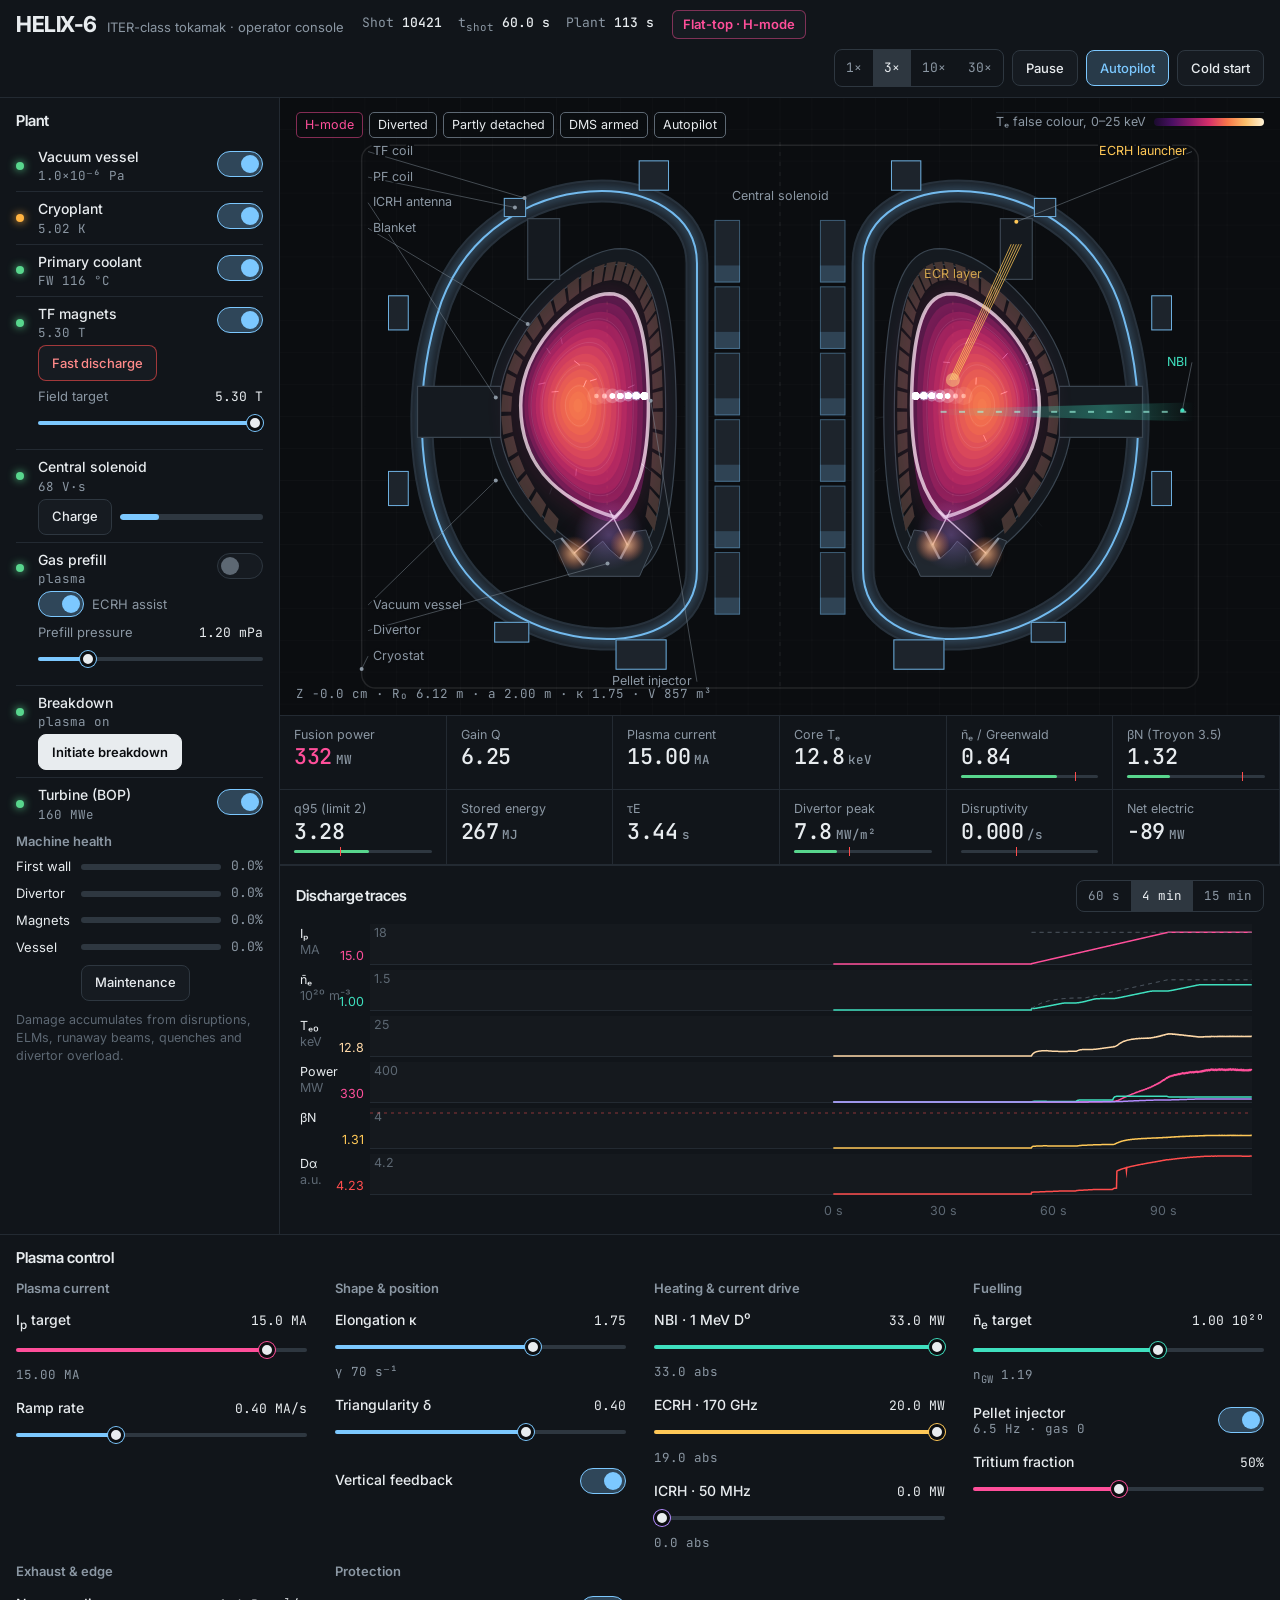
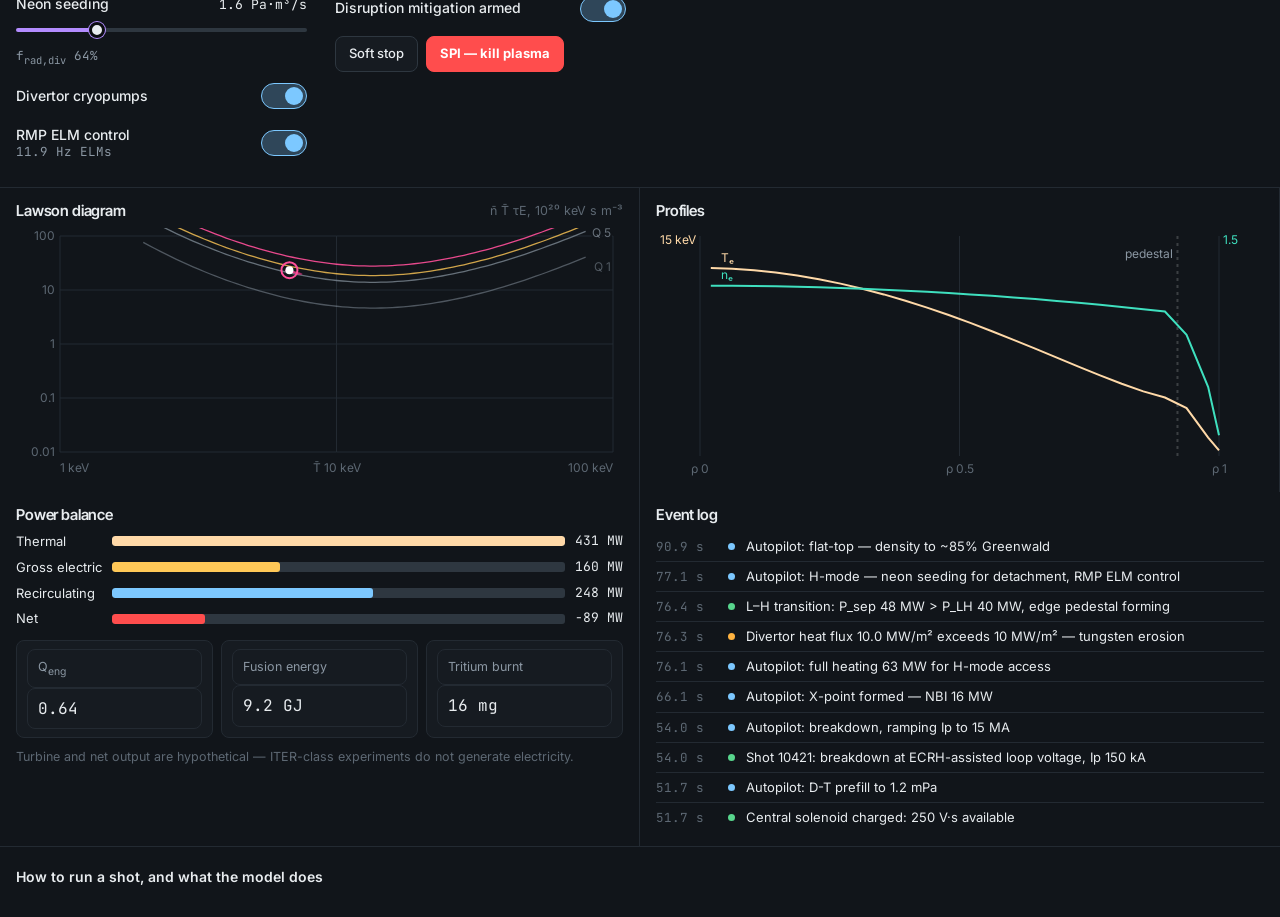
==== index.html @ b763d9fe "Rename entry page to index.html so GitHub Pages serves it Co-Authored-By: Claude Sonnet 5.5 <noreply" ====
<!DOCTYPE html>
<html lang="en">
<head>
<meta charset="utf-8">
<meta name="viewport" content="width=device-width, initial-scale=1">
<title>HELIX-6 Fusion Control</title>
<link rel="preconnect" href="https://fonts.googleapis.com">
<link rel="preconnect" href="https://fonts.gstatic.com" crossorigin>
<link href="https://fonts.googleapis.com/css2?family=Inter+Tight:wght@500;600;700&family=Inter:wght@400;500;600&family=JetBrains+Mono:wght@400;500&display=swap" rel="stylesheet">
<style>
/* VOICE  work — an operator console, calm and exact, alarms are the only loud thing
   IDEA   the control room of a superconducting tokamak: plant on the left, plasma control on the right
   PICTURE a live poloidal cross-section of the machine — coils, vessel, divertor, burning D-T plasma
   COLOUR graphite ground; plasma magenta→white-hot false colour; ice blue = superconducting magnets; teal/gold/violet = heating systems
   TYPE   Inter Tight for headings, Inter for text, JetBrains Mono for every live number
   LAYOUT laptop: plant | cross-section + key figures | plasma control, then traces/operating space/log; phone: stacked, picture first */
:root{color-scheme:dark;--bg:#0b0d10;--p1:#11151a;--p2:#161b21;--line:#232a32;--line2:#2e3740;--ink:#e8ecef;--mute:#8b97a3;--dim:#5d6873;--pink:#ff4f9a;--hot:#ffd9a8;--ice:#7cc8ff;--teal:#3fe0bf;--gold:#ffc857;--vio:#b38cff;--good:#58d68d;--warn:#ffb340;--crit:#ff4d4d;--mono:"JetBrains Mono",ui-monospace,SFMono-Regular,Menlo,monospace}
:root[data-theme=light],:root[data-theme=dark]{color-scheme:dark}
*{box-sizing:border-box;min-width:0}
html,body{height:100%}
body{margin:0;background:var(--bg);color:var(--ink);font:14px/1.45 Inter,system-ui,-apple-system,"Segoe UI",sans-serif;overflow-x:clip;-webkit-font-smoothing:antialiased}
button,input{font:inherit;color:inherit}
.app{display:grid;grid-template-rows:auto auto auto;min-height:100%}
header{display:flex;flex-wrap:wrap;align-items:center;gap:10px 18px;padding:10px max(16px,1.2vw);border-bottom:1px solid var(--line);background:var(--p1);position:sticky;top:0;z-index:20}
.brand{display:flex;align-items:baseline;gap:10px}
.brand h1{font:700 22px/1 "Inter Tight",Inter,sans-serif;letter-spacing:-.02em;margin:0}
.brand span{color:var(--mute);font-size:13px}
.shot{display:flex;gap:16px;font-family:var(--mono);font-size:13px;color:var(--mute);white-space:nowrap}
.shot b{color:var(--ink);font-weight:500}
.phase{font:600 13px/1 Inter;padding:7px 10px;border-radius:6px;background:var(--p2);border:1px solid var(--line2);white-space:nowrap}
.phase.burn{color:var(--pink);border-color:color-mix(in srgb,var(--pink) 45%,transparent)}
.phase.bad{color:var(--crit);border-color:var(--crit)}
.alarm{flex:1 1 0;color:var(--warn);font-size:13px;white-space:nowrap;overflow:hidden;text-overflow:ellipsis}
.alarm.crit{color:var(--crit)}
.simctl{display:flex;gap:8px;align-items:center;flex-wrap:wrap;margin-left:auto}
.seg{display:flex;border:1px solid var(--line2);border-radius:8px;overflow:hidden}
.seg button{background:transparent;border:0;padding:0 11px;height:36px;cursor:pointer;color:var(--mute);font-family:var(--mono);font-size:13px}
.seg button[aria-pressed=true]{background:var(--line2);color:var(--ink)}
.btn{height:36px;padding:0 13px;border-radius:8px;border:1px solid var(--line2);background:var(--p2);cursor:pointer;font-weight:500;font-size:13px;white-space:nowrap}
.btn:hover{border-color:var(--dim)}
.btn:focus-visible,.seg button:focus-visible,.tg:focus-visible,input[type=range]:focus-visible{outline:2px solid var(--ice);outline-offset:2px}
.btn.on{background:color-mix(in srgb,var(--ice) 18%,var(--p2));border-color:var(--ice);color:var(--ice)}
.btn.primary{background:var(--ink);color:#0b0d10;border-color:var(--ink);font-weight:600}
.btn.primary:hover{background:#fff}
.btn.danger{border-color:color-mix(in srgb,var(--crit) 60%,transparent);color:#ff8a8a}
.btn.danger:hover{background:color-mix(in srgb,var(--crit) 16%,var(--p2))}
.btn.spi{background:var(--crit);border-color:var(--crit);color:#fff;font-weight:700}
.main{display:grid;grid-template-columns:300px minmax(0,1fr) 312px;border-bottom:1px solid var(--line)}
.col{background:var(--p1);padding:14px 16px 18px}
.col.l{border-right:1px solid var(--line)}
.col.r{border-left:1px solid var(--line)}
.center{display:flex;flex-direction:column;background:var(--bg)}
#xsFig{aspect-ratio:1.62;min-height:0;max-height:78vh}
.center .tr{flex:1 1 auto;display:flex;flex-direction:column;border-top:1px solid var(--line);border-right:0}
.center .tr .fig{flex:1 1 auto;min-height:300px}
h2{font:600 15px/1.2 "Inter Tight",Inter,sans-serif;margin:0 0 10px;letter-spacing:-.01em}
h3{font:600 13px/1.2 Inter;color:var(--mute);margin:16px 0 8px}
h3:first-of-type{margin-top:4px}
.row{display:grid;grid-template-columns:14px minmax(0,1fr) auto;gap:4px 8px;align-items:center;padding:7px 0;border-top:1px solid var(--line)}
.row:first-of-type{border-top:0}
.dot{width:8px;height:8px;border-radius:50%;background:var(--dim)}
.dot.ok{background:var(--good);box-shadow:0 0 8px var(--good)}
.dot.busy{background:var(--warn);box-shadow:0 0 8px var(--warn)}
.dot.bad{background:var(--crit);box-shadow:0 0 8px var(--crit)}
.row .nm{font-weight:500}
.row .rd{font-family:var(--mono);font-size:13px;color:var(--mute);white-space:nowrap;text-align:right}
.row .sub{grid-column:2/4;display:flex;gap:8px;align-items:center;flex-wrap:wrap}
.row .nm small{display:block;font:400 12.5px var(--mono);color:var(--mute);white-space:nowrap}
.tg{position:relative;width:46px;height:26px;border-radius:13px;border:1px solid var(--line2);background:var(--p2);cursor:pointer;flex:none;padding:0}
.tg::after{content:"";position:absolute;top:3px;left:3px;width:18px;height:18px;border-radius:50%;background:var(--dim);transition:transform .15s,background .15s}
.tg[aria-pressed=true]{background:color-mix(in srgb,var(--ice) 25%,var(--p2));border-color:var(--ice)}
.tg[aria-pressed=true]::after{transform:translateX(20px);background:var(--ice)}
.ctl{padding:6px 0 8px}
.ctl .top{display:flex;justify-content:space-between;gap:8px;align-items:baseline}
.ctl label{font-weight:500}
.ctl .val{font-family:var(--mono);font-size:13px;white-space:nowrap}
.ctl .act{font-family:var(--mono);font-size:12.5px;color:var(--mute);white-space:nowrap;margin-top:-3px}
.ctl.inline{display:flex;justify-content:space-between;align-items:center;gap:10px;padding:8px 0}
input[type=range]{-webkit-appearance:none;appearance:none;width:100%;height:28px;background:transparent;cursor:pointer;margin:2px 0 0;--p:50%;--c:var(--ice)}
input[type=range]::-webkit-slider-runnable-track{height:4px;border-radius:2px;background:linear-gradient(90deg,var(--c) var(--p),var(--line2) var(--p))}
input[type=range]::-moz-range-track{height:4px;border-radius:2px;background:linear-gradient(90deg,var(--c) var(--p),var(--line2) var(--p))}
input[type=range]::-webkit-slider-thumb{-webkit-appearance:none;width:16px;height:16px;border-radius:50%;background:var(--ink);margin-top:-6px;border:3px solid var(--bg);box-shadow:0 0 0 1px var(--c)}
input[type=range]::-moz-range-thumb{width:12px;height:12px;border-radius:50%;background:var(--ink);border:3px solid var(--bg);box-shadow:0 0 0 1px var(--c)}
.bar{height:6px;border-radius:3px;background:var(--line2);overflow:hidden;flex:1 1 80px}
.bar i{display:block;height:100%;background:var(--ice);border-radius:3px}
.health{display:grid;grid-template-columns:auto minmax(0,1fr) auto;gap:8px 10px;align-items:center;font-size:13px}
.health .rd{font-family:var(--mono);color:var(--mute);text-align:right;white-space:nowrap}
.fig{position:relative;min-height:420px}
.fig>canvas{position:absolute;inset:0;width:100%;height:100%;display:block}
.ov{position:absolute;pointer-events:none;font-size:13px}
.ov.tl{left:16px;top:14px}
.ov.tr{right:16px;top:14px;text-align:right}
.ov.bl{left:16px;bottom:12px;color:var(--mute);font-family:var(--mono);font-size:12.5px}
.legend{display:flex;align-items:center;gap:8px;color:var(--mute);font-size:12.5px;justify-content:flex-end}
.legend i{display:block;width:110px;height:8px;border-radius:4px;background:linear-gradient(90deg,#1a0b2e,#4a1063,#8e1a6b,#d6306a,#f8774a,#fdc06b,#fff3d6)}
.ov .mode{display:flex;gap:6px;flex-wrap:wrap}
.chip{font-size:12.5px;padding:3px 8px;border-radius:5px;border:1px solid var(--line2);color:var(--mute);background:rgba(11,13,16,.7)}
.chip.on{color:var(--ink);border-color:var(--dim)}
.chip.pink{color:var(--pink);border-color:color-mix(in srgb,var(--pink) 50%,transparent)}
.toast{position:absolute;left:50%;top:50px;transform:translateX(-50%);max-width:min(92%,640px);padding:9px 14px;border-radius:8px;background:rgba(17,21,26,.94);border:1px solid var(--line2);font-size:13px;opacity:0;transition:opacity .3s;pointer-events:none;text-align:center}
.toast.show{opacity:1}
.toast.warn{border-color:var(--warn);color:#ffd08a}
.toast.crit{border-color:var(--crit);color:#ffb0b0}
.toast.good{border-color:var(--good)}
.summary{position:absolute;right:16px;bottom:14px;width:min(300px,calc(100% - 32px));background:rgba(17,21,26,.95);border:1px solid var(--line2);border-radius:10px;padding:12px 14px;display:none;font-size:13px}
.summary.show{display:block}
.summary h4{margin:0 0 6px;font:600 14px Inter}
.summary dl{display:grid;grid-template-columns:auto auto;gap:3px 12px;margin:0}
.summary dd{margin:0;text-align:right;font-family:var(--mono)}
.summary dt{color:var(--mute)}
.summary button{position:absolute;right:6px;top:4px;background:none;border:0;color:var(--mute);cursor:pointer;font-size:18px;width:32px;height:32px}
.kpis{display:grid;grid-template-columns:repeat(6,minmax(0,1fr));border-top:1px solid var(--line);background:var(--p1)}
.kpi{padding:10px 14px 11px;border-right:1px solid var(--line);border-bottom:1px solid var(--line)}
.kpi .k{font-size:12.5px;color:var(--mute);white-space:nowrap}
.kpi .v{font:500 clamp(20px,1.7vw,26px)/1.15 var(--mono);white-space:nowrap;letter-spacing:-.02em}
.kpi .v small{font-size:12.5px;color:var(--mute);margin-left:4px;letter-spacing:0}
.kpi .lim{height:3px;background:var(--line2);border-radius:2px;margin-top:6px;position:relative}
.kpi .lim i{position:absolute;left:0;top:0;bottom:0;border-radius:2px;background:var(--good)}
.kpi .lim b{position:absolute;top:-3px;width:1px;height:9px;background:var(--crit)}
.kpi.hero .v{color:var(--pink)}
.bottom{display:grid;grid-template-columns:repeat(4,minmax(0,1fr));border-bottom:1px solid var(--line)}
.panel{background:var(--p1);padding:14px 16px;border-right:1px solid var(--line)}
.panel:last-child{border-right:0}
.phead{display:flex;justify-content:space-between;align-items:center;gap:8px;margin-bottom:8px;flex-wrap:wrap}
.phead h2{margin:0}
.phead .seg button{height:30px;font-size:12.5px}
.tr .fig{min-height:330px}
.sq .fig{min-height:250px}
.sq2 .fig{min-height:190px}
.log{list-style:none;margin:0;padding:0;max-height:300px;overflow:auto;font-size:13px}
.log li{display:grid;grid-template-columns:64px 10px minmax(0,1fr);gap:8px;padding:5px 0;border-top:1px solid var(--line);align-items:baseline}
.log li:first-child{border-top:0}
.log time{font-family:var(--mono);color:var(--dim);font-size:12.5px;white-space:nowrap}
.log .d{width:7px;height:7px;border-radius:50%;background:var(--dim);transform:translateY(-1px)}
.log .warn .d{background:var(--warn)}
.log .crit .d{background:var(--crit)}
.log .good .d{background:var(--good)}
.log .auto .d{background:var(--ice)}
.log .crit span{color:#ffb0b0}
.flow{display:grid;grid-template-columns:auto minmax(0,1fr) auto;gap:7px 10px;align-items:center;font-size:13px}
.flow .bar{height:10px}
.flow .rd{font-family:var(--mono);text-align:right;white-space:nowrap}
.tot{display:grid;grid-template-columns:repeat(3,minmax(0,1fr));gap:8px;margin-top:12px}
.tot div{background:var(--p2);border:1px solid var(--line);border-radius:8px;padding:8px 10px}
.tot .k{font-size:12.5px;color:var(--mute)}
.tot .v{font-family:var(--mono);font-size:16px;white-space:nowrap}
.note{color:var(--dim);font-size:12.5px;margin:10px 0 0}
details.help{background:var(--p1);padding:14px max(16px,1.2vw) 24px;color:var(--mute);font-size:14px}
details.help summary{cursor:pointer;color:var(--ink);font-weight:600;min-height:32px;display:flex;align-items:center}
details.help .cols{display:grid;grid-template-columns:repeat(auto-fit,minmax(260px,1fr));gap:12px 28px;max-width:1240px}
details.help p{margin:6px 0;max-width:66ch}
details.help b{color:var(--ink);font-weight:600}
@media(max-width:1280px){.main{grid-template-columns:280px minmax(0,1fr)}.col.r{grid-column:1/3;border-left:0;border-top:1px solid var(--line);display:grid;grid-template-columns:repeat(auto-fit,minmax(250px,1fr));gap:0 28px}.col.r>h2{grid-column:1/-1}.bottom{grid-template-columns:minmax(0,1fr) minmax(0,1fr)}}
.x{}@media(max-width:1100px){.kpis{grid-template-columns:repeat(4,minmax(0,1fr))}}
@media(max-width:860px){.main{grid-template-columns:minmax(0,1fr)}.center{order:-1}.col.l{border-right:0;border-top:1px solid var(--line)}.col.r{grid-column:auto}.bottom{grid-template-columns:minmax(0,1fr)}#xsFig{aspect-ratio:1.3}.panel{border-right:0;border-top:1px solid var(--line)}.fig{min-height:300px}.simctl{margin-left:0}header{position:static}.alarm{flex-basis:100%;order:9}}
@media(max-width:520px){.kpis{grid-template-columns:repeat(2,minmax(0,1fr))}#xsFig{aspect-ratio:1.05}}
@media(prefers-reduced-motion:reduce){.tg::after{transition:none}}
</style>
</head>
<body>
<div class="app">
<header>
  <div class="brand"><h1>HELIX-6</h1><span>ITER-class tokamak · operator console</span></div>
  <div class="shot"><span>Shot <b id="shotNo">—</b></span><span>t<sub>shot</sub> <b id="shotT">—</b></span><span>Plant <b id="clock">0 s</b></span></div>
  <div class="phase" id="phase">—</div>
  <div class="alarm" id="alarm"></div>
  <div class="simctl">
    <div class="seg" id="speed" role="group" aria-label="Simulation speed"><button data-s="1">1×</button><button data-s="3">3×</button><button data-s="10">10×</button><button data-s="30">30×</button></div>
    <button class="btn" id="pause" aria-pressed="false">Pause</button>
    <button class="btn" id="auto">Autopilot</button>
    <button class="btn" id="cold">Cold start</button>
  </div>
</header>

<div class="main">
  <aside class="col l">
    <h2>Plant</h2>
    <div id="plant"></div>
    <h3>Machine health</h3>
    <div class="health" id="health"></div>
    <p class="note" id="healthNote">Damage accumulates from disruptions, ELMs, runaway beams, quenches and divertor overload.</p>
  </aside>

  <section class="center">
    <div class="fig" id="xsFig">
      <canvas id="xs" aria-label="Poloidal cross-section of the tokamak with live plasma"></canvas>
      <div class="ov tl"><div class="mode" id="modeChips"></div></div>
      <div class="ov tr"><div class="legend">Tₑ false colour, 0–25 keV <i></i></div></div>
      <div class="ov bl" id="xsRead"></div>
      <div class="toast" id="toast"></div>
      <div class="summary" id="summary"></div>
    </div>
    <div class="kpis" id="kpis"></div>
  <section class="panel tr">
    <div class="phead"><h2>Discharge traces</h2><div class="seg" id="win"><button data-w="60">60 s</button><button data-w="240">4 min</button><button data-w="900">15 min</button></div></div>
    <div class="fig"><canvas id="tr"></canvas></div>
  </section>
  </section>

  <aside class="col r" id="ctl"><h2>Plasma control</h2></aside>
</div>

<div class="bottom">

  <section class="panel sq">
    <div class="phead"><h2>Lawson diagram</h2><span class="note" style="margin:0">n̄ T̄ τE, 10²⁰ keV s m⁻³</span></div>
    <div class="fig"><canvas id="law"></canvas></div>
  </section>
  <section class="panel sq">
    <div class="phead"><h2>Profiles</h2></div>
    <div class="fig"><canvas id="prof"></canvas></div>
  </section>
  <section class="panel">
    <div class="phead"><h2>Power balance</h2></div>
    <div class="flow" id="flow"></div>
    <div class="tot" id="tot"></div>
    <p class="note">Turbine and net output are hypothetical — ITER-class experiments do not generate electricity.</p>
  </section>
  <section class="panel">
    <div class="phead"><h2>Event log</h2></div>
    <ul class="log" id="log"></ul>
  </section>
</div>

<details class="help">
  <summary>How to run a shot, and what the model does</summary>
  <div class="cols">
    <div>
      <p><b>Start-up.</b> Start the vacuum pumps, cryoplant and primary coolant. When the coils are below 5 K, energise the TF magnets and charge the central solenoid. Prefill D-T gas (≈0.5–3 mPa; wider with ECRH assist) and initiate breakdown.</p>
      <p><b>Ramp-up.</b> Raise I<sub>p</sub>. Above ~4 MA the plasma forms an X-point and becomes diverted. Add heating until P<sub>sep</sub> beats the L–H threshold, then raise density with pellets and seed neon to keep divertor heat flux under 10 MW/m².</p>
      <p><b>Ending.</b> Use Soft stop before the solenoid flux runs out. SPI (shattered-pellet injection) is the emergency button.</p>
    </div>
    <div>
      <p><b>Physics.</b> A 0D power balance with 1D profiles: Bosch–Hale D-T reactivity, IPB98(y,2) confinement, Martin L–H threshold, Spitzer resistivity, bootstrap and driven current, bremsstrahlung and impurity line radiation, helium ash, Greenwald, Troyon and q<sub>95</sub> limits.</p>
      <p><b>Events.</b> ELMs (smaller and faster with RMP coils or pellet pacing), vertical instability with a saturating feedback loop, stochastic disruptions with thermal and current quench, runaway-electron beams, magnet quench and first-wall overheating.</p>
      <p><b>Time.</b> Plant start-up (normally weeks) is compressed to about a minute; plasma physics runs in real seconds scaled by the speed buttons.</p>
    </div>
    <div>
      <p><b>Things to try.</b> Push n̄e past Greenwald with mitigation off. Drop B<sub>T</sub> to 3.6 T at 15 MA and watch q<sub>95</sub>. Raise κ to 1.95 with RMP off and see ELM kicks overwhelm vertical control. Turn the neon off and watch the divertor. Beat the autopilot's Q.</p>
      <p><b>Keys.</b> Space pause · A autopilot · S soft stop.</p>
    </div>
  </div>
</details>
</div>

<script>
/* HELIX-6 tokamak — 0D/1.5D plasma + plant model.
   Units: Ip MA, B T, ne 1e20 m^-3, T keV, W MJ, P MW, flux V·s, Z cm. */
(function (G) {
  const MU0 = 4e-7 * Math.PI;
  const M = { R0: 6.2, a: 2.0, Swall: 680, Mi: 2.5, flux: 250, IpMax: 17, Bmax: 5.3 };
  const NR = 24, RHO = [], WT = [];
  for (let i = 0; i < NR; i++) { const r = (i + 0.5) / NR; RHO.push(r); WT.push(2 * r / NR); }
  const norm = f => { const a = RHO.map(f); let s = 0; for (let i = 0; i < NR; i++) s += a[i] * WT[i]; return a.map(v => v / s); };
  const TL = norm(r => Math.pow(1 - r * r, 1.5) + 0.02);
  const NL = norm(r => Math.pow(1 - r * r, 0.35) + 0.05);
  const TH = norm(r => r < 0.92 ? 0.3 + 0.7 * Math.pow(1 - (r / 0.92) ** 2, 1.4) : 0.3 * (1 - r) / 0.08 + 0.02);
  const NH = norm(r => r < 0.92 ? 0.84 + 0.16 * (1 - (r / 0.92) ** 2) : 0.84 * (0.3 + 0.7 * (1 - r) / 0.08));
  const clamp = (x, a, b) => x < a ? a : x > b ? b : x;

  // Bosch–Hale D-T reactivity, m^3/s
  function sigv(T) {
    if (T < 0.25) return T < 0.05 ? 0 : 1.2e-28 * Math.exp(-19.94 / Math.cbrt(T)) / (T ** (2 / 3)) * 0; // negligible
    T = Math.min(T, 100);
    const BG = 34.3827, mrc2 = 1124656, C1 = 1.17302e-9, C2 = 1.51361e-2, C3 = 7.51886e-2, C4 = 4.60643e-3, C5 = 1.35e-2, C6 = -1.0675e-4, C7 = 1.366e-5;
    const th = T / (1 - T * (C2 + T * (C4 + T * C6)) / (1 + T * (C3 + T * (C5 + T * C7))));
    const xi = Math.cbrt(BG * BG / (4 * th));
    return C1 * th * Math.sqrt(xi / (mrc2 * T * T * T)) * Math.exp(-3 * xi) * 1e-6;
  }
  const LW = T => 1e-31 * (1 + 3 * Math.exp(-(Math.log(Math.max(T, 0.01) / 1.5) ** 2)));
  const LNe = T => 4e-34 + 6e-33 * Math.exp(-T / 0.3);
  const LlowZ = T => 6e-35 * Math.exp(-T / 0.04) * (1 - Math.exp(-T / 0.004));

  function create() {
    return {
      clock: 0, shot: 10420, speed: 3, paused: false, auto: false, autoStep: 0,
      plant: { pumps: false, cryo: false, coolant: false, turbine: true, logp: 5, Tmag: 293, tfOn: false, tfTarget: 5.3, B: 0, tfDump: false, cs: 0, csCharge: false, prefill: false, p0: 0, Tfw: 25 },
      ctl: { IpTarget: 15, ramp: 0.4, kappa: 1.75, delta: 0.4, vs: true, nbi: 0, ecrh: 0, icrh: 0, nTarget: 0.9, pellets: true, fT: 0.5, neon: 0, divPump: true, rmp: false, dms: true, prefillSet: 1.2, ecAssist: true },
      pl: null, dmg: { wall: 0, div: 0, mag: 0, vessel: 0 }, ev: [], evKeys: {}, last: null, energy: { fus: 0, elec: 0, Tburn: 0 },
      bop: { Pth: 0, gross: 0, recirc: 0, net: 0 }, trace: []
    };
  }

  function ev(S, msg, lvl = 'info', key = null, every = 3) {
    if (key) { const k = S.evKeys[key]; if (k != null && S.clock - k < every) return; S.evKeys[key] = S.clock; }
    S.ev.push({ t: S.clock, shotT: S.pl ? S.pl.age : null, msg, lvl });
    if (S.ev.length > 200) S.ev.shift();
  }

  function geom(S, Ip) {
    const C = S.ctl;
    const ipf = clamp(Ip / 6, 0, 1);
    const a = M.a * (0.5 + 0.5 * ipf);
    const k = 1 + (C.kappa - 1) * clamp((Ip - 1.5) / 5, 0, 1);
    const d = C.delta * clamp((Ip - 3) / 5, 0, 1);
    const V = 2 * Math.PI * Math.PI * M.R0 * a * a * k;
    const eps = a / M.R0;
    const S_ = 4 * Math.PI * Math.PI * M.R0 * a * Math.sqrt((1 + k * k) / 2);
    const diverted = Ip > 4 && k > 1.35;
    return { a, k, d, V, eps, S: S_, diverted };
  }

  function qOf(g, B, Ip) {
    if (Ip < 0.01) return 99;
    const { a, k, d, eps } = g;
    return 5 * a * a * B / (M.R0 * Ip) * (1 + k * k * (1 + 2 * d * d - 1.2 * d * d * d)) / 2 * (1.17 - 0.65 * eps) / ((1 - eps * eps) ** 2);
  }

  // ---------- operator actions ----------
  const A = {};
  A.breakdown = S => {
    const P = S.plant, C = S.ctl;
    if (S.pl) return ev(S, 'Breakdown refused: plasma already present', 'warn');
    const why = [];
    if (P.logp > -4 && !P.prefill) why.push('vacuum not below 1e-4 Pa');
    if (P.B < 2.5 || P.tfDump) why.push('toroidal field below 2.5 T');
    if (P.cs < 200) why.push('CS not charged (≥200 V·s)');
    if (!P.coolant) why.push('primary coolant off');
    if (!P.prefill) why.push('no gas prefill');
    if (why.length) return ev(S, 'Breakdown interlock: ' + why.join(', '), 'warn');
    const assist = C.ecAssist && P.B > 4.1;
    const lo = assist ? 0.25 : 0.45, hi = assist ? 5 : 3;
    S.shot++;
    if (P.p0 < lo) { P.cs -= 8; S.dmg.wall += 0.4; ev(S, `Shot ${S.shot}: breakdown failed — prefill ${P.p0.toFixed(2)} mPa too low, runaway electron seed struck wall`, 'warn'); return; }
    if (P.p0 > hi) { P.cs -= 8; ev(S, `Shot ${S.shot}: breakdown failed — prefill ${P.p0.toFixed(2)} mPa too high, Townsend avalanche stalled`, 'warn'); return; }
    const Ip = 0.15, g = geom(S, Ip), ne = 0.012 + 0.04 * P.p0;
    const T = 0.008;
    S.pl = {
      age: 0, Ip, N: ne * g.V, NHe: 0, NNe: 0, cW: 3e-7, W: 1.5 * 2 * ne * T * g.V * 0.01602, Z: (Math.random() - 0.5) * 0.4, H: false, h: 0, lhT: 0,
      elmT: 0, elmFrac: 0, elmSpike: 0, elmFlash: 0, lastElm: 0, elmF: 0, nbi: 0, ec: 0, ic: 0, LI: 0, soft: false, softIp0: 0, dis: null,
      pk: { Pfus: 0, Q: 0, T0: 0, Ip: 0, W: 0 }, Efus: 0, d: {}, assist, bt: 0, pelletAcc: 0, pellets: [], nRef: ne
    };
    S.pl.LI = Lp(g) * Ip * 1e6;
    P.cs -= 12 + S.pl.LI; P.prefill = false; P.p0 = 0;
    ev(S, `Shot ${S.shot}: breakdown at ${(lo < 0.4 ? 'ECRH-assisted ' : '')}loop voltage, Ip 150 kA`, 'good');
  };
  A.softStop = (S, why) => {
    const pl = S.pl; if (!pl || pl.dis || pl.soft) return;
    pl.soft = true; pl.softIp0 = Math.max(pl.Ip, 2.5);
    ev(S, 'Controlled ramp-down started' + (why ? ' — ' + why : ''), why ? 'warn' : 'info');
  };
  A.spi = S => { if (S.pl && !S.pl.dis) disrupt(S, 'manual shattered-pellet injection', true, false, true); };
  A.tfDump = S => { const P = S.plant; if (P.B > 0.05) { P.tfDump = true; P.tfOn = false; ev(S, 'TF fast discharge — energy dumped to resistors', 'warn'); if (S.pl && !S.pl.dis) disrupt(S, 'loss of toroidal field', S.ctl.dms, false); } };

  function Lp(g) { return MU0 * M.R0 * (Math.log(8 * M.R0 / (g.a * Math.sqrt(g.k))) + 0.425 - 2); }

  function disrupt(S, cause, mit, vde, manual) {
    const pl = S.pl; if (!pl || pl.dis) return;
    const ok = mit && (manual || Math.random() < 0.92);
    pl.dis = { phase: 'TQ', t: 0, mit: ok, cause, Ip0: pl.Ip, W0: pl.W, vde: !!vde, re: false, reT: 0 };
    if (ok) ev(S, `Disruption mitigated by SPI — cause: ${cause}`, 'warn');
    else ev(S, `UNMITIGATED DISRUPTION — ${cause}${mit && !manual ? ' (SPI fired too late)' : ''}`, 'crit');
  }

  function endShot(S, kind, lvl) {
    const pl = S.pl;
    S.last = { shot: S.shot, kind, dur: pl.age, pkPfus: pl.pk.Pfus, pkQ: pl.pk.Q, pkT0: pl.pk.T0, pkIp: pl.pk.Ip, pkW: pl.pk.W, Efus: pl.Efus, lvl };
    ev(S, `Shot ${S.shot} ended (${kind}) after ${pl.age.toFixed(1)} s · peak ${pl.pk.Pfus.toFixed(0)} MW, Q ${pl.pk.Q.toFixed(1)}`, lvl);
    S.pl = null;
  }

  // ---------- main integrator ----------
  function step(S, dt) {
    const P = S.plant, C = S.ctl, D = S.dmg;
    S.clock += dt;
    const pl = S.pl;
    const Pfus = pl && pl.d.Pfus ? pl.d.Pfus : 0;

    // vacuum
    const logBase = P.Tmag < 20 ? -6 : -4.6;
    if (P.pumps) P.logp = Math.max(logBase, P.logp - dt * 0.55 * Math.min(1, (P.logp - logBase) / 0.8 + 0.06));
    else P.logp = Math.min(5, P.logp + dt * 0.05);
    // cryo
    const nucl = 0.0011 * Pfus;
    if (P.cryo) P.Tmag += (4.5 + nucl + (P.B > 0.1 ? 0.15 : 0) - P.Tmag) * Math.min(1, dt * 0.2);
    else P.Tmag = Math.min(293, P.Tmag + dt * (0.3 + nucl * 0.6));
    // TF
    if (P.tfDump) { P.B *= Math.exp(-dt / 2.5); if (P.B < 0.02) { P.B = 0; P.tfDump = false; } }
    else if (P.tfOn) {
      if (P.Tmag > 5.2 && P.B < 0.05) { P.tfOn = false; ev(S, 'TF ramp refused: coils not superconducting (T > 5.2 K)', 'warn'); }
      else P.B += clamp(P.tfTarget - P.B, -0.35 * dt, 0.35 * dt);
    } else P.B = Math.max(0, P.B - 0.35 * dt);
    if (P.B > 0.3 && P.Tmag > 6.5 && !P.tfDump) {
      P.tfDump = true; P.tfOn = false; D.mag += 3 + 1.5 * P.B; P.Tmag = 45; P.cs = 0; P.csCharge = false;
      ev(S, `MAGNET QUENCH at ${P.B.toFixed(2)} T — fast discharge, coils warmed to 45 K`, 'crit');
      if (S.pl && !S.pl.dis) disrupt(S, 'TF quench', C.dms, false);
    }
    // CS
    if (P.csCharge) {
      if (P.Tmag > 5.2) { P.csCharge = false; ev(S, 'CS charge refused: coils not superconducting', 'warn'); }
      else if (S.pl) { P.csCharge = false; }
      else { P.cs = Math.min(M.flux, P.cs + 22 * dt); if (P.cs >= M.flux) { P.csCharge = false; ev(S, 'Central solenoid charged: 250 V·s available', 'good'); } }
    }
    // prefill
    if (!S.pl) {
      if (P.prefill) P.p0 += (C.prefillSet - P.p0) * Math.min(1, dt * 1.2);
      else P.p0 *= Math.exp(-dt * (P.pumps ? 0.8 : 0.05));
    }
    // first wall / coolant
    const Pth = S.bop.Pth;
    if (P.coolant) P.Tfw += (60 + 0.13 * Pth - P.Tfw) * Math.min(1, dt / 6);
    else P.Tfw += dt * (Pth * 0.025 - (P.Tfw - 25) * 0.003);
    if (P.Tfw > 420 && S.pl && !S.pl.soft && !S.pl.dis) A.softStop(S, 'first-wall over-temperature interlock');
    if (P.Tfw > 520) D.wall += dt * 0.6;

    if (S.pl) plasma(S, dt);

    // balance of plant
    const p = S.pl, pf = p && p.d.Pfus ? p.d.Pfus : 0, pa = p ? (p.d.Paux || 0) : 0;
    const B = S.bop;
    B.Pth = 0.8 * pf * 1.18 + 0.2 * pf + pa;
    B.gross = P.turbine && P.coolant ? 0.37 * B.Pth : 0;
    B.heat = p ? p.nbi / 0.33 + p.ec / 0.45 + p.ic / 0.55 : 0;
    B.recirc = 22 + (P.cryo ? (P.Tmag < 20 ? 38 : 55) : 0) + (P.coolant ? 28 : 0) + (P.pumps ? 4 : 0) + (P.B > 0.05 || P.tfOn ? 12 : 0) + (P.csCharge ? 30 : 0) + B.heat + (p ? Math.abs(p.d.dIp || 0) * 40 : 0);
    B.net = B.gross - B.recirc;
    S.energy.fus += pf * dt / 1000; // GJ
    S.energy.elec += B.net * dt / 3600; // MWh
    S.energy.Tburn += pf * 1.78e-3 * dt; // mg
    if (S.auto) autopilot(S);
  }

  function plasma(S, dt) {
    const P = S.plant, C = S.ctl, D = S.dmg, pl = S.pl;
    pl.age += dt;
    pl.elmFlash *= Math.exp(-dt / 0.06);
    pl.elmSpike *= Math.exp(-dt / 0.01);
    if (pl.dis) return disStep(S, dt);
    const B = Math.max(P.B, 0.01);
    const dd = pl.d;

    // --- current ramp (PCS) ---
    if (P.cs <= 0 && !pl.soft) A.softStop(S, 'CS flux exhausted');
    let IpT = pl.soft ? 0 : Math.min(C.IpTarget, M.IpMax);
    const rate = pl.soft ? Math.max(C.ramp, 0.35) : C.ramp;
    const Ip0 = pl.Ip;
    pl.Ip += clamp(IpT - pl.Ip, -rate * dt, rate * dt);
    const Ip = Math.max(pl.Ip, 0.02);
    const g = geom(S, Ip);
    const V = g.V;
    const ne = pl.N / V;
    const nG = Ip / (Math.PI * g.a * g.a);
    const fGW = ne / nG;
    const fHe = pl.NHe / pl.N, cNe = pl.NNe / pl.N, cW = pl.cW;
    const dil = Math.max(0.3, 1 - 2 * fHe - 10 * cNe - 30 * cW - 0.04);
    const Zeff = 1.12 + 2 * fHe + 90 * cNe + 870 * cW;
    const ions = dil + fHe + cNe + cW + 0.01;
    const T = Math.max(pl.W / (1.5 * (1 + ions) * ne * V * 0.01602), 0.001);
    const h = pl.h;
    const sT = [], sN = [];
    let Sfus = 0, Sbr = 0, Sline = 0;
    const fD = 1 - C.fT, fT = C.fT;
    for (let i = 0; i < NR; i++) {
      const tt = T * ((1 - h) * TL[i] + h * TH[i]);
      const nn = ne * ((1 - h) * NL[i] + h * NH[i]);
      sT.push(tt); sN.push(nn);
      const nf = nn * 1e20 * dil;
      Sfus += WT[i] * nf * nf * fD * fT * sigv(tt);
      const n2 = nn * nn * 1e40;
      Sbr += WT[i] * 5.35e-37 * Zeff * n2 * Math.sqrt(tt);
      Sline += WT[i] * n2 * (cNe * LNe(tt) + cW * LW(tt) + LlowZ(tt) * (pl.age < 3 ? 2 : 1));
    }
    const Pfus = Sfus * V * 2.818e-12 / 1e6;
    const Pbr = Sbr * V / 1e6, Pline = Sline * V / 1e6;
    const Prad = Pbr + Pline;
    const Palpha = 0.2 * Pfus;

    // --- heating ---
    const sc = pl.soft ? clamp((pl.Ip - 2) / (pl.softIp0 - 2), 0, 1) : 1;
    const nbiInhibit = C.nbi > 0 && ne < 0.28;
    const tN = nbiInhibit ? 0 : C.nbi * sc, tE = C.ecrh * sc + (pl.assist && pl.age < 4 ? 2 : 0), tI = C.icrh * sc;
    const k = Math.min(1, dt / 0.3);
    pl.nbi += (tN - pl.nbi) * k; pl.ec += (tE - pl.ec) * k; pl.ic += (tI - pl.ic) * k;
    const fn = 1 - Math.exp(-ne / 0.1), fe = clamp((B - 3.7) / 0.4, 0.05, 1) * 0.95, fi = clamp(ne / 0.45, 0.15, 1) * 0.9;
    const Paux = pl.nbi * fn + pl.ec * fe + pl.ic * fi;
    if (nbiInhibit && !pl.soft) ev(S, 'NBI inhibited: shine-through risk at n̄e < 0.28', 'warn', 'nbi', 8);
    if (C.ecrh > 0 && B < 4.1) ev(S, 'ECRH resonance outside plasma (B < 4.1 T): poor absorption', 'warn', 'ec', 10);

    // --- current drive / ohmic ---
    const pAvg = pl.W * 1e6 / (1.5 * V);
    const Lpol = 2 * Math.PI * g.a * Math.sqrt((1 + g.k * g.k) / 2);
    const Bp = MU0 * Ip * 1e6 / Lpol;
    const betaP = 2 * MU0 * pAvg / (Bp * Bp);
    const Ibs = Ip * Math.min(0.6, 0.55 * Math.sqrt(g.eps) * betaP);
    const gcd = Math.min(0.4, 0.035 * T);
    const Icd = gcd * (pl.nbi * fn + 0.6 * pl.ec * fe + 0.3 * pl.ic * fi) / (Math.max(ne, 0.05) * M.R0);
    const fNI = Math.min(0.98, (Ibs + Icd) / Ip);
    const Rp = 1.65e-9 * 17 * 2 * Zeff / Math.pow(Math.max(T, 0.004), 1.5) * (2 * Math.PI * M.R0) / (Math.PI * g.a * g.a * g.k);
    const Iind = Ip * (1 - fNI);
    const Vloop = Math.min(15, Rp * Iind * 1e6);
    const Pohm = Vloop * Iind;
    const Pheat = Paux + Palpha + Pohm;
    const Psep = Pheat - Prad;

    // --- confinement ---
    const betaT = 2 * MU0 * pAvg / (B * B) * 100;
    const betaN = betaT * g.a * B / Ip;
    let H = (0.5 + 0.5 * h) * (C.rmp && h > 0.5 ? 0.94 : 1) * (0.95 + 0.3 * g.d) * (betaN > 2.8 ? 0.85 : 1);
    const Pl = Math.max(Pheat - 0.7 * Prad, 0.35 * Pheat, 0.3);
    const tau = H * 0.0562 * Math.pow(Ip, 0.93) * Math.pow(B, 0.15) * Math.pow(Pl, -0.69) * Math.pow(Math.max(ne * 10, 0.1), 0.41) * Math.pow(M.Mi, 0.19) * Math.pow(M.R0, 1.97) * Math.pow(g.eps, 0.58) * Math.pow(g.k, 0.78);
    // ELM losses are part of the scaling: inter-ELM confinement is better by the ELM loss rate
    const elmLoss = pl.h > 0.85 ? pl.elmF * pl.elmFrac : 0;
    const tauIn = 1 / Math.max(1 / tau - 0.9 * elmLoss, 0.25 / tau);
    pl.W = Math.max(1e-5, (pl.W + dt * (Pheat - Prad)) / (1 + dt / tauIn));

    // --- L-H ---
    let PLH = 0.0488 * Math.pow(Math.max(ne, 0.05), 0.717) * Math.pow(B, 0.803) * Math.pow(g.S, 0.941) * (2 / M.Mi) * (C.rmp ? 1.1 : 1) * Math.max(1, (0.32 / Math.max(ne, 0.05)) ** 2);
    if (!pl.H) {
      if (g.diverted && Psep > PLH) { pl.lhT += dt; if (pl.lhT > 0.15) { pl.H = true; pl.Z += (Math.random() - 0.5) * 0.8; ev(S, `L–H transition: P_sep ${Psep.toFixed(0)} MW > P_LH ${PLH.toFixed(0)} MW, edge pedestal forming`, 'good'); } }
      else pl.lhT = 0;
    } else if (Psep < 0.65 * PLH || !g.diverted) { pl.H = false; pl.lhT = 0; ev(S, 'H–L back-transition: pedestal lost', pl.soft ? 'info' : 'warn'); }
    pl.h += ((pl.H ? 1 : 0) - pl.h) * Math.min(1, dt / 0.4);

    // --- fueling (feedback) ---
    let nT = pl.soft ? Math.min(C.nTarget, 0.4 * nG) : C.nTarget;
    if (pl.age < 8) nT = Math.min(nT, 0.05 + 0.04 * pl.age);
    pl.nRef += Math.max(-0.08 * dt, Math.min(0.03 * dt, nT - pl.nRef)); nT = Math.min(nT, pl.nRef);
    const tauP = 1.6 + 1.6 * pl.h;
    const loss = pl.N / tauP;
    let need = Math.max(0, (nT * V - pl.N) / 0.6 + loss);
    const etaG = 0.25 - 0.07 * pl.h;
    let pHz = 0;
    if (C.pellets && pl.Ip > 2) { pHz = clamp(need / (48 * 0.85), 0, 16); need -= pHz * 48 * 0.85; }
    const puff = clamp(need / (4.8 * etaG), 0, 200);
    const src = pHz * 48 * 0.85 + puff * 4.8 * etaG + 0.06 * pl.nbi;
    pl.N = Math.max(0.5, pl.N + (src - loss) * dt);
    if (puff > 199 && ne < nT * 0.9) ev(S, 'Gas fueling saturated: enable pellets or lower density target', 'warn', 'fuel', 15);
    pl.pelletAcc += pHz * dt;
    if (pl.pelletAcc >= 1) { pl.pelletAcc -= 1; pl.pellets.push(0); }

    // --- impurities / ash ---
    const tauHe = 5 * tau * (C.divPump ? 1 : 3.5) + 0.5;
    pl.NHe = Math.max(0, pl.NHe + (Pfus * 3.55e-3 - pl.NHe / tauHe) * dt);
    pl.NNe = Math.max(0, pl.NNe + (C.neon * sc * 4.8 * 0.1 * (g.diverted ? 1 : 0.4) - pl.NNe / 4) * dt);
    const fradDiv = 1 - Math.exp(-(0.45 * ne * ne + 1.6 * cNe * 100));
    const Adiv = g.diverted ? 4 : 7;
    const qDiv = Math.max(0, Psep) * (1 - fradDiv) / Adiv;
    const tauW = pl.h > 0.5 ? 1 / (0.25 + 0.35 * Math.min(pl.elmF, 20)) : 1.2;
    pl.cW = Math.max(1e-8, pl.cW + (3e-7 + (qDiv > 10 ? 5e-6 * (qDiv - 10) : 0) - pl.cW / tauW) * dt);
    if (qDiv > 10) { D.div += (qDiv - 10) * 0.012 * dt; ev(S, `Divertor heat flux ${qDiv.toFixed(1)} MW/m² exceeds 10 MW/m² — tungsten erosion`, 'warn', 'qdiv', 25); }

    // --- ELMs ---
    pl.elmT += dt;
    if (pl.h > 0.85) {
      let f = (0.5 + Math.max(Psep, 0) / 35) * (C.rmp ? 4 : 1);
      let frac = C.rmp ? 0.012 : 0.05;
      if (pHz > f) { frac *= f / pHz; f = pHz; }
      pl.elmF = f; pl.elmFrac = frac;
      if (pl.elmT > (0.8 + 0.4 * Math.random()) / f) {
        pl.elmT = 0;
        const dW = pl.W * frac;
        pl.W -= dW; pl.elmSpike = 1 + dW / 3; pl.elmFlash = Math.min(1, 0.3 + dW / 15); pl.lastElm = dW;
        pl.Z += (Math.random() < 0.5 ? -1 : 1) * 0.28 * Math.sqrt(dW);
        const eDiv = 0.6 * dW;
        pl.cW += 1e-7 * eDiv;
        if (eDiv > 8) { D.div += (eDiv - 8) * 0.15; ev(S, `Large type-I ELM: ${dW.toFixed(1)} MJ to divertor — target melting risk`, 'warn', 'elm', 6); }
      }
    } else { pl.elmF = 0; pl.elmFrac = 0; }

    // --- vertical stability ---
    const gam = Math.max(0, 70 * (g.k - 1.25) / 0.5);
    const Kc = C.vs ? 3 * gam + 20 : 0;
    const u = clamp(-Kc * pl.Z, -180, 180);
    pl.Z += (gam * pl.Z + u) * dt + (Math.random() - 0.5) * 0.3 * Math.sqrt(dt);
    if (!C.vs && Math.abs(pl.Z) > 1) ev(S, 'Vertical position control OFF — plasma drifting', 'warn', 'vs', 5);

    // --- flux ---
    const LI = Lp(g) * Ip * 1e6;
    P.cs = Math.min(M.flux, P.cs - Vloop * dt - (LI - pl.LI));
    pl.LI = LI;

    // --- diagnostics ---
    const Q = Pfus / Math.max(Paux + Pohm, 0.5);
    const T0 = sT[0];
    Object.assign(dd, { Ip, V, ne, nG, fGW, T, T0, Te0: T0, Pfus, Palpha, Paux, Pohm, Prad, Pbr, Pline, Pheat, Psep, PLH, tau, H, betaN, betaT, betaP, q95: qOf(g, B, Ip), Zeff, fHe, cNe, cW, dil, Vloop, fNI, Ibs, Icd, qDiv, fradDiv, Q, g, sT, sN, puff, pHz, fn, fe, fi, nbiInhibit, gam, dIp: (pl.Ip - Ip0) / dt, triple: ne * T * tau, Wth: pl.W, nWall: 0.8 * Pfus / M.Swall });
    pl.Efus += Pfus * dt / 1000;
    const pk = pl.pk; pk.Pfus = Math.max(pk.Pfus, Pfus); pk.Q = Math.max(pk.Q, Q); pk.T0 = Math.max(pk.T0, T0); pk.Ip = Math.max(pk.Ip, Ip); pk.W = Math.max(pk.W, pl.W);
    const fr = Prad / Math.max(Pheat, 0.1);
    dd.dalpha = 0.15 + ne * 0.6 + Math.max(Psep, 0) / 250 + pl.elmSpike * 1.5;

    // --- disruption hazard ---
    let lam = 0, why = '';
    const add = (l, w) => { if (l > lam) why = w; lam += l; };
    if (Ip > 1.5) {
      add(0.5 * Math.exp((fGW - 1.0) / 0.015), 'density limit (Greenwald)');
      add(0.5 * Math.exp((2.15 - dd.q95) / 0.05), 'low q95 — external kink');
      add(0.5 * Math.exp((betaN - 3.5) / 0.1), 'β limit — ideal MHD');
      if (pl.age > 4) add(0.5 * Math.exp((fr - 1.0) / 0.05), 'radiative collapse');
      if (Ip > 4 && fGW < 0.1) add(0.25, 'locked mode at low density');
    }
    dd.lam = lam; dd.lamWhy = why;
    if (Math.abs(pl.Z) > 25) return disrupt(S, 'vertical displacement event', C.dms, true);
    if (C.dms && (lam > 0.4 || (Math.abs(pl.Z) > 10 && Math.abs(gam * pl.Z) > 180))) return disrupt(S, Math.abs(pl.Z) > 10 ? 'loss of vertical control' : why, true);
    if (Math.random() < lam * dt) return disrupt(S, why, false);

    // --- terminations ---
    if (pl.age > 0.8 && T < 0.006) return endShot(S, 'burn-through failed', 'warn');
    if (pl.Ip < 0.8 && (pl.soft || IpT < 0.8) && pl.age > 2) return endShot(S, 'controlled termination', 'good');
    if (pl.soft && pl.Ip < 3 && pl.H) { /* let it back-transition */ }
  }

  function disStep(S, dt) {
    const pl = S.pl, d = pl.dis, D = S.dmg;
    d.t += dt;
    pl.d.Pfus = 0; pl.d.Paux = 0; pl.d.Palpha = 0; pl.nbi = pl.ec = pl.ic = 0;
    pl.d.dalpha = 3 * Math.exp(-d.t / 0.05) + 0.2;
    if (d.phase === 'TQ') {
      pl.W *= Math.exp(-dt / 0.0015); pl.elmFlash = 1;
      if (d.t > 0.004) {
        d.phase = 'CQ'; d.t = 0;
        if (d.mit) D.wall += d.W0 * 0.002;
        else { D.wall += d.W0 * 0.02 * (d.vde ? 1.5 : 1); D.div += d.W0 * 0.01; }
        const pRE = d.mit ? 0.04 : clamp(0.55 * (d.Ip0 - 6) / 9, 0, 0.6);
        d.re = Math.random() < pRE;
      }
    } else if (d.phase === 'CQ') {
      pl.W = 0;
      const tq = d.mit ? 0.07 : 0.035;
      pl.Ip *= Math.exp(-dt / tq);
      pl.Z += (pl.Z >= 0 ? 1 : -1) * (d.vde ? 400 : 60) * dt;
      if (d.re && pl.Ip < 0.6 * d.Ip0) { d.phase = 'RE'; d.t = 0; pl.Ip = 0.6 * d.Ip0; ev(S, `Runaway-electron beam formed: ${pl.Ip.toFixed(1)} MA of relativistic electrons`, 'crit'); }
      if (pl.Ip < 0.05) {
        D.vessel += d.Ip0 * (d.mit ? 0.02 : 0.15) * (d.vde ? 3 : 1);
        return endShot(S, d.mit ? 'mitigated disruption' : (d.vde ? 'VDE disruption' : 'unmitigated disruption'), d.mit ? 'warn' : 'crit');
      }
    } else if (d.phase === 'RE') {
      pl.Z += 15 * dt;
      if (d.t > 0.6) {
        D.wall += 9 * d.Ip0 / 15; D.vessel += d.Ip0 * 0.15;
        ev(S, 'Runaway beam terminated on upper first wall — localised melting', 'crit');
        return endShot(S, 'runaway-electron impact', 'crit');
      }
    }
  }

  // ---------- autopilot (reference Q≈10 scenario) ----------
  function autopilot(S) {
    const P = S.plant, C = S.ctl, pl = S.pl;
    const st = S.autoStep;
    const go = (n, msg) => { S.autoStep = n; if (msg) ev(S, 'Autopilot: ' + msg, 'auto'); };
    switch (st) {
      case 0: P.pumps = P.cryo = P.coolant = true; go(1, 'pump-down and cryogenic cool-down'); break;
      case 1: if (P.Tmag < 5) { P.tfTarget = 5.3; P.tfOn = true; go(2, 'energising TF coils to 5.3 T'); } break;
      case 2: if (P.B > 3 && P.cs < M.flux && !P.csCharge) P.csCharge = true;
        if (P.B > 5.29 && P.cs >= M.flux && P.logp < -5) { C.prefillSet = 1.2; P.prefill = true; C.ecAssist = true; go(3, 'D-T prefill to 1.2 mPa'); } break;
      case 3: if (P.p0 > 1.12) {
        Object.assign(C, { IpTarget: 15, ramp: 0.4, nTarget: 0.3, ecrh: 6, nbi: 0, icrh: 0, neon: 0, rmp: false, pellets: true, kappa: 1.75, delta: 0.4, vs: true, fT: 0.5, divPump: true, dms: true });
        A.breakdown(S); if (S.pl) go(4, 'breakdown, ramping Ip to 15 MA'); else go(99);
      } break;
      case 4: if (!pl) return go(99); if (pl.Ip > 5) { C.nTarget = 0.45; C.nbi = 16; go(5, 'X-point formed — NBI 16 MW'); } break;
      case 5: if (!pl) return go(99); if (pl.Ip > 9) { C.nbi = 33; C.ecrh = 20; C.icrh = 10; C.nTarget = 0.5; go(6, 'full heating 63 MW for H-mode access'); } break;
      case 6: if (!pl) return go(99); if (pl.H && pl.h > 0.8) { C.neon = 1.6; C.rmp = true; C.nTarget = 0.75; go(61, 'H-mode — neon seeding for detachment, RMP ELM control'); } break;
      case 61: if (!pl) return go(99); if (pl.Ip > 14.9) { C.nTarget = 1.0; C.icrh = 0; go(7, 'flat-top — density to ~85% Greenwald'); } break;
      case 7: if (!pl) return go(99); if (P.cs < 0.12 * M.flux) { A.softStop(S, null); go(8, 'flux reserve reached — ramp-down'); } break;
      case 8: if (!pl) go(99, 'shot complete'); break;
      case 99: S.auto = false; S.autoStep = 0; break;
    }
  }

  G.Tok = { M, create, step, A, geom, qOf, sigv, ev, NR, RHO, clamp };
})(typeof window !== 'undefined' ? window : globalThis);

</script>
<script>
{
const T = window.Tok, M = T.M, clamp = T.clamp;
let S = T.create();
let trace = [], lastSample = 0, lawTrail = [], evSeen = 0, winSec = 240, toastT = 0, flash = 0, sumShown = null;
const $ = id => document.getElementById(id);
const fx = (v, d = 1) => (v == null || !isFinite(v)) ? '—' : v.toFixed(d);
const css = getComputedStyle(document.documentElement);
const C = n => css.getPropertyValue(n).trim();
const col = { pink: C('--pink'), ice: C('--ice'), teal: C('--teal'), gold: C('--gold'), vio: C('--vio'), mute: C('--mute'), dim: C('--dim'), line: C('--line'), line2: C('--line2'), ink: C('--ink'), warn: C('--warn'), crit: C('--crit'), good: C('--good'), hot: C('--hot') };

// ---------- control definitions ----------
const PLANT = [
  { id: 'vac', nm: 'Vacuum vessel', tg: 'pumps', tgl: 'Pumps' },
  { id: 'cryo', nm: 'Cryoplant', tg: 'cryo', tgl: 'Cryo' },
  { id: 'cool', nm: 'Primary coolant', tg: 'coolant', tgl: 'Pumps' },
  { id: 'tf', nm: 'TF magnets', tg: 'tfOn', tgl: 'Energise', slider: { k: 'tfTarget', min: 2.5, max: 5.3, step: 0.05, unit: 'T', d: 2 }, extra: '<button class="btn danger" id="b-dump">Fast discharge</button>' },
  { id: 'cs', nm: 'Central solenoid', extra: '<button class="btn" id="b-cs">Charge</button><div class="bar"><i id="csBar"></i></div>' },
  { id: 'gas', nm: 'Gas prefill', tg: 'prefill', tgl: 'Valve', slider: { k: 'prefillSet', min: 0, max: 6, step: 0.05, unit: 'mPa', d: 2, ctl: true }, extra: '<label style="display:flex;gap:8px;align-items:center;font-size:13px;color:var(--mute)"><button class="tg" id="t-ecAssist" aria-pressed="true" aria-label="ECRH assist"></button>ECRH assist</label>' },
  { id: 'bd', nm: 'Breakdown', extra: '<button class="btn primary" id="b-bd">Initiate breakdown</button>' },
  { id: 'turb', nm: 'Turbine (BOP)', tg: 'turbine', tgl: 'Turbine' }
];
const CTL = [
  ['Plasma current', [
    { k: 'IpTarget', l: 'I<sub>p</sub> target', min: 0, max: 17, step: 0.1, u: 'MA', d: 1, c: '--pink', act: s => s.pl ? fx(s.pl.Ip, 2) + ' MA' : '' },
    { k: 'ramp', l: 'Ramp rate', min: 0.1, max: 1, step: 0.05, u: 'MA/s', d: 2 }]],
  ['Shape & position', [
    { k: 'kappa', l: 'Elongation κ', min: 1.3, max: 1.95, step: 0.01, d: 2, act: s => s.pl && s.pl.d.gam != null ? 'γ ' + fx(s.pl.d.gam, 0) + ' s⁻¹' : '' },
    { k: 'delta', l: 'Triangularity δ', min: 0.1, max: 0.55, step: 0.01, d: 2 },
    { k: 'vs', l: 'Vertical feedback', tg: 1 }]],
  ['Heating & current drive', [
    { k: 'nbi', l: 'NBI · 1 MeV D⁰', min: 0, max: 33, step: 0.5, u: 'MW', d: 1, c: '--teal', act: s => s.pl ? (s.pl.d.nbiInhibit ? 'inhibit' : fx(s.pl.nbi * (s.pl.d.fn || 0), 1) + ' abs') : '' },
    { k: 'ecrh', l: 'ECRH · 170 GHz', min: 0, max: 20, step: 0.5, u: 'MW', d: 1, c: '--gold', act: s => s.pl ? fx(s.pl.ec * (s.pl.d.fe || 0), 1) + ' abs' : '' },
    { k: 'icrh', l: 'ICRH · 50 MHz', min: 0, max: 20, step: 0.5, u: 'MW', d: 1, c: '--vio', act: s => s.pl ? fx(s.pl.ic * (s.pl.d.fi || 0), 1) + ' abs' : '' }]],
  ['Fuelling', [
    { k: 'nTarget', l: 'n̄<sub>e</sub> target', min: 0.1, max: 1.5, step: 0.01, u: '10²⁰', d: 2, c: '--teal', act: s => s.pl && s.pl.d.nG ? 'n<sub>GW</sub> ' + fx(s.pl.d.nG, 2) : '' },
    { k: 'pellets', l: 'Pellet injector', tg: 1, act: s => s.pl && s.pl.d.pHz != null ? fx(s.pl.d.pHz, 1) + ' Hz · gas ' + fx(s.pl.d.puff, 0) : '' },
    { k: 'fT', l: 'Tritium fraction', min: 0, max: 1, step: 0.01, pct: 1, c: '--pink' }]],
  ['Exhaust & edge', [
    { k: 'neon', l: 'Neon seeding', min: 0, max: 6, step: 0.1, u: 'Pa·m³/s', d: 1, c: '--vio', act: s => s.pl && s.pl.d.fradDiv != null ? 'f<sub>rad,div</sub> ' + fx(s.pl.d.fradDiv * 100, 0) + '%' : '' },
    { k: 'divPump', l: 'Divertor cryopumps', tg: 1 },
    { k: 'rmp', l: 'RMP ELM control', tg: 1, act: s => s.pl && s.pl.elmF ? fx(s.pl.elmF, 1) + ' Hz ELMs' : '' }]],
  ['Protection', [
    { k: 'dms', l: 'Disruption mitigation armed', tg: 1 }]]
];

// ---------- build plant panel ----------
$('plant').innerHTML = PLANT.map(p => {
  const sl = p.slider ? `<div class="ctl" style="grid-column:2/4;padding:2px 0 0"><div class="top"><label for="s-${p.slider.k}" style="font-size:13px;color:var(--mute);font-weight:400">${p.id === 'tf' ? 'Field target' : 'Prefill pressure'}</label><span class="val" id="v-${p.slider.k}"></span></div><input type="range" id="s-${p.slider.k}" min="${p.slider.min}" max="${p.slider.max}" step="${p.slider.step}"></div>` : '';
  const tg = p.tg ? `<button class="tg" id="t-${p.tg}" aria-pressed="false" aria-label="${p.nm} ${p.tgl}"></button>` : '';
  return `<div class="row"><span class="dot" id="d-${p.id}"></span><span class="nm">${p.nm}<small id="r-${p.id}"></small></span><span>${tg}</span>${p.extra ? `<div class="sub">${p.extra}</div>` : ''}${sl}</div>`;
}).join('');
$('health').innerHTML = [['wall', 'First wall'], ['div', 'Divertor'], ['mag', 'Magnets'], ['vessel', 'Vessel']].map(([k, n]) => `<span>${n}</span><div class="bar"><i id="h-${k}" style="width:0"></i></div><span class="rd" id="hv-${k}">0%</span>`).join('') + `<span></span><button class="btn" id="b-maint" style="justify-self:start">Maintenance</button><span></span>`;

// ---------- build control panel ----------
$('ctl').insertAdjacentHTML('beforeend', CTL.map(([sec, items]) => `<div><h3>${sec}</h3>${items.map(it => it.tg
  ? `<div class="ctl inline"><div><label for="t-${it.k}">${it.l}</label>${it.act ? `<div class="act" id="a-${it.k}"></div>` : ''}</div><button class="tg" id="t-${it.k}" aria-pressed="false" aria-label="${it.l.replace(/<[^>]+>/g, '')}"></button></div>`
  : `<div class="ctl"><div class="top"><label for="s-${it.k}">${it.l}</label><span class="val" id="v-${it.k}"></span></div><input type="range" id="s-${it.k}" min="${it.min}" max="${it.max}" step="${it.step}" style="--c:var(${it.c || '--ice'})">${it.act ? `<div class="act" id="a-${it.k}"></div>` : ''}</div>`).join('')}${sec === 'Protection' ? '<div style="display:flex;gap:8px;margin-top:6px;flex-wrap:wrap"><button class="btn" id="b-soft">Soft stop</button><button class="btn spi" id="b-spi">SPI — kill plasma</button></div>' : ''}</div>`).join(''));

// ---------- KPI tiles ----------
const KPI = [
  { k: 'Fusion power', id: 'Pfus', u: 'MW', hero: 1 },
  { k: 'Gain Q', id: 'Q' },
  { k: 'Plasma current', id: 'Ip', u: 'MA' },
  { k: 'Core Tₑ', id: 'T0', u: 'keV' },
  { k: 'n̄ₑ / Greenwald', id: 'fGW', lim: [1.0, 1.2] },
  { k: 'βN (Troyon 3.5)', id: 'bN', lim: [3.5, 4.2] },
  { k: 'q95 (limit 2)', id: 'q95', lim: [2, 6], inv: 1 },
  { k: 'Stored energy', id: 'W', u: 'MJ' },
  { k: 'τE', id: 'tau', u: 's' },
  { k: 'Divertor peak', id: 'qd', u: 'MW/m²', lim: [10, 25] },
  { k: 'Disruptivity', id: 'lam', u: '/s', lim: [0.4, 1] },
  { k: 'Net electric', id: 'net', u: 'MW' }
];
$('kpis').innerHTML = KPI.map(q => `<div class="kpi${q.hero ? ' hero' : ''}"><div class="k">${q.k}</div><div class="v" id="k-${q.id}">—</div>${q.lim ? `<div class="lim"><i id="kl-${q.id}"></i><b style="left:${q.inv ? (q.lim[0] / q.lim[1] * 100) : (q.lim[0] / q.lim[1] * 100)}%"></b></div>` : ''}</div>`).join('');

// ---------- bind inputs ----------
function manual() { if (S.auto) { S.auto = false; S.autoStep = 0; T.ev(S, 'Manual control — autopilot disengaged', 'auto'); } }
const sliderKeys = [];
function bindSlider(k, target) {
  const el = $('s-' + k); if (!el) return;
  sliderKeys.push([k, target]);
  el.addEventListener('input', () => { manual(); (target === 'plant' ? S.plant : S.ctl)[k] = parseFloat(el.value); syncSlider(k, target); });
}
CTL.forEach(([, items]) => items.forEach(it => { if (!it.tg) bindSlider(it.k, 'ctl'); }));
bindSlider('tfTarget', 'plant'); bindSlider('prefillSet', 'ctl');
const tgl = [['pumps', 'plant'], ['cryo', 'plant'], ['coolant', 'plant'], ['tfOn', 'plant'], ['prefill', 'plant'], ['turbine', 'plant'], ['ecAssist', 'ctl'], ['vs', 'ctl'], ['pellets', 'ctl'], ['divPump', 'ctl'], ['rmp', 'ctl'], ['dms', 'ctl']];
tgl.forEach(([k, t]) => { const el = $('t-' + k); el && el.addEventListener('click', () => { manual(); const o = t === 'plant' ? S.plant : S.ctl; o[k] = !o[k]; if (k === 'tfOn' && o[k]) S.plant.tfDump = false; syncAll(); }); });
$('b-dump').onclick = () => { manual(); T.A.tfDump(S); };
$('b-cs').onclick = () => { manual(); if (S.pl) T.ev(S, 'CS cannot be recharged during a discharge', 'warn'); else S.plant.csCharge = true; };
$('b-bd').onclick = () => { manual(); T.A.breakdown(S); };
$('b-soft').onclick = () => { manual(); T.A.softStop(S, null); };
$('b-spi').onclick = () => { manual(); T.A.spi(S); };
$('b-maint').onclick = () => { if (S.pl) return T.ev(S, 'Maintenance requires the machine to be between shots', 'warn'); S.dmg = { wall: 0, div: 0, mag: 0, vessel: 0 }; T.ev(S, 'Remote-handling maintenance complete: components replaced', 'good'); };
$('pause').onclick = () => { S.paused = !S.paused; syncAll(); };
$('auto').onclick = () => { S.auto = !S.auto; if (S.auto) { S.autoStep = S.pl ? (S.pl.Ip > 14.9 ? 7 : S.pl.Ip > 9 ? (S.pl.H ? 61 : 6) : S.pl.Ip > 5 ? 5 : 4) : 0; T.ev(S, 'Autopilot engaged — reference Q≈6 scenario', 'auto'); } else T.ev(S, 'Autopilot disengaged', 'auto'); syncAll(); };
$('cold').onclick = () => { S = T.create(); trace = []; lawTrail = []; evSeen = 0; sumShown = null; $('summary').classList.remove('show'); T.ev(S, 'Cold start: plant at room temperature and atmosphere', 'info'); syncAll(); };
$('speed').addEventListener('click', e => { const b = e.target.closest('button'); if (b) { S.speed = +b.dataset.s; syncAll(); } });
$('win').addEventListener('click', e => { const b = e.target.closest('button'); if (b) { winSec = +b.dataset.w; syncAll(); } });
document.addEventListener('keydown', e => {
  if (e.target.tagName === 'INPUT' && e.target.type !== 'range') return;
  if (e.code === 'Space') { e.preventDefault(); S.paused = !S.paused; syncAll(); }
  else if (e.key === 'a' || e.key === 'A') $('auto').click();
  else if (e.key === 's' || e.key === 'S') $('b-soft').click();
});

function syncSlider(k, t) {
  const el = $('s-' + k), o = t === 'plant' ? S.plant : S.ctl, v = o[k];
  if (document.activeElement !== el || el.value != v) { if (document.activeElement !== el) el.value = v; }
  const pct = (v - el.min) / (el.max - el.min) * 100; el.style.setProperty('--p', pct + '%');
  const def = CTL.flatMap(x => x[1]).find(x => x.k === k) || PLANT.find(p => p.slider && p.slider.k === k).slider;
  $('v-' + k).textContent = def.pct ? Math.round(v * 100) + '%' : fx(v, def.d) + (def.u || def.unit ? ' ' + (def.u || def.unit) : '');
}
function syncAll() {
  sliderKeys.forEach(([k, t]) => syncSlider(k, t));
  tgl.forEach(([k, t]) => { const el = $('t-' + k); if (el) el.setAttribute('aria-pressed', !!(t === 'plant' ? S.plant : S.ctl)[k]); });
  document.querySelectorAll('#speed button').forEach(b => b.setAttribute('aria-pressed', +b.dataset.s === S.speed));
  document.querySelectorAll('#win button').forEach(b => b.setAttribute('aria-pressed', +b.dataset.w === winSec));
  $('pause').textContent = S.paused ? 'Resume' : 'Pause'; $('pause').classList.toggle('on', S.paused);
  $('auto').classList.toggle('on', S.auto);
}

// ---------- canvas helpers ----------
function fit(cv) {
  const r = cv.getBoundingClientRect(), dpr = Math.min(2, window.devicePixelRatio || 1);
  const w = Math.max(10, Math.round(r.width * dpr)), h = Math.max(10, Math.round(r.height * dpr));
  if (cv.width !== w || cv.height !== h) { cv.width = w; cv.height = h; }
  const ctx = cv.getContext('2d'); ctx.setTransform(dpr, 0, 0, dpr, 0, 0);
  return { ctx, W: r.width, H: r.height };
}
const STOPS = [[0, [26, 11, 46]], [0.15, [74, 16, 99]], [0.3, [142, 26, 107]], [0.5, [214, 48, 106]], [0.7, [248, 119, 74]], [0.85, [253, 192, 107]], [1, [255, 243, 214]]];
function cmap(x, a = 1) {
  x = clamp(x, 0, 1); let i = 0; while (i < STOPS.length - 2 && x > STOPS[i + 1][0]) i++;
  const [x0, c0] = STOPS[i], [x1, c1] = STOPS[i + 1], f = (x - x0) / (x1 - x0);
  return `rgba(${c0.map((c, j) => Math.round(c + (c1[j] - c) * f)).join(',')},${a})`;
}

// ---------- cross-section ----------
const parts = { neut: [], pel: [], t: 0 };
function miller(Rc, Zc, a, k, d, n, kl, dl) {
  const p = [];
  for (let i = 0; i <= n; i++) {
    const th = i / n * 2 * Math.PI, up = Math.sin(th) >= 0;
    const kk = up ? k : (kl || k), dd = up ? d : (dl == null ? d : dl);
    p.push([Rc + a * Math.cos(th + dd * Math.sin(th)), Zc + kk * a * Math.sin(th)]);
  }
  return p;
}
function drawXS() {
  const { ctx, W, H } = fit($('xs'));
  const tb = W < 600 ? 72 : 44, bb = 24, sc = Math.min(W / 27.2, (H - tb - bb) / 17.2), ox = W / 2, oz = tb + (H - tb - bb) / 2;
  const X = r => ox + r * sc, Y = z => oz - z * sc;
  ctx.clearRect(0, 0, W, H);
  // backdrop grid
  ctx.strokeStyle = 'rgba(255,255,255,0.025)'; ctx.lineWidth = 1;
  for (let r = -14; r <= 14; r++) { ctx.beginPath(); ctx.moveTo(X(r), 0); ctx.lineTo(X(r), H); ctx.stroke(); }
  for (let z = -9; z <= 9; z++) { ctx.beginPath(); ctx.moveTo(0, Y(z)); ctx.lineTo(W, Y(z)); ctx.stroke(); }
  ctx.strokeStyle = 'rgba(255,255,255,0.08)'; ctx.setLineDash([4, 6]); ctx.beginPath(); ctx.moveTo(X(0), Y(8.6)); ctx.lineTo(X(0), Y(-8.6)); ctx.stroke(); ctx.setLineDash([]);
  const P = S.plant, pl = S.pl, d = pl ? pl.d : null, dis = pl && pl.dis;
  const mir = (fn) => { fn(1); fn(-1); };
  const path = (pts, s) => { ctx.beginPath(); pts.forEach((q, i) => i ? ctx.lineTo(X(s * q[0]), Y(q[1])) : ctx.moveTo(X(s * q[0]), Y(q[1]))); };
  // cryostat
  ctx.strokeStyle = 'rgba(255,255,255,0.10)'; ctx.lineWidth = 1.5;
  ctx.beginPath(); ctx.roundRect(X(-13.1), Y(8.5), 26.2 * sc, 17 * sc, 14); ctx.stroke();
  // TF coils
  const bf = P.B / 5.3, quench = P.tfDump;
  mir(s => {
    ctx.beginPath();
    ctx.moveTo(X(s * 2.6), Y(-4.8)); ctx.lineTo(X(s * 2.6), Y(4.8));
    ctx.bezierCurveTo(X(s * 2.6), Y(7.9), X(s * 8.9), Y(8.1), X(s * 10.6), Y(3.6));
    ctx.bezierCurveTo(X(s * 11.5), Y(1.0), X(s * 11.4), Y(-2.0), X(s * 10.4), Y(-4.0));
    ctx.bezierCurveTo(X(s * 8.6), Y(-7.7), X(s * 2.6), Y(-7.9), X(s * 2.6), Y(-4.8));
    ctx.lineWidth = 0.72 * sc; ctx.strokeStyle = '#27303a'; ctx.stroke();
    ctx.lineWidth = 0.72 * sc - 4; ctx.strokeStyle = '#1c232b'; ctx.stroke();
    if (bf > 0.01) { ctx.lineWidth = 2; ctx.strokeStyle = quench ? `rgba(255,77,77,${0.4 + 0.6 * bf})` : `rgba(124,200,255,${0.15 + 0.75 * bf})`; ctx.shadowColor = quench ? col.crit : col.ice; ctx.shadowBlur = 10 * bf; ctx.stroke(); ctx.shadowBlur = 0; }
  });
  // CS
  const csF = P.cs / M.flux, ipf = pl ? pl.Ip / 15 : 0;
  mir(s => {
    for (let i = 0; i < 6; i++) {
      const z0 = -6.2 + i * 2.08;
      ctx.fillStyle = '#1d242c'; ctx.fillRect(X(s > 0 ? 1.25 : -2.05), Y(z0 + 1.96), 0.8 * sc, 1.96 * sc);
      if (csF > 0.01) { ctx.fillStyle = `rgba(124,200,255,${0.08 + 0.4 * csF})`; ctx.fillRect(X(s > 0 ? 1.25 : -2.05), Y(z0 + 1.96 * csF), 0.8 * sc, 1.96 * csF * sc); }
      ctx.strokeStyle = P.csCharge ? col.gold : 'rgba(124,200,255,0.35)'; ctx.lineWidth = 1; ctx.strokeRect(X(s > 0 ? 1.25 : -2.05) + .5, Y(z0 + 1.96) + .5, 0.8 * sc - 1, 1.96 * sc - 1);
    }
  });
  // PF coils
  const PF = [[3.95, 7.55, 0.95, 0.95], [8.3, 6.55, 0.7, 0.6], [11.95, 3.25, 0.65, 1.1], [11.95, -2.25, 0.65, 1.1], [8.4, -6.75, 1.1, 0.65], [4.35, -7.45, 1.6, 0.95]];
  mir(s => PF.forEach(([r, z, w, h]) => {
    const x0 = s > 0 ? X(r - w / 2) : X(-r - w / 2);
    ctx.fillStyle = '#1d242c'; ctx.fillRect(x0, Y(z + h / 2), w * sc, h * sc);
    ctx.strokeStyle = `rgba(124,200,255,${0.25 + 0.6 * clamp(ipf, 0, 1)})`; ctx.lineWidth = 1; ctx.strokeRect(x0 + .5, Y(z + h / 2) + .5, w * sc - 1, h * sc - 1);
  }));
  // vacuum vessel (double wall) and blanket
  const vvO = miller(6.2, 0.1, 2.95, 1.75, 0.42, 96, 1.72, 0.42), vvI = miller(6.2, 0.1, 2.62, 1.78, 0.44, 96, 1.76, 0.44);
  const fw = miller(6.2, 0.15, 2.22, 1.86, 0.46, 96, 2.0, 0.5);
  mir(s => {
    path(vvO, s); ctx.closePath(); ctx.fillStyle = '#151a20'; ctx.fill(); ctx.strokeStyle = '#3a4550'; ctx.lineWidth = 1.2; ctx.stroke();
    path(vvI, s); ctx.closePath(); ctx.fillStyle = '#0e1216'; ctx.fill(); ctx.strokeStyle = '#3a4550'; ctx.stroke();
  });
  // ports: equatorial (right: NBI, left: ICRH), upper (right ECRH)
  mir(s => {
    ctx.fillStyle = '#151a20'; ctx.strokeStyle = '#3a4550'; ctx.lineWidth = 1.2;
    ctx.beginPath(); ctx.rect(X(s * 8.75) - (s < 0 ? 2.6 * sc : 0), Y(0.95), 2.6 * sc, 1.6 * sc); ctx.fill(); ctx.stroke();
    ctx.beginPath(); ctx.rect(X(s * 6.9) - (s < 0 ? 1.0 * sc : 0), Y(6.2), 1.0 * sc, 1.9 * sc); ctx.fill(); ctx.stroke();
  });
  // blanket tiles colored by first-wall temperature
  const tw = clamp((P.Tfw - 60) / 400, 0, 1);
  mir(s => {
    const n = 44;
    for (let i = 0; i < n; i++) {
      const th0 = (i / n) * 2 * Math.PI, th1 = ((i + 0.82) / n) * 2 * Math.PI, thm = (th0 + th1) / 2;
      if (thm > 1.27 * Math.PI && thm < 1.73 * Math.PI) continue; // divertor region
      const pt = (th, f) => { const up = Math.sin(th) >= 0, k = up ? 1.86 : 2.0, dd = up ? 0.46 : 0.5, a = 2.22 * f; return [6.2 + a * Math.cos(th + dd * Math.sin(th)), 0.15 + k * a * Math.sin(th)]; };
      const q = [pt(th0, 1), pt(th1, 1), pt(th1, 1.14), pt(th0, 1.14)];
      path(q, s); ctx.closePath();
      ctx.fillStyle = tw > 0.05 ? `rgb(${Math.round(40 + 200 * tw)},${Math.round(46 + 60 * tw)},${Math.round(54 - 20 * tw)})` : '#262e37'; ctx.fill();
    }
  });
  // divertor cassette
  const qd = d && d.qDiv ? d.qDiv : 0;
  mir(s => {
    const body = [[4.2, -3.55], [4.55, -3.6], [5.0, -4.45], [5.35, -4.15], [5.55, -3.9], [5.85, -4.15], [6.15, -4.65], [6.85, -3.8], [7.1, -3.9], [6.6, -5.0], [4.4, -5.0], [4.0, -4.1]];
    path(body, s); ctx.closePath(); ctx.fillStyle = '#20272f'; ctx.fill(); ctx.strokeStyle = '#46525e'; ctx.lineWidth = 1; ctx.stroke();
    ctx.strokeStyle = '#7d8a96'; ctx.lineWidth = 2.5; path([[4.55, -3.6], [5.0, -4.45]], s); ctx.stroke(); path([[6.15, -4.65], [6.85, -3.8]], s); ctx.stroke();
  });
  // gas prefill haze / ECR layer
  if (!pl && P.p0 > 0.05) { const a = clamp(P.p0 / 6, 0, 1) * 0.22; mir(s => { path(fw, s); ctx.closePath(); ctx.fillStyle = `rgba(179,140,255,${a})`; ctx.fill(); }); }
  if (P.B > 0.5) {
    const Rr = P.B * 6.2 / 6.07; ctx.strokeStyle = 'rgba(255,200,87,0.28)'; ctx.setLineDash([3, 5]); ctx.lineWidth = 1;
    mir(s => { ctx.beginPath(); ctx.moveTo(X(s * Rr), Y(3.6)); ctx.lineTo(X(s * Rr), Y(-3.2)); ctx.stroke(); }); ctx.setLineDash([]);
  }
  // ---- plasma ----
  let geo = null;
  if (pl) {
    const g = d.g || T.geom(S, pl.Ip);
    const a = g.a, k = g.k, dl = g.d;
    const Rc = Math.min(6.2, 4.12 + a), Zc = 0.35 + pl.Z / 100;
    const shift = clamp(0.12 * a * ((d.betaP || 0) + 0.4), 0, 0.4);
    geo = { Rc, Zc, a, k, dl };
    const sT = d.sT, T0 = d.T0 || 0;
    const alive = !dis || dis.phase === 'TQ';
    const fade = dis ? (dis.phase === 'TQ' ? 1 - dis.t / 0.004 : 0) : 1;
    if (alive && sT) {
      mir(s => {
        const N = 14;
        for (let j = N; j >= 1; j--) {
          const rho = j / N, idx = Math.min(T.NR - 1, Math.floor(rho * T.NR - 0.5 < 0 ? 0 : rho * T.NR - 0.5));
          const tv = sT[Math.max(0, Math.min(T.NR - 1, Math.round(rho * T.NR - 0.5)))] || 0;
          const kk = 1 + (k - 1) * (0.65 + 0.35 * rho);
          const pts = miller(Rc + shift * (1 - rho * rho), Zc, a * rho, kk, dl * rho, 64, kk * 1.04, dl * rho * 1.15);
          path(pts, s); ctx.closePath();
          ctx.fillStyle = cmap(Math.sqrt(tv / 25) * 0.95 + 0.05, (j === N ? 0.55 : 0.32) * fade); ctx.fill();
        }
        // flux surfaces
        ctx.strokeStyle = `rgba(255,220,240,${0.10 * fade})`; ctx.lineWidth = 1;
        for (let j = 2; j <= 9; j += 2) { const rho = j / 10, kk = 1 + (k - 1) * (0.65 + 0.35 * rho); path(miller(Rc + shift * (1 - rho * rho), Zc, a * rho, kk, dl * rho, 64, kk * 1.04, dl * rho * 1.15), s); ctx.closePath(); ctx.stroke(); }
      });
      // boundary / separatrix
      const edgeGlow = clamp(0.35 + (d.dalpha || 0) * 0.25, 0, 1) * fade;
      mir(s => {
        ctx.save(); ctx.shadowColor = col.pink; ctx.shadowBlur = 14 + 30 * pl.elmFlash;
        ctx.strokeStyle = pl.elmFlash > 0.15 ? `rgba(255,230,245,${0.6 + 0.4 * pl.elmFlash})` : `rgba(255,79,154,${edgeGlow})`;
        ctx.lineWidth = 1.6 + 3 * pl.elmFlash + (pl.h > 0.5 ? 0.8 : 0);
        if (g.diverted) {
          const Rx = Rc - 1.08 * dl * a - 0.1, Zx = Zc - k * a * 1.0;
          geo.Rx = Rx; geo.Zx = Zx;
          ctx.beginPath();
          for (let i = 0; i <= 40; i++) { const th = Math.PI * i / 40; const q = [Rc + a * Math.cos(th + dl * Math.sin(th)), Zc + k * a * Math.sin(th)]; i ? ctx.lineTo(X(s * q[0]), Y(q[1])) : ctx.moveTo(X(s * q[0]), Y(q[1])); }
          ctx.bezierCurveTo(X(s * (Rc - a)), Y(Zc - 0.55 * k * a), X(s * (Rx - 0.32 * a)), Y(Zx + 0.32 * a), X(s * Rx), Y(Zx));
          ctx.bezierCurveTo(X(s * (Rx + 0.75 * a)), Y(Zx + 0.22 * a), X(s * (Rc + a)), Y(Zc - 0.6 * k * a), X(s * (Rc + a)), Y(Zc));
          ctx.stroke();
          // legs to strike points
          ctx.lineWidth = 1.4; ctx.beginPath();
          ctx.moveTo(X(s * (Rx + 0.18)), Y(Zx + 0.22)); ctx.lineTo(X(s * 4.78), Y(-4.02));
          ctx.moveTo(X(s * (Rx - 0.2)), Y(Zx + 0.2)); ctx.lineTo(X(s * 6.45), Y(-4.28)); ctx.stroke();
        } else {
          path(miller(Rc, Zc, a, k, dl, 72), s); ctx.closePath(); ctx.stroke();
        }
        ctx.restore();
      });
      // divertor radiation (detachment) and strike-point heat
      if (g.diverted) {
        const fr = d.fradDiv || 0;
        mir(s => {
          const gx = X(s * (geo.Rx + 0.2)), gy = Y((geo.Zx - 0.45 - 0.3 * (1 - fr)));
          const rg = ctx.createRadialGradient(gx, gy, 0, gx, gy, 1.1 * sc);
          rg.addColorStop(0, `rgba(179,140,255,${0.5 * fr})`); rg.addColorStop(1, 'rgba(179,140,255,0)');
          ctx.fillStyle = rg; ctx.fillRect(gx - 1.2 * sc, gy - 1.2 * sc, 2.4 * sc, 2.4 * sc);
          [[4.78, -4.02], [6.45, -4.28]].forEach(([r, z]) => {
            const hx = X(s * r), hy = Y(z), I = clamp(qd / 15 + pl.elmFlash * 0.8, 0, 1.3);
            const hg = ctx.createRadialGradient(hx, hy, 0, hx, hy, (0.25 + 0.35 * I) * sc);
            hg.addColorStop(0, `rgba(255,${Math.round(240 - 120 * clamp(qd / 20, 0, 1))},${Math.round(200 - 160 * clamp(qd / 20, 0, 1))},${0.25 + 0.6 * clamp(I, 0, 1)})`); hg.addColorStop(1, 'rgba(255,120,60,0)');
            ctx.fillStyle = hg; ctx.beginPath(); ctx.arc(hx, hy, (0.25 + 0.35 * I) * sc, 0, 7); ctx.fill();
          });
        });
      }
    }
    // disruption visuals
    if (dis) {
      if (dis.phase === 'CQ' || dis.phase === 'RE') {
        const rr = dis.phase === 'RE' ? 0.35 : clamp(pl.Ip / dis.Ip0, 0.05, 1) * a * 0.6;
        mir(s => {
          ctx.save(); ctx.shadowBlur = 18; ctx.shadowColor = dis.phase === 'RE' ? '#bfe6ff' : col.pink;
          ctx.strokeStyle = dis.phase === 'RE' ? 'rgba(220,240,255,0.95)' : `rgba(255,79,154,${0.3 + 0.6 * pl.Ip / dis.Ip0})`; ctx.lineWidth = dis.phase === 'RE' ? 3 : 2;
          ctx.beginPath(); ctx.ellipse(X(s * Rc), Y(Zc), rr * sc, rr * k * sc * (dis.phase === 'RE' ? 0.6 : 1), 0, 0, 7); ctx.stroke(); ctx.restore();
        });
      }
    }
    // heating systems
    if (alive) {
      const tt = performance.now() / 1000;
      if (pl.nbi > 0.3) { // right side NBI
        const a0 = clamp(pl.nbi / 33, 0, 1);
        const xa = X(13.0), xb = X(Rc - 0.6 * a), za = Y(0.15), zb = Y(Zc - 0.2);
        const lg = ctx.createLinearGradient(xa, 0, xb, 0); lg.addColorStop(0, 'rgba(63,224,191,0)'); lg.addColorStop(0.35, `rgba(63,224,191,${0.35 * a0})`); lg.addColorStop(1, 'rgba(63,224,191,0.02)');
        ctx.fillStyle = lg; ctx.beginPath(); ctx.moveTo(xa, za - 0.3 * sc); ctx.lineTo(xb, zb - 0.08 * sc); ctx.lineTo(xb, zb + 0.08 * sc); ctx.lineTo(xa, za + 0.3 * sc); ctx.fill();
        ctx.fillStyle = `rgba(160,255,230,${0.6 * a0})`;
        for (let i = 0; i < 14; i++) { const f = ((tt * 1.6 + i / 14) % 1); ctx.fillRect(xa + (xb - xa) * f, za + (zb - za) * f - 1, 6, 2); }
      }
      if (pl.ec > 0.3) { // right upper launcher
        const a0 = clamp(pl.ec / 20, 0, 1), Rr = P.B * 6.2 / 6.07;
        ctx.strokeStyle = `rgba(255,200,87,${0.25 + 0.5 * a0})`; ctx.lineWidth = 1;
        for (let i = -2; i <= 2; i++) { ctx.beginPath(); ctx.moveTo(X(7.4 + i * 0.08), Y(5.4)); ctx.lineTo(X(Rr + i * 0.05), Y(Zc + 0.8)); ctx.stroke(); }
        ctx.fillStyle = `rgba(255,220,140,${0.5 * a0 * (d.fe || 0)})`; ctx.beginPath(); ctx.arc(X(Rr), Y(Zc + 0.8), 4 + 3 * a0, 0, 7); ctx.fill();
      }
      if (pl.ic > 0.3) { // left antenna
        const a0 = clamp(pl.ic / 20, 0, 1);
        ctx.fillStyle = '#4d3c78'; ctx.fillRect(X(-8.95), Y(1.0), 0.35 * sc, 1.6 * sc);
        ctx.strokeStyle = `rgba(179,140,255,${0.5 * a0})`; ctx.lineWidth = 1.2;
        for (let i = 0; i < 4; i++) { const f = ((tt * 0.9 + i / 4) % 1); ctx.globalAlpha = 1 - f; ctx.beginPath(); ctx.arc(X(-8.6), Y(0.2), (0.3 + f * 1.8) * sc, -0.6, 0.6); ctx.stroke(); }
        ctx.globalAlpha = 1;
      }
    }
  }
  // particles (neutrons, pellets)
  const now = performance.now() / 1000, dtv = Math.min(0.05, now - (parts.t || now)); parts.t = now;
  if (geo && d && d.Pfus > 0.5 && !(dis && dis.phase !== 'TQ')) {
    const n = Math.floor(d.Pfus / 90) + (Math.random() < (d.Pfus % 90) / 90 ? 1 : 0);
    for (let i = 0; i < n; i++) { const th = Math.random() * 6.283, rr = Math.random() * 0.6 * geo.a, s = Math.random() < 0.5 ? 1 : -1, an = Math.random() * 6.283; parts.neut.push({ x: s * (geo.Rc + rr * Math.cos(th)), z: geo.Zc + geo.k * rr * Math.sin(th), vx: Math.cos(an), vz: Math.sin(an), l: 0 }); }
  }
  ctx.globalCompositeOperation = 'lighter';
  parts.neut = parts.neut.filter(q => { q.l += dtv; q.x += q.vx * 9 * dtv; q.z += q.vz * 9 * dtv; const al = 1 - q.l / 0.45; if (al <= 0) return false; ctx.strokeStyle = `rgba(190,225,255,${0.32 * al})`; ctx.lineWidth = 1; ctx.beginPath(); ctx.moveTo(X(q.x), Y(q.z)); ctx.lineTo(X(q.x - q.vx * 0.22), Y(q.z - q.vz * 0.22)); ctx.stroke(); return true; });
  if (pl && pl.pellets.length) { pl.pellets.splice(0).slice(0, 3).forEach(() => parts.pel.push({ x: 4.0, z: geo ? geo.Zc + 0.3 : 0.5, l: 0 })); }
  if (!pl) parts.pel = [];
  parts.pel = parts.pel.filter(q => { q.l += dtv; q.x += 5 * dtv; const al = 1 - q.l / 0.4; if (al <= 0) return false; [1, -1].forEach(s => { ctx.fillStyle = `rgba(200,255,240,${al})`; ctx.beginPath(); ctx.arc(X(s * q.x), Y(q.z), 2 + 2 * al, 0, 7); ctx.fill(); ctx.fillStyle = `rgba(63,224,191,${0.25 * al})`; ctx.beginPath(); ctx.arc(X(s * q.x), Y(q.z), 7 * (1 - al) + 3, 0, 7); ctx.fill(); }); return true; });
  ctx.globalCompositeOperation = 'source-over';
  if (dis && dis.phase === 'TQ') flash = 1;
  if (flash > 0.01) { ctx.fillStyle = `rgba(255,235,245,${0.55 * flash})`; ctx.fillRect(0, 0, W, H); flash *= 0.9; }
  // labels
  ctx.font = '12.5px Inter, system-ui, sans-serif'; ctx.textBaseline = 'middle';
  const lab = (txt, r, z, lr, lz, align = 'left', c = col.mute) => {
    ctx.strokeStyle = 'rgba(139,151,163,0.45)'; ctx.lineWidth = 1; ctx.beginPath(); ctx.moveTo(X(r), Y(z)); ctx.lineTo(X(lr), Y(lz)); ctx.stroke();
    ctx.fillStyle = c; ctx.beginPath(); ctx.arc(X(r), Y(z), 2, 0, 7); ctx.fill();
    ctx.textAlign = align; const tx = X(lr) + (align === 'left' ? 5 : -5);
    ctx.lineWidth = 4; ctx.strokeStyle = '#0b0d10'; ctx.strokeText(txt, tx, Y(lz)); ctx.fillText(txt, tx, Y(lz));
  };
  if (W > 520) {
    ctx.textAlign = 'center'; ctx.fillStyle = col.mute; ctx.fillText('Central solenoid', X(0), Y(6.9));
    lab('TF coil', -8.0, 6.85, -12.9, 8.3, 'left');
    lab('PF coil', -8.3, 6.55, -12.9, 7.5, 'left');
    lab('ICRH antenna', -8.9, 0.6, -12.9, 6.7, 'left', pl && pl.ic > 0.3 ? col.vio : col.mute);
    lab('Blanket', -7.9, 2.9, -12.9, 5.9, 'left');
    lab('Vacuum vessel', -8.9, -2.0, -12.9, -5.9, 'left');
    lab('Divertor', -5.4, -4.6, -12.9, -6.7, 'left');
    lab('Cryostat', -13.1, -7.9, -12.9, -7.5, 'left');
    lab('Pellet injector', -4.05, 0.5, -2.6, -8.3, 'right');
    lab('NBI', 12.6, 0.2, 12.9, 1.7, 'right', pl && pl.nbi > 0.3 ? col.teal : col.mute);
    lab('ECRH launcher', 7.4, 6.1, 12.9, 8.3, 'right', pl && pl.ec > 0.3 ? col.gold : col.mute);
    if (P.B > 0.5) { const Rr = P.B * 6.2 / 6.07; ctx.fillStyle = 'rgba(255,200,87,0.75)'; ctx.textAlign = 'center'; ctx.fillText('ECR layer', X(Rr), Y(4.45)); }
  }
  // overlay readout
  $('xsRead').textContent = pl ? `Z ${fx(pl.Z, 1)} cm · R₀ ${geo ? fx(geo.Rc, 2) : '—'} m · a ${geo ? fx(geo.a, 2) : '—'} m · κ ${geo ? fx(geo.k, 2) : '—'} · V ${d.V ? fx(d.V, 0) : '—'} m³` : `B ${fx(P.B, 2)} T · p ${P.logp > 4.9 ? '1 atm' : sci(P.logp) + ' Pa'}`;
}
function sup(s) { const m = { '-': '⁻', '.': '·', '0': '⁰', '1': '¹', '2': '²', '3': '³', '4': '⁴', '5': '⁵', '6': '⁶', '7': '⁷', '8': '⁸', '9': '⁹' }; return s.split('').map(c => m[c] || c).join(''); }
function sci(logp) { const e = Math.floor(logp), m = Math.pow(10, logp - e); return `${m.toFixed(1)}×10${sup(String(e))}`; }

// ---------- traces ----------
const LANES = [
  { n: 'Iₚ', u: 'MA', max: () => 18, s: [['Ip', '--pink'], ['IpT', '--dim', 1]] },
  { n: 'n̄ₑ', u: '10²⁰ m⁻³', max: () => 1.5, s: [['ne', '--teal'], ['nG', '--dim', 1]] },
  { n: 'Tₑ₀', u: 'keV', max: () => 25, s: [['T0', '--hot']] },
  { n: 'Power', u: 'MW', max: m => Math.max(100, Math.ceil(m / 100) * 100), s: [['Pfus', '--pink'], ['Paux', '--teal'], ['Prad', '--vio']] },
  { n: 'βN', u: '', max: () => 4, lim: 3.5, s: [['bN', '--gold']] },
  { n: 'Dα', u: 'a.u.', max: m => Math.max(2, m), s: [['Da', '--crit']] }
];
let daHold = 0;
function sample() {
  const pl = S.pl, d = pl ? pl.d : {};
  daHold = Math.max(daHold, pl ? (d.dalpha || 0) : 0);
  if (S.clock - lastSample < 0.05) return;
  lastSample = S.clock;
  trace.push({ t: S.clock, on: !!pl, Ip: pl ? pl.Ip : 0, IpT: pl ? (pl.soft ? 0 : S.ctl.IpTarget) : null, ne: pl ? d.ne || 0 : 0, nG: pl ? d.nG : null, T0: pl ? d.T0 || 0 : 0, Pfus: pl ? d.Pfus || 0 : 0, Paux: pl ? d.Paux || 0 : 0, Prad: pl ? d.Prad || 0 : 0, bN: pl ? d.betaN || 0 : 0, Da: daHold });
  daHold = 0;
  if (trace.length > 20000) trace.splice(0, 2000);
  if (pl && d.T && !pl.dis) { lawTrail.push([d.T, d.triple]); if (lawTrail.length > 400) lawTrail.shift(); }
}
function drawTraces() {
  const { ctx, W, H } = fit($('tr'));
  ctx.clearRect(0, 0, W, H);
  const L = 74, R = 12, top = 4, bot = 20, n = LANES.length, lh = (H - top - bot) / n;
  const t1 = S.clock, t0 = t1 - winSec;
  const vis = trace.filter(p => p.t >= t0);
  ctx.font = '12.5px Inter, system-ui, sans-serif'; ctx.textBaseline = 'middle';
  LANES.forEach((ln, i) => {
    const y0 = top + i * lh, y1 = y0 + lh - 6;
    let m = 0; vis.forEach(p => ln.s.forEach(([k]) => { if (p[k] != null) m = Math.max(m, p[k]); }));
    const mx = ln.max(m);
    ctx.fillStyle = 'rgba(255,255,255,0.018)'; ctx.fillRect(L, y0, W - L - R, y1 - y0);
    ctx.strokeStyle = col.line; ctx.lineWidth = 1; ctx.beginPath(); ctx.moveTo(L, y1 + .5); ctx.lineTo(W - R, y1 + .5); ctx.stroke();
    ctx.fillStyle = col.ink; ctx.textAlign = 'left'; ctx.fillText(ln.n, 4, y0 + 10);
    ctx.fillStyle = col.dim; ctx.fillText(ln.u, 4, y0 + 26);
    ctx.textAlign = 'left'; ctx.fillStyle = col.dim; ctx.fillText(String(+mx.toFixed(1)), L + 4, y0 + 9); ctx.textAlign = 'right';
    const last = vis.length ? vis[vis.length - 1] : null;
    if (last && last.on) { ctx.fillStyle = C(ln.s[0][1]); ctx.fillText(fx(last[ln.s[0][0]], mx < 5 ? 2 : mx < 30 ? 1 : 0), L - 6, y1 - 8); }
    if (ln.lim) { const yl = y1 - (ln.lim / mx) * (y1 - y0); ctx.strokeStyle = 'rgba(255,77,77,0.5)'; ctx.setLineDash([3, 4]); ctx.beginPath(); ctx.moveTo(L, yl); ctx.lineTo(W - R, yl); ctx.stroke(); ctx.setLineDash([]); }
    ln.s.forEach(([k, c, dash]) => {
      ctx.strokeStyle = C(c); ctx.lineWidth = dash ? 1 : 1.5; ctx.setLineDash(dash ? [4, 4] : []);
      ctx.beginPath(); let pen = false;
      const step = Math.max(1, Math.floor(vis.length / (W - L - R)));
      for (let j = 0; j < vis.length; j += step) {
        const p = vis[j]; let v = p[k];
        if (k === 'Da' && step > 1) { v = 0; for (let q = j; q < Math.min(vis.length, j + step); q++) v = Math.max(v, vis[q].Da); }
        if (v == null) { pen = false; continue; }
        const x = L + (p.t - t0) / winSec * (W - L - R), y = y1 - clamp(v / mx, 0, 1.02) * (y1 - y0 - 2);
        pen ? ctx.lineTo(x, y) : ctx.moveTo(x, y); pen = true;
      }
      ctx.stroke(); ctx.setLineDash([]);
    });
  });
  ctx.fillStyle = col.dim; ctx.textAlign = 'center';
  const tickStep = winSec <= 60 ? 10 : winSec <= 240 ? 30 : 120;
  for (let t = Math.ceil(t0 / tickStep) * tickStep; t <= t1; t += tickStep) { if (t < 0) continue; const x = L + (t - t0) / winSec * (W - L - R); if (x < L + 14 || x > W - R - 14) continue; ctx.fillText(t + ' s', x, H - 9); }
}

// ---------- Lawson ----------
const lawCurves = (() => {
  const out = {}; [1, 5, 10, Infinity].forEach(Q => { const pts = []; for (let lt = Math.log10(2); lt <= Math.log10(80); lt += 0.02) { const t = 10 ** lt, sv = T.sigv(t); pts.push([t, 12 * t * t / (sv * 17590 * ((Q === Infinity ? 0 : 1 / Q) + 0.2)) / 1e20]); } out[Q] = pts; }); return out;
})();
function drawLaw() {
  const { ctx, W, H } = fit($('law'));
  ctx.clearRect(0, 0, W, H);
  const L = 44, R = 10, Tp = 8, B = 26, x0 = Math.log10(1), x1 = Math.log10(100), y0 = Math.log10(0.01), y1 = Math.log10(100);
  const X = t => L + (Math.log10(t) - x0) / (x1 - x0) * (W - L - R), Y = v => H - B - (Math.log10(v) - y0) / (y1 - y0) * (H - B - Tp);
  ctx.font = '12px Inter, system-ui, sans-serif'; ctx.textBaseline = 'middle';
  ctx.strokeStyle = col.line; ctx.lineWidth = 1; ctx.fillStyle = col.dim;
  [1, 10, 100].forEach(t => { ctx.beginPath(); ctx.moveTo(X(t), Tp); ctx.lineTo(X(t), H - B); ctx.stroke(); ctx.textAlign = t === 1 ? 'left' : t === 100 ? 'right' : 'center'; ctx.fillText(t === 10 ? 'T̄ 10 keV' : t + ' keV', X(t), H - 10); });
  [0.01, 0.1, 1, 10, 100].forEach(v => { ctx.beginPath(); ctx.moveTo(L, Y(v)); ctx.lineTo(W - R, Y(v)); ctx.stroke(); ctx.textAlign = 'right'; ctx.fillText(v >= 1 ? String(v) : v, L - 5, Y(v)); });
  const lc = { 1: 'rgba(139,151,163,0.5)', 5: 'rgba(139,151,163,0.7)', 10: 'rgba(255,200,87,0.8)', Infinity: 'rgba(255,79,154,0.9)' };
  Object.entries(lawCurves).forEach(([Q, pts]) => {
    ctx.strokeStyle = lc[Q]; ctx.lineWidth = 1.3; ctx.beginPath(); pts.forEach((p, i) => i ? ctx.lineTo(X(p[0]), Y(p[1])) : ctx.moveTo(X(p[0]), Y(p[1]))); ctx.stroke();
    const p = pts[pts.length - 1]; ctx.fillStyle = lc[Q]; ctx.textAlign = 'right';
    ctx.lineWidth = 4; ctx.strokeStyle = '#11151a'; const lbl = Q === 'Infinity' ? 'ignition' : 'Q ' + Q; const off = { 1: 10, 5: 2, 10: -6, Infinity: -15 }[Q]; ctx.strokeText(lbl, W - R - 2, Y(p[1]) + off); ctx.fillText(lbl, W - R - 2, Y(p[1]) + off);
  });
  
  lawTrail.forEach((p, i) => { if (p[0] < 1 || p[1] < 0.01) return; ctx.fillStyle = `rgba(255,79,154,${0.05 + 0.4 * i / lawTrail.length})`; ctx.fillRect(X(p[0]) - 1, Y(p[1]) - 1, 2, 2); });
  const pl = S.pl;
  if (pl && pl.d.T > 1 && pl.d.triple > 0.01 && !pl.dis) { const x = X(pl.d.T), y = Y(pl.d.triple); ctx.fillStyle = '#fff'; ctx.beginPath(); ctx.arc(x, y, 4, 0, 7); ctx.fill(); ctx.strokeStyle = col.pink; ctx.lineWidth = 2; ctx.beginPath(); ctx.arc(x, y, 8, 0, 7); ctx.stroke(); }
}
function drawProf() {
  const { ctx, W, H } = fit($('prof'));
  ctx.clearRect(0, 0, W, H);
  const L = 44, R = 44, Tp = 8, B = 22;
  const pl = S.pl, d = pl ? pl.d : null;
  const tmax = Math.max(10, d && d.sT ? Math.ceil(d.sT[0] / 5) * 5 : 10), nmax = 1.5;
  const X = r => L + r * (W - L - R), YT = v => H - B - v / tmax * (H - B - Tp), YN = v => H - B - v / nmax * (H - B - Tp);
  ctx.font = '12px Inter, system-ui, sans-serif'; ctx.textBaseline = 'middle'; ctx.strokeStyle = col.line; ctx.lineWidth = 1;
  [0, 0.5, 1].forEach(r => { ctx.beginPath(); ctx.moveTo(X(r), Tp); ctx.lineTo(X(r), H - B); ctx.stroke(); ctx.fillStyle = col.dim; ctx.textAlign = 'center'; ctx.fillText('ρ ' + r, X(r), H - 9); });
  ctx.textAlign = 'right'; ctx.fillStyle = col.hot; ctx.fillText(tmax + ' keV', L - 4, Tp + 4);
  ctx.textAlign = 'left'; ctx.fillStyle = col.teal; ctx.fillText(nmax.toFixed(1), W - R + 4, Tp + 4);
  if (!d || !d.sT) { ctx.fillStyle = col.dim; ctx.textAlign = 'center'; ctx.fillText('No plasma', W / 2, H / 2); return; }
  const line = (arr, Yf, c) => { ctx.strokeStyle = c; ctx.lineWidth = 2; ctx.beginPath(); arr.forEach((v, i) => { const x = X(T.RHO[i]), y = Yf(v); i ? ctx.lineTo(x, y) : ctx.moveTo(x, y); }); ctx.lineTo(X(1), Yf(arr[arr.length - 1] * 0.3)); ctx.stroke(); };
  line(d.sT, YT, col.hot); line(d.sN, YN, col.teal);
  if (pl.h > 0.6) { ctx.strokeStyle = 'rgba(255,255,255,0.18)'; ctx.setLineDash([3, 4]); ctx.beginPath(); ctx.moveTo(X(0.92), Tp); ctx.lineTo(X(0.92), H - B); ctx.stroke(); ctx.setLineDash([]); ctx.fillStyle = col.mute; ctx.textAlign = 'right'; ctx.fillText('pedestal', X(0.92) - 4, Tp + 18); }
  ctx.textAlign = 'left'; ctx.fillStyle = col.hot; ctx.fillText('Tₑ', X(0.04), YT(d.sT[0]) - 10); ctx.fillStyle = col.teal; ctx.fillText('nₑ', X(0.04), YN(d.sN[0]) - 10);
}

// ---------- panels ----------
function phaseOf() {
  const P = S.plant, pl = S.pl;
  if (pl) {
    if (pl.dis) return [pl.dis.phase === 'TQ' ? 'Thermal quench' : pl.dis.phase === 'RE' ? 'Runaway beam' : 'Current quench', 'bad'];
    if (pl.soft) return ['Ramp-down', 'burn'];
    if (pl.age < 1.5 && pl.d.T < 0.1) return ['Burn-through', 'burn'];
    const flat = Math.abs(pl.Ip - S.ctl.IpTarget) < 0.05 && pl.Ip > 3;
    return [(flat ? 'Flat-top' : 'Ramp-up') + ' · ' + (pl.H ? 'H-mode' : 'L-mode'), 'burn'];
  }
  if (P.tfDump) return ['TF fast discharge', 'bad'];
  if (!P.pumps && P.logp > 4) return ['Plant offline', ''];
  if (P.logp > -4) return ['Pump-down', ''];
  if (P.Tmag > 5) return ['Cryogenic cool-down', ''];
  if (P.B < 2.5) return ['TF ramp', ''];
  if (P.cs < 200) return ['CS charging', ''];
  if (P.prefill) return ['Prefill · ready', ''];
  return ['Ready for prefill', ''];
}
function alarms() {
  const P = S.plant, pl = S.pl, d = pl ? pl.d : {}, a = [];
  if (pl && pl.dis) a.push(['crit', pl.dis.mit ? 'Mitigated disruption in progress' : 'Unmitigated disruption: ' + pl.dis.cause]);
  if (P.Tmag > 5.6 && P.B > 0.3) a.push(['crit', `Magnet temperature ${fx(P.Tmag, 2)} K — quench at 6.5 K`]);
  if (pl && !pl.dis) {
    if (d.lam > 0.1) a.push(['crit', `Disruption risk ${fx(d.lam, 2)}/s — ${d.lamWhy}`]);
    if (d.fGW > 0.92) a.push(['warn', `Density at ${fx(d.fGW * 100, 0)}% of Greenwald limit`]);
    if (d.q95 < 2.5 && pl.Ip > 2) a.push(['warn', `q95 = ${fx(d.q95, 2)} — kink-unstable below 2`]);
    if (d.betaN > 2.8) a.push(['warn', `βN = ${fx(d.betaN, 2)} — NTMs above 2.8, Troyon limit 3.5`]);
    if (Math.abs(pl.Z) > 3) a.push(['warn', `Vertical displacement ${fx(pl.Z, 1)} cm`]);
    if (d.qDiv > 10) a.push(['warn', `Divertor heat flux ${fx(d.qDiv, 1)} MW/m² — limit 10`]);
    if (P.cs < 0.15 * M.flux && !pl.soft) a.push(['warn', `Solenoid flux ${fx(P.cs, 0)} V·s — plan ramp-down`]);
    if (d.nbiInhibit) a.push(['warn', 'NBI inhibited: density too low (shine-through)']);
  }
  if (P.Tfw > 300) a.push(['warn', `First wall ${fx(P.Tfw, 0)} °C`]);
  return a;
}
const lastSync = { t: 0 };
function panels() {
  const P = S.plant, pl = S.pl, d = pl ? pl.d : {}, ctl = S.ctl;
  $('shotNo').textContent = S.shot;
  $('shotT').textContent = pl ? fx(pl.age, 1) + ' s' : '—';
  $('clock').textContent = S.clock < 3600 ? Math.floor(S.clock) + ' s' : (S.clock / 3600).toFixed(2) + ' h';
  const [ph, cls] = phaseOf(); const pe = $('phase'); pe.textContent = ph; pe.className = 'phase ' + cls;
  const al = alarms(); const ae = $('alarm'); ae.textContent = al.length ? al.slice(0, 2).map(x => x[1]).join('  ·  ') : ''; ae.className = 'alarm' + (al.some(x => x[0] === 'crit') ? ' crit' : '');
  // plant rows
  const dot = (id, st) => $('d-' + id).className = 'dot ' + st;
  dot('vac', P.logp < -5 ? 'ok' : P.pumps ? 'busy' : ''); $('r-vac').textContent = P.logp > 4.9 ? '1 atm' : sci(P.logp) + ' Pa';
  dot('cryo', P.Tmag < 5 ? 'ok' : P.cryo ? 'busy' : (P.Tmag < 200 ? 'bad' : '')); $('r-cryo').textContent = (P.Tmag < 20 ? fx(P.Tmag, 2) : fx(P.Tmag, 0)) + ' K';
  dot('cool', P.coolant ? (P.Tfw > 300 ? 'bad' : 'ok') : (P.Tfw > 150 ? 'bad' : '')); $('r-cool').textContent = 'FW ' + fx(P.Tfw, 0) + ' °C';
  dot('tf', P.tfDump ? 'bad' : P.B > 2.5 && Math.abs(P.B - P.tfTarget) < 0.01 ? 'ok' : P.B > 0.05 ? 'busy' : ''); $('r-tf').textContent = fx(P.B, 2) + ' T';
  dot('cs', P.cs >= 200 && !pl ? 'ok' : P.csCharge ? 'busy' : pl && P.cs < 0.15 * M.flux ? 'bad' : pl ? 'ok' : ''); $('r-cs').textContent = fx(Math.max(0, P.cs), 0) + ' V·s';
  $('csBar').style.width = clamp(P.cs / M.flux, 0, 1) * 100 + '%';
  dot('gas', pl ? 'ok' : P.prefill ? (Math.abs(P.p0 - ctl.prefillSet) < 0.05 ? 'ok' : 'busy') : ''); $('r-gas').textContent = pl ? 'plasma' : fx(P.p0, 2) + ' mPa';
  dot('bd', pl ? (pl.dis ? 'bad' : 'ok') : ''); $('r-bd').textContent = pl ? (pl.dis ? 'disruption' : 'plasma on') : '';
  dot('turb', P.turbine && S.bop.gross > 1 ? 'ok' : ''); $('r-turb').textContent = fx(S.bop.gross, 0) + ' MWe';
  ['wall', 'div', 'mag', 'vessel'].forEach(k => { const v = clamp(S.dmg[k], 0, 100); $('h-' + k).style.width = v + '%'; $('h-' + k).style.background = v > 60 ? col.crit : v > 25 ? col.warn : col.good; $('hv-' + k).textContent = fx(v, 1) + '%'; });
  // control actuals
  CTL.forEach(([, items]) => items.forEach(it => { if (it.act) { const el = $('a-' + it.k); if (el) el.innerHTML = it.act(S) || '&nbsp;'; } }));
  // chips
  const chips = [];
  if (pl) { chips.push(['pink', pl.H ? 'H-mode' : 'L-mode']); chips.push([d.g && d.g.diverted ? 'on' : '', d.g && d.g.diverted ? 'Diverted' : 'Limited']); if (d.fradDiv > 0.8) chips.push(['on', 'Detached']); else if (d.fradDiv > 0.6) chips.push(['on', 'Partly detached']); }
  chips.push([ctl.dms ? 'on' : '', ctl.dms ? 'DMS armed' : 'DMS off']);
  if (S.auto) chips.push(['on', 'Autopilot']);
  $('modeChips').innerHTML = chips.map(c => `<span class="chip ${c[0]}">${c[1]}</span>`).join('');
  // KPIs
  const kv = { Pfus: [d.Pfus, 0], Q: [d.Q, 2], Ip: [pl ? pl.Ip : null, 2], T0: [d.T0, 1], fGW: [d.fGW, 2], bN: [d.betaN, 2], q95: [pl && pl.Ip > 0.5 ? d.q95 : null, 2], W: [pl ? pl.W : null, 0], tau: [d.tau, 2], qd: [d.qDiv, 1], lam: [d.lam, 3], net: [S.bop.net, 0] };
  KPI.forEach(q => {
    const [v, dd] = kv[q.id]; const live = pl && !pl.dis || q.id === 'net';
    $('k-' + q.id).innerHTML = (live && v != null ? fx(v, dd) : '—') + (q.u ? `<small>${q.u}</small>` : '');
    if (q.lim) { const f = live && v != null ? clamp(q.inv ? (v / q.lim[1]) : v / q.lim[1], 0, 1) : 0; const el = $('kl-' + q.id); el.style.width = f * 100 + '%'; const bad = q.inv ? v < q.lim[0] * 1.2 : v > q.lim[0] * 0.9; el.style.background = live && v != null && bad ? (q.inv ? (v < q.lim[0] ? col.crit : col.warn) : (v > q.lim[0] ? col.crit : col.warn)) : col.good; }
  });
  $('k-net').style.color = S.bop.net >= 0 ? col.good : '';
  // power flow
  const B = S.bop, mx = Math.max(200, B.Pth, B.recirc);
  const rows = [['Thermal', B.Pth, col.hot], ['Gross electric', B.gross, col.gold], ['Recirculating', B.recirc, col.ice], ['Net', B.net, B.net >= 0 ? col.good : col.crit]];
  $('flow').innerHTML = rows.map(([n, v, c]) => `<span>${n}</span><div class="bar"><i style="width:${clamp(Math.abs(v) / mx, 0, 1) * 100}%;background:${c}"></i></div><span class="rd">${fx(v, 0)} MW</span>`).join('');
  const qe = B.recirc > 0 ? B.gross / B.recirc : 0;
  $('tot').innerHTML = [['Q<sub>eng</sub>', fx(qe, 2)], ['Fusion energy', fx(S.energy.fus, 1) + ' GJ'], ['Tritium burnt', S.energy.Tburn > 1000 ? fx(S.energy.Tburn / 1000, 2) + ' g' : fx(S.energy.Tburn, 0) + ' mg']].map(([k, v]) => `<div><div class="k">${k}</div><div class="v">${v}</div></div>`).join('');
  // log
  if (evSeen !== S.ev.length + S.ev[0]?.t) {
    $('log').innerHTML = S.ev.slice(-80).reverse().map(e => `<li class="${e.lvl}"><time>${fmtT(e.t)}</time><i class="d"></i><span>${esc(e.msg)}</span></li>`).join('');
    evSeen = S.ev.length + S.ev[0]?.t;
  }
  // summary
  if (S.last && sumShown !== S.last) {
    sumShown = S.last; const L = S.last;
    $('summary').innerHTML = `<button aria-label="Close summary" id="sumX">×</button><h4>Shot ${L.shot} · ${esc(L.kind)}</h4><dl><dt>Duration</dt><dd>${fx(L.dur, 1)} s</dd><dt>Peak fusion power</dt><dd>${fx(L.pkPfus, 0)} MW</dd><dt>Peak Q</dt><dd>${fx(L.pkQ, 2)}</dd><dt>Peak core Tₑ</dt><dd>${fx(L.pkT0, 1)} keV</dd><dt>Peak stored energy</dt><dd>${fx(L.pkW, 0)} MJ</dd><dt>Fusion energy</dt><dd>${fx(L.Efus, 2)} GJ</dd></dl>`;
    $('summary').classList.add('show'); $('sumX').onclick = () => $('summary').classList.remove('show');
  }
  if (S.pl) $('summary').classList.remove('show');
}
let lastToastN = 0;
function toasts() {
  if (S.ev.length && S.ev[S.ev.length - 1] !== lastToastN) {
    const e = S.ev[S.ev.length - 1]; lastToastN = e;
    if (e.lvl === 'warn' || e.lvl === 'crit' || e.lvl === 'good') { const t = $('toast'); t.textContent = e.msg; t.className = 'toast show ' + e.lvl; toastT = performance.now(); }
  }
  if (performance.now() - toastT > 4200) $('toast').classList.remove('show');
}
const fmtT = t => t < 3600 ? fx(t, 1) + ' s' : (t / 3600).toFixed(2) + ' h';
const esc = s => String(s).replace(/[&<>"']/g, c => ({ '&': '&amp;', '<': '&lt;', '>': '&gt;', '"': '&quot;', "'": '&#39;' }[c]));

// ---------- loop ----------
let prev = performance.now(), slow = 0;
function frame(now) {
  const real = Math.min(0.1, (now - prev) / 1000); prev = now;
  if (!S.paused) {
    const simDt = real * S.speed, h = S.speed > 10 ? 0.002 : 0.001;
    const n = Math.round(simDt / h);
    for (let i = 0; i < n; i++) { T.step(S, h); sample(); }
  }
  drawXS();
  slow += real;
  if (slow > 0.1) { slow = 0; panels(); drawTraces(); drawLaw(); drawProf(); toasts(); if (S.auto) syncAll(); else sliderKeys.forEach(([k, t]) => syncSlider(k, t)); syncAll(); }
  requestAnimationFrame(frame);
}

// ---------- boot: open mid-shot at flat-top ----------
function start(data) {
  if (data && data.S && data.S.plant) { S = data.S; trace = []; }
  else {
    S.auto = true;
    for (let i = 0; i < 200000; i++) { T.step(S, 0.002); sample(); if (S.pl && S.autoStep === 7 && S.pl.age > 52) break; if (!S.auto && S.clock > 60) break; }
    S.speed = 3;
  }
  syncAll(); panels(); drawTraces(); drawLaw(); drawProf();
  requestAnimationFrame(t => { prev = t; frame(t); });
}
window.claude?.hot?.snapshot?.(() => ({ S: Object.assign({}, S, { trace: [] }) }));
window.claude?.hot?.ready ? window.claude.hot.ready(start) : start(window.claude?.hot?.data ?? {});
}
</script>
</body>
</html>
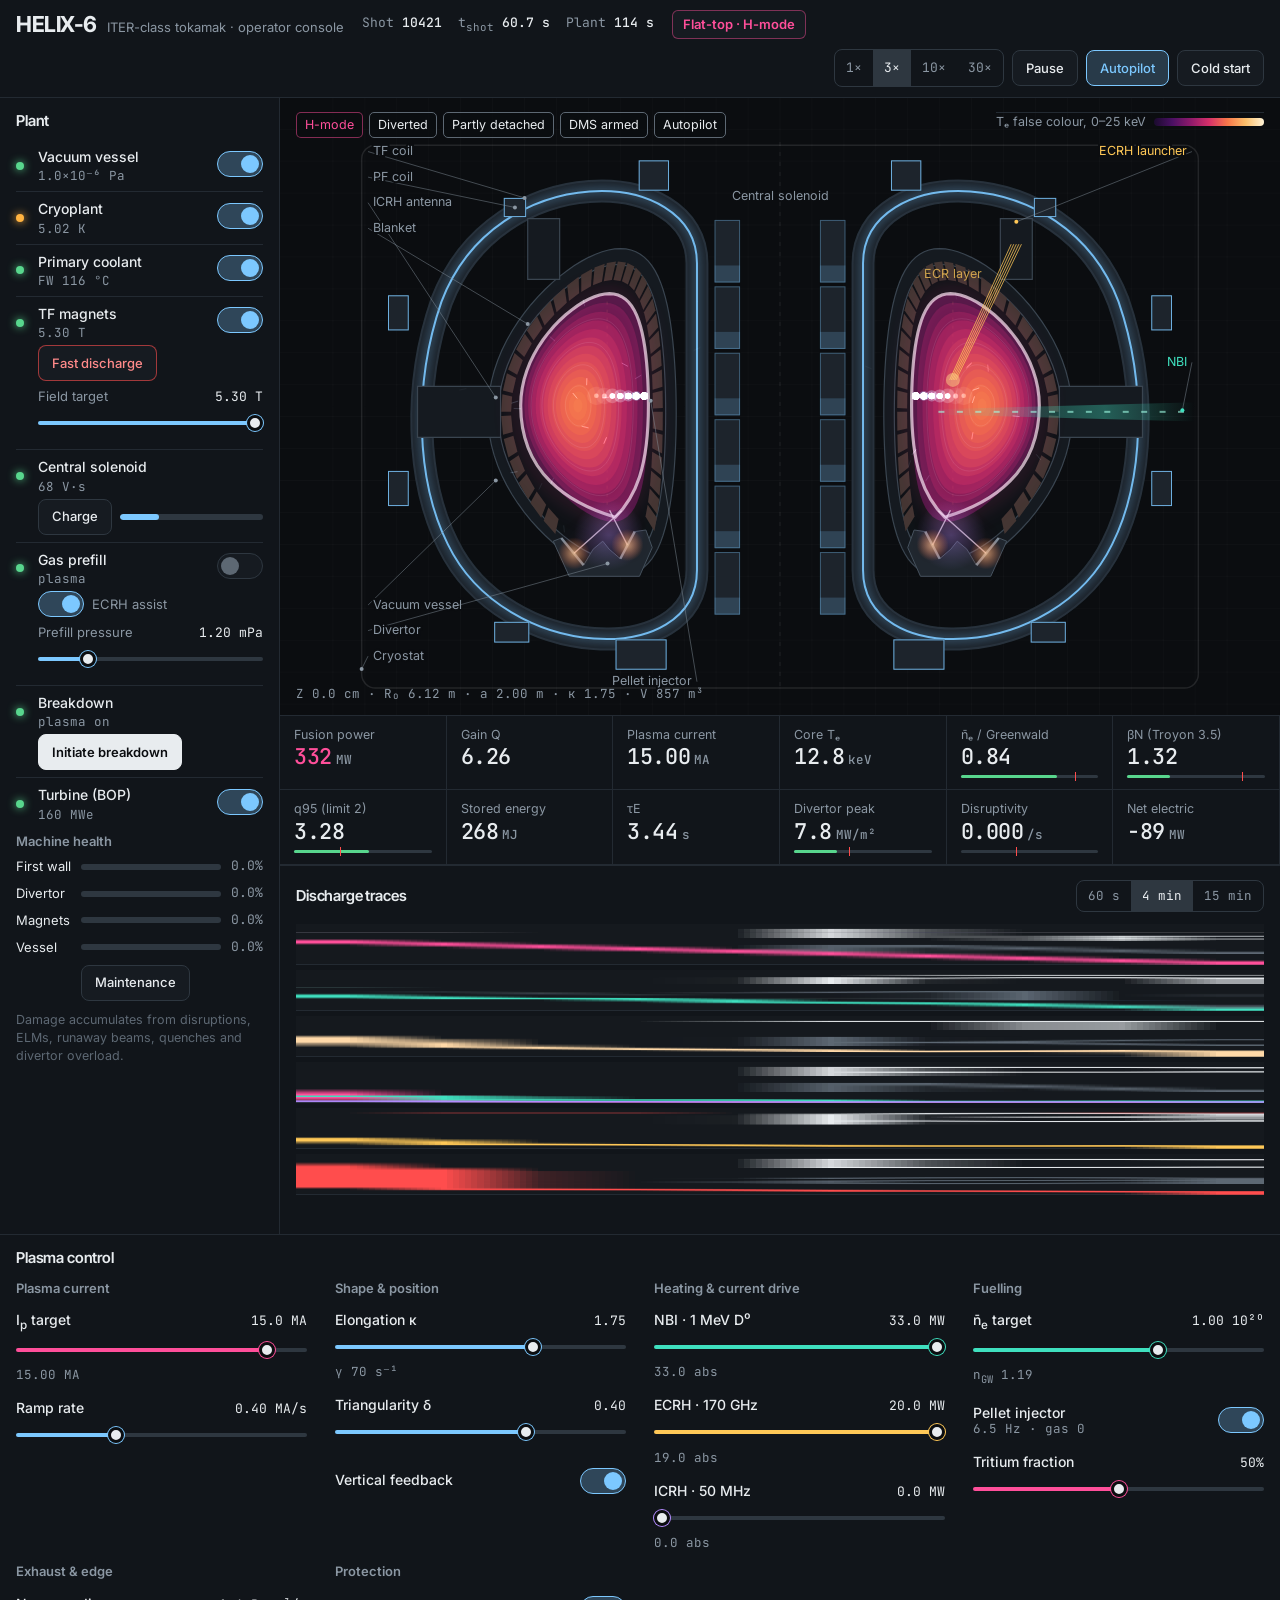
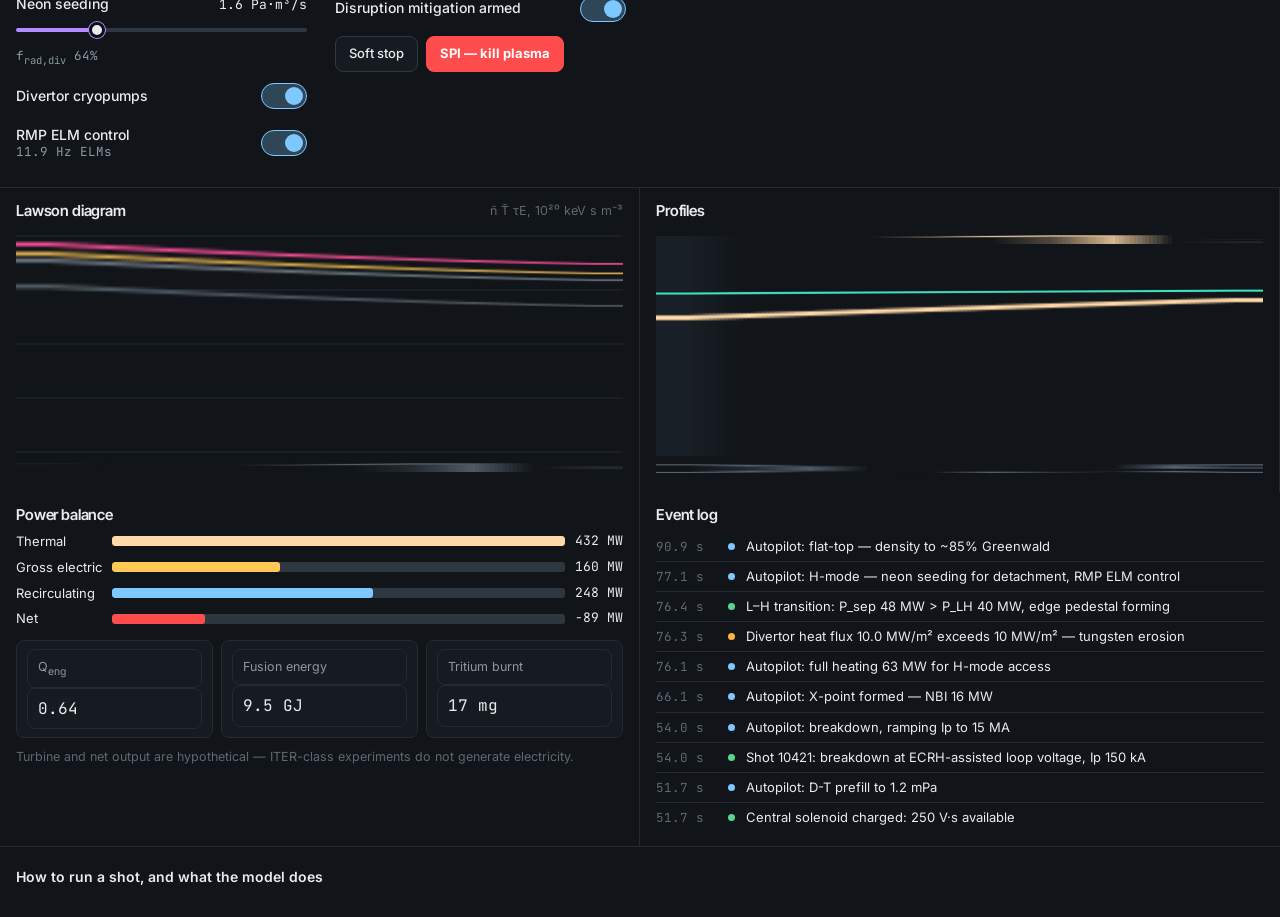
==== commit a3b39ca2: "Clamp cross-section scale so render loop can't crash on tiny canvas Co-Authored-By: Claude Sonnet 5." ====
--- a/index.html
+++ b/index.html
@@ -810,7 +810,7 @@
 }
 function drawXS() {
   const { ctx, W, H } = fit($('xs'));
-  const tb = W < 600 ? 72 : 44, bb = 24, sc = Math.min(W / 27.2, (H - tb - bb) / 17.2), ox = W / 2, oz = tb + (H - tb - bb) / 2;
+  const tb = W < 600 ? 72 : 44, bb = 24, sc = Math.max(1, Math.min(W / 27.2, (H - tb - bb) / 17.2)), ox = W / 2, oz = tb + (H - tb - bb) / 2;
   const X = r => ox + r * sc, Y = z => oz - z * sc;
   ctx.clearRect(0, 0, W, H);
   // backdrop grid
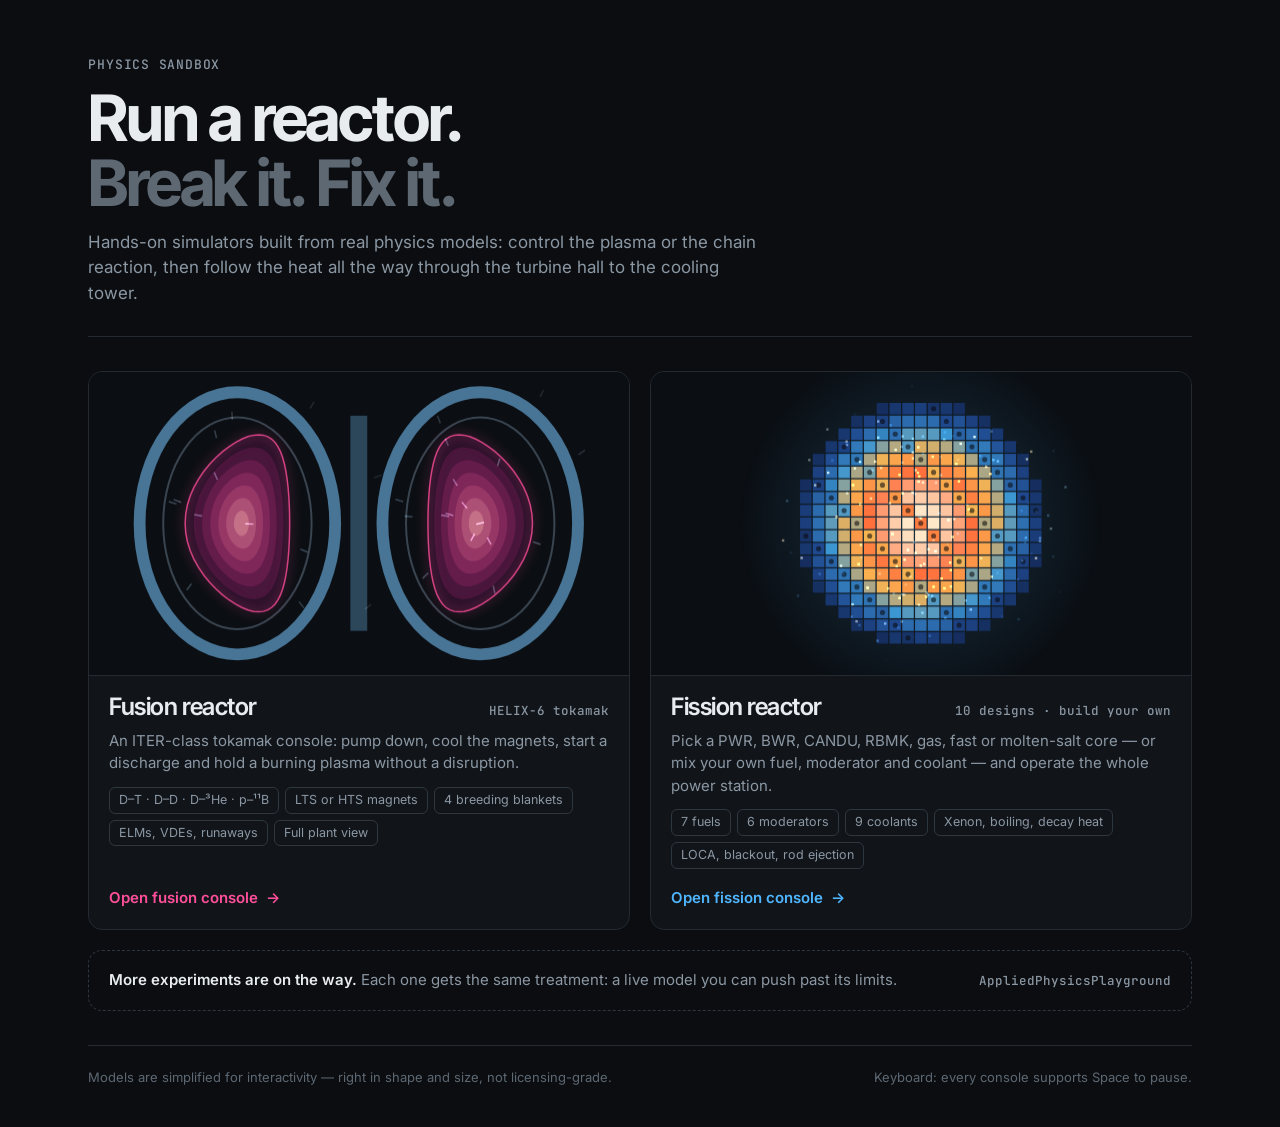
==== commit ca475429: "Turn HELIX-6 into Physics Sandbox: add fission sim, plant views, launcher - Move the tokamak console" ====
--- a/index.html
+++ b/index.html
@@ -3,1270 +3,136 @@
 <head>
 <meta charset="utf-8">
 <meta name="viewport" content="width=device-width, initial-scale=1">
-<title>HELIX-6 Fusion Control</title>
+<title>Physics Sandbox</title>
+<meta name="description" content="Interactive physics simulators: a tokamak fusion reactor and a configurable fission power plant, each with its full turbine-to-cooling-tower plant view.">
 <link rel="preconnect" href="https://fonts.googleapis.com">
 <link rel="preconnect" href="https://fonts.gstatic.com" crossorigin>
 <link href="https://fonts.googleapis.com/css2?family=Inter+Tight:wght@500;600;700&family=Inter:wght@400;500;600&family=JetBrains+Mono:wght@400;500&display=swap" rel="stylesheet">
 <style>
-/* VOICE  work — an operator console, calm and exact, alarms are the only loud thing
-   IDEA   the control room of a superconducting tokamak: plant on the left, plasma control on the right
-   PICTURE a live poloidal cross-section of the machine — coils, vessel, divertor, burning D-T plasma
-   COLOUR graphite ground; plasma magenta→white-hot false colour; ice blue = superconducting magnets; teal/gold/violet = heating systems
-   TYPE   Inter Tight for headings, Inter for text, JetBrains Mono for every live number
-   LAYOUT laptop: plant | cross-section + key figures | plasma control, then traces/operating space/log; phone: stacked, picture first */
-:root{color-scheme:dark;--bg:#0b0d10;--p1:#11151a;--p2:#161b21;--line:#232a32;--line2:#2e3740;--ink:#e8ecef;--mute:#8b97a3;--dim:#5d6873;--pink:#ff4f9a;--hot:#ffd9a8;--ice:#7cc8ff;--teal:#3fe0bf;--gold:#ffc857;--vio:#b38cff;--good:#58d68d;--warn:#ffb340;--crit:#ff4d4d;--mono:"JetBrains Mono",ui-monospace,SFMono-Regular,Menlo,monospace}
-:root[data-theme=light],:root[data-theme=dark]{color-scheme:dark}
+/* Physics Sandbox launcher — same graphite console language as the simulators; each card is a live window into its machine */
+:root{color-scheme:dark;--bg:#0b0d10;--p1:#11151a;--p2:#161b21;--line:#232a32;--line2:#2e3740;--ink:#e8ecef;--mute:#8b97a3;--dim:#5d6873;--pink:#ff4f9a;--cher:#4fb6ff;--ice:#7cc8ff;--gold:#ffc857;--mono:"JetBrains Mono",ui-monospace,monospace}
 *{box-sizing:border-box;min-width:0}
-html,body{height:100%}
-body{margin:0;background:var(--bg);color:var(--ink);font:14px/1.45 Inter,system-ui,-apple-system,"Segoe UI",sans-serif;overflow-x:clip;-webkit-font-smoothing:antialiased}
-button,input{font:inherit;color:inherit}
-.app{display:grid;grid-template-rows:auto auto auto;min-height:100%}
-header{display:flex;flex-wrap:wrap;align-items:center;gap:10px 18px;padding:10px max(16px,1.2vw);border-bottom:1px solid var(--line);background:var(--p1);position:sticky;top:0;z-index:20}
-.brand{display:flex;align-items:baseline;gap:10px}
-.brand h1{font:700 22px/1 "Inter Tight",Inter,sans-serif;letter-spacing:-.02em;margin:0}
-.brand span{color:var(--mute);font-size:13px}
-.shot{display:flex;gap:16px;font-family:var(--mono);font-size:13px;color:var(--mute);white-space:nowrap}
-.shot b{color:var(--ink);font-weight:500}
-.phase{font:600 13px/1 Inter;padding:7px 10px;border-radius:6px;background:var(--p2);border:1px solid var(--line2);white-space:nowrap}
-.phase.burn{color:var(--pink);border-color:color-mix(in srgb,var(--pink) 45%,transparent)}
-.phase.bad{color:var(--crit);border-color:var(--crit)}
-.alarm{flex:1 1 0;color:var(--warn);font-size:13px;white-space:nowrap;overflow:hidden;text-overflow:ellipsis}
-.alarm.crit{color:var(--crit)}
-.simctl{display:flex;gap:8px;align-items:center;flex-wrap:wrap;margin-left:auto}
-.seg{display:flex;border:1px solid var(--line2);border-radius:8px;overflow:hidden}
-.seg button{background:transparent;border:0;padding:0 11px;height:36px;cursor:pointer;color:var(--mute);font-family:var(--mono);font-size:13px}
-.seg button[aria-pressed=true]{background:var(--line2);color:var(--ink)}
-.btn{height:36px;padding:0 13px;border-radius:8px;border:1px solid var(--line2);background:var(--p2);cursor:pointer;font-weight:500;font-size:13px;white-space:nowrap}
-.btn:hover{border-color:var(--dim)}
-.btn:focus-visible,.seg button:focus-visible,.tg:focus-visible,input[type=range]:focus-visible{outline:2px solid var(--ice);outline-offset:2px}
-.btn.on{background:color-mix(in srgb,var(--ice) 18%,var(--p2));border-color:var(--ice);color:var(--ice)}
-.btn.primary{background:var(--ink);color:#0b0d10;border-color:var(--ink);font-weight:600}
-.btn.primary:hover{background:#fff}
-.btn.danger{border-color:color-mix(in srgb,var(--crit) 60%,transparent);color:#ff8a8a}
-.btn.danger:hover{background:color-mix(in srgb,var(--crit) 16%,var(--p2))}
-.btn.spi{background:var(--crit);border-color:var(--crit);color:#fff;font-weight:700}
-.main{display:grid;grid-template-columns:300px minmax(0,1fr) 312px;border-bottom:1px solid var(--line)}
-.col{background:var(--p1);padding:14px 16px 18px}
-.col.l{border-right:1px solid var(--line)}
-.col.r{border-left:1px solid var(--line)}
-.center{display:flex;flex-direction:column;background:var(--bg)}
-#xsFig{aspect-ratio:1.62;min-height:0;max-height:78vh}
-.center .tr{flex:1 1 auto;display:flex;flex-direction:column;border-top:1px solid var(--line);border-right:0}
-.center .tr .fig{flex:1 1 auto;min-height:300px}
-h2{font:600 15px/1.2 "Inter Tight",Inter,sans-serif;margin:0 0 10px;letter-spacing:-.01em}
-h3{font:600 13px/1.2 Inter;color:var(--mute);margin:16px 0 8px}
-h3:first-of-type{margin-top:4px}
-.row{display:grid;grid-template-columns:14px minmax(0,1fr) auto;gap:4px 8px;align-items:center;padding:7px 0;border-top:1px solid var(--line)}
-.row:first-of-type{border-top:0}
-.dot{width:8px;height:8px;border-radius:50%;background:var(--dim)}
-.dot.ok{background:var(--good);box-shadow:0 0 8px var(--good)}
-.dot.busy{background:var(--warn);box-shadow:0 0 8px var(--warn)}
-.dot.bad{background:var(--crit);box-shadow:0 0 8px var(--crit)}
-.row .nm{font-weight:500}
-.row .rd{font-family:var(--mono);font-size:13px;color:var(--mute);white-space:nowrap;text-align:right}
-.row .sub{grid-column:2/4;display:flex;gap:8px;align-items:center;flex-wrap:wrap}
-.row .nm small{display:block;font:400 12.5px var(--mono);color:var(--mute);white-space:nowrap}
-.tg{position:relative;width:46px;height:26px;border-radius:13px;border:1px solid var(--line2);background:var(--p2);cursor:pointer;flex:none;padding:0}
-.tg::after{content:"";position:absolute;top:3px;left:3px;width:18px;height:18px;border-radius:50%;background:var(--dim);transition:transform .15s,background .15s}
-.tg[aria-pressed=true]{background:color-mix(in srgb,var(--ice) 25%,var(--p2));border-color:var(--ice)}
-.tg[aria-pressed=true]::after{transform:translateX(20px);background:var(--ice)}
-.ctl{padding:6px 0 8px}
-.ctl .top{display:flex;justify-content:space-between;gap:8px;align-items:baseline}
-.ctl label{font-weight:500}
-.ctl .val{font-family:var(--mono);font-size:13px;white-space:nowrap}
-.ctl .act{font-family:var(--mono);font-size:12.5px;color:var(--mute);white-space:nowrap;margin-top:-3px}
-.ctl.inline{display:flex;justify-content:space-between;align-items:center;gap:10px;padding:8px 0}
-input[type=range]{-webkit-appearance:none;appearance:none;width:100%;height:28px;background:transparent;cursor:pointer;margin:2px 0 0;--p:50%;--c:var(--ice)}
-input[type=range]::-webkit-slider-runnable-track{height:4px;border-radius:2px;background:linear-gradient(90deg,var(--c) var(--p),var(--line2) var(--p))}
-input[type=range]::-moz-range-track{height:4px;border-radius:2px;background:linear-gradient(90deg,var(--c) var(--p),var(--line2) var(--p))}
-input[type=range]::-webkit-slider-thumb{-webkit-appearance:none;width:16px;height:16px;border-radius:50%;background:var(--ink);margin-top:-6px;border:3px solid var(--bg);box-shadow:0 0 0 1px var(--c)}
-input[type=range]::-moz-range-thumb{width:12px;height:12px;border-radius:50%;background:var(--ink);border:3px solid var(--bg);box-shadow:0 0 0 1px var(--c)}
-.bar{height:6px;border-radius:3px;background:var(--line2);overflow:hidden;flex:1 1 80px}
-.bar i{display:block;height:100%;background:var(--ice);border-radius:3px}
-.health{display:grid;grid-template-columns:auto minmax(0,1fr) auto;gap:8px 10px;align-items:center;font-size:13px}
-.health .rd{font-family:var(--mono);color:var(--mute);text-align:right;white-space:nowrap}
-.fig{position:relative;min-height:420px}
-.fig>canvas{position:absolute;inset:0;width:100%;height:100%;display:block}
-.ov{position:absolute;pointer-events:none;font-size:13px}
-.ov.tl{left:16px;top:14px}
-.ov.tr{right:16px;top:14px;text-align:right}
-.ov.bl{left:16px;bottom:12px;color:var(--mute);font-family:var(--mono);font-size:12.5px}
-.legend{display:flex;align-items:center;gap:8px;color:var(--mute);font-size:12.5px;justify-content:flex-end}
-.legend i{display:block;width:110px;height:8px;border-radius:4px;background:linear-gradient(90deg,#1a0b2e,#4a1063,#8e1a6b,#d6306a,#f8774a,#fdc06b,#fff3d6)}
-.ov .mode{display:flex;gap:6px;flex-wrap:wrap}
-.chip{font-size:12.5px;padding:3px 8px;border-radius:5px;border:1px solid var(--line2);color:var(--mute);background:rgba(11,13,16,.7)}
-.chip.on{color:var(--ink);border-color:var(--dim)}
-.chip.pink{color:var(--pink);border-color:color-mix(in srgb,var(--pink) 50%,transparent)}
-.toast{position:absolute;left:50%;top:50px;transform:translateX(-50%);max-width:min(92%,640px);padding:9px 14px;border-radius:8px;background:rgba(17,21,26,.94);border:1px solid var(--line2);font-size:13px;opacity:0;transition:opacity .3s;pointer-events:none;text-align:center}
-.toast.show{opacity:1}
-.toast.warn{border-color:var(--warn);color:#ffd08a}
-.toast.crit{border-color:var(--crit);color:#ffb0b0}
-.toast.good{border-color:var(--good)}
-.summary{position:absolute;right:16px;bottom:14px;width:min(300px,calc(100% - 32px));background:rgba(17,21,26,.95);border:1px solid var(--line2);border-radius:10px;padding:12px 14px;display:none;font-size:13px}
-.summary.show{display:block}
-.summary h4{margin:0 0 6px;font:600 14px Inter}
-.summary dl{display:grid;grid-template-columns:auto auto;gap:3px 12px;margin:0}
-.summary dd{margin:0;text-align:right;font-family:var(--mono)}
-.summary dt{color:var(--mute)}
-.summary button{position:absolute;right:6px;top:4px;background:none;border:0;color:var(--mute);cursor:pointer;font-size:18px;width:32px;height:32px}
-.kpis{display:grid;grid-template-columns:repeat(6,minmax(0,1fr));border-top:1px solid var(--line);background:var(--p1)}
-.kpi{padding:10px 14px 11px;border-right:1px solid var(--line);border-bottom:1px solid var(--line)}
-.kpi .k{font-size:12.5px;color:var(--mute);white-space:nowrap}
-.kpi .v{font:500 clamp(20px,1.7vw,26px)/1.15 var(--mono);white-space:nowrap;letter-spacing:-.02em}
-.kpi .v small{font-size:12.5px;color:var(--mute);margin-left:4px;letter-spacing:0}
-.kpi .lim{height:3px;background:var(--line2);border-radius:2px;margin-top:6px;position:relative}
-.kpi .lim i{position:absolute;left:0;top:0;bottom:0;border-radius:2px;background:var(--good)}
-.kpi .lim b{position:absolute;top:-3px;width:1px;height:9px;background:var(--crit)}
-.kpi.hero .v{color:var(--pink)}
-.bottom{display:grid;grid-template-columns:repeat(4,minmax(0,1fr));border-bottom:1px solid var(--line)}
-.panel{background:var(--p1);padding:14px 16px;border-right:1px solid var(--line)}
-.panel:last-child{border-right:0}
-.phead{display:flex;justify-content:space-between;align-items:center;gap:8px;margin-bottom:8px;flex-wrap:wrap}
-.phead h2{margin:0}
-.phead .seg button{height:30px;font-size:12.5px}
-.tr .fig{min-height:330px}
-.sq .fig{min-height:250px}
-.sq2 .fig{min-height:190px}
-.log{list-style:none;margin:0;padding:0;max-height:300px;overflow:auto;font-size:13px}
-.log li{display:grid;grid-template-columns:64px 10px minmax(0,1fr);gap:8px;padding:5px 0;border-top:1px solid var(--line);align-items:baseline}
-.log li:first-child{border-top:0}
-.log time{font-family:var(--mono);color:var(--dim);font-size:12.5px;white-space:nowrap}
-.log .d{width:7px;height:7px;border-radius:50%;background:var(--dim);transform:translateY(-1px)}
-.log .warn .d{background:var(--warn)}
-.log .crit .d{background:var(--crit)}
-.log .good .d{background:var(--good)}
-.log .auto .d{background:var(--ice)}
-.log .crit span{color:#ffb0b0}
-.flow{display:grid;grid-template-columns:auto minmax(0,1fr) auto;gap:7px 10px;align-items:center;font-size:13px}
-.flow .bar{height:10px}
-.flow .rd{font-family:var(--mono);text-align:right;white-space:nowrap}
-.tot{display:grid;grid-template-columns:repeat(3,minmax(0,1fr));gap:8px;margin-top:12px}
-.tot div{background:var(--p2);border:1px solid var(--line);border-radius:8px;padding:8px 10px}
-.tot .k{font-size:12.5px;color:var(--mute)}
-.tot .v{font-family:var(--mono);font-size:16px;white-space:nowrap}
-.note{color:var(--dim);font-size:12.5px;margin:10px 0 0}
-details.help{background:var(--p1);padding:14px max(16px,1.2vw) 24px;color:var(--mute);font-size:14px}
-details.help summary{cursor:pointer;color:var(--ink);font-weight:600;min-height:32px;display:flex;align-items:center}
-details.help .cols{display:grid;grid-template-columns:repeat(auto-fit,minmax(260px,1fr));gap:12px 28px;max-width:1240px}
-details.help p{margin:6px 0;max-width:66ch}
-details.help b{color:var(--ink);font-weight:600}
-@media(max-width:1280px){.main{grid-template-columns:280px minmax(0,1fr)}.col.r{grid-column:1/3;border-left:0;border-top:1px solid var(--line);display:grid;grid-template-columns:repeat(auto-fit,minmax(250px,1fr));gap:0 28px}.col.r>h2{grid-column:1/-1}.bottom{grid-template-columns:minmax(0,1fr) minmax(0,1fr)}}
-.x{}@media(max-width:1100px){.kpis{grid-template-columns:repeat(4,minmax(0,1fr))}}
-@media(max-width:860px){.main{grid-template-columns:minmax(0,1fr)}.center{order:-1}.col.l{border-right:0;border-top:1px solid var(--line)}.col.r{grid-column:auto}.bottom{grid-template-columns:minmax(0,1fr)}#xsFig{aspect-ratio:1.3}.panel{border-right:0;border-top:1px solid var(--line)}.fig{min-height:300px}.simctl{margin-left:0}header{position:static}.alarm{flex-basis:100%;order:9}}
-@media(max-width:520px){.kpis{grid-template-columns:repeat(2,minmax(0,1fr))}#xsFig{aspect-ratio:1.05}}
-@media(prefers-reduced-motion:reduce){.tg::after{transition:none}}
+html,body{margin:0;background:var(--bg);color:var(--ink);font:15px/1.5 Inter,system-ui,-apple-system,"Segoe UI",sans-serif;-webkit-font-smoothing:antialiased}
+a{color:inherit}
+.wrap{max-width:1180px;margin:0 auto;padding:0 max(18px,3vw)}
+header{padding:56px 0 30px;border-bottom:1px solid var(--line)}
+.kicker{font:500 13px var(--mono);color:var(--mute);letter-spacing:.06em;text-transform:uppercase}
+h1{font:700 clamp(36px,5.4vw,64px)/1.02 "Inter Tight",Inter,sans-serif;letter-spacing:-.035em;margin:12px 0 14px}
+h1 span{color:var(--dim)}
+.lede{color:var(--mute);font-size:17px;max-width:62ch;margin:0}
+.grid{display:grid;grid-template-columns:repeat(2,minmax(0,1fr));gap:20px;padding:34px 0}
+.card{display:flex;flex-direction:column;background:var(--p1);border:1px solid var(--line);border-radius:14px;overflow:hidden;text-decoration:none;transition:border-color .2s,transform .2s}
+.card:hover{border-color:var(--line2);transform:translateY(-2px)}
+.card:focus-visible{outline:2px solid var(--ice);outline-offset:3px}
+.card canvas{display:block;width:100%;aspect-ratio:16/9;background:#0b0f14;border-bottom:1px solid var(--line)}
+.body{padding:18px 20px 20px;display:flex;flex-direction:column;gap:10px;flex:1}
+.title{display:flex;justify-content:space-between;align-items:baseline;gap:12px}
+h2{font:600 24px/1.1 "Inter Tight",Inter,sans-serif;letter-spacing:-.02em;margin:0}
+.tag{font:500 12.5px var(--mono);color:var(--mute);white-space:nowrap}
+.body p{margin:0;color:var(--mute)}
+ul{list-style:none;margin:2px 0 0;padding:0;display:flex;flex-wrap:wrap;gap:6px}
+li{font-size:12.5px;padding:3px 9px;border-radius:6px;border:1px solid var(--line2);color:var(--mute)}
+.go{margin-top:auto;padding-top:8px;font-weight:600;display:flex;align-items:center;gap:8px}
+.go i{font-style:normal;transition:transform .2s}
+.card:hover .go i{transform:translateX(4px)}
+.fusion .go{color:var(--pink)}.fission .go{color:var(--cher)}
+.soon{grid-column:1/-1;display:flex;justify-content:space-between;align-items:center;gap:16px;flex-wrap:wrap;padding:18px 20px;border:1px dashed var(--line2);border-radius:14px;color:var(--mute)}
+.soon b{color:var(--ink);font-weight:600}
+footer{border-top:1px solid var(--line);padding:22px 0 40px;color:var(--dim);font-size:13px;display:flex;justify-content:space-between;gap:12px;flex-wrap:wrap}
+@media(max-width:820px){.grid{grid-template-columns:minmax(0,1fr)}header{padding-top:36px}}
+@media(prefers-reduced-motion:reduce){.card,.go i{transition:none}}
 </style>
 </head>
 <body>
-<div class="app">
-<header>
-  <div class="brand"><h1>HELIX-6</h1><span>ITER-class tokamak · operator console</span></div>
-  <div class="shot"><span>Shot <b id="shotNo">—</b></span><span>t<sub>shot</sub> <b id="shotT">—</b></span><span>Plant <b id="clock">0 s</b></span></div>
-  <div class="phase" id="phase">—</div>
-  <div class="alarm" id="alarm"></div>
-  <div class="simctl">
-    <div class="seg" id="speed" role="group" aria-label="Simulation speed"><button data-s="1">1×</button><button data-s="3">3×</button><button data-s="10">10×</button><button data-s="30">30×</button></div>
-    <button class="btn" id="pause" aria-pressed="false">Pause</button>
-    <button class="btn" id="auto">Autopilot</button>
-    <button class="btn" id="cold">Cold start</button>
-  </div>
-</header>
+<div class="wrap">
+  <header>
+    <div class="kicker">Physics Sandbox</div>
+    <h1>Run a reactor.<br><span>Break it. Fix it.</span></h1>
+    <p class="lede">Hands-on simulators built from real physics models: control the plasma or the chain reaction, then follow the heat all the way through the turbine hall to the cooling tower.</p>
+  </header>
 
-<div class="main">
-  <aside class="col l">
-    <h2>Plant</h2>
-    <div id="plant"></div>
-    <h3>Machine health</h3>
-    <div class="health" id="health"></div>
-    <p class="note" id="healthNote">Damage accumulates from disruptions, ELMs, runaway beams, quenches and divertor overload.</p>
-  </aside>
+  <main class="grid">
+    <a class="card fusion" href="fusion/" aria-label="Open the fusion reactor simulator">
+      <canvas id="cvFus" aria-hidden="true"></canvas>
+      <div class="body">
+        <div class="title"><h2>Fusion reactor</h2><span class="tag">HELIX-6 tokamak</span></div>
+        <p>An ITER-class tokamak console: pump down, cool the magnets, start a discharge and hold a burning plasma without a disruption.</p>
+        <ul><li>D–T · D–D · D–³He · p–¹¹B</li><li>LTS or HTS magnets</li><li>4 breeding blankets</li><li>ELMs, VDEs, runaways</li><li>Full plant view</li></ul>
+        <span class="go">Open fusion console <i>→</i></span>
+      </div>
+    </a>
+    <a class="card fission" href="fission/" aria-label="Open the fission reactor simulator">
+      <canvas id="cvFis" aria-hidden="true"></canvas>
+      <div class="body">
+        <div class="title"><h2>Fission reactor</h2><span class="tag">10 designs · build your own</span></div>
+        <p>Pick a PWR, BWR, CANDU, RBMK, gas, fast or molten-salt core — or mix your own fuel, moderator and coolant — and operate the whole power station.</p>
+        <ul><li>7 fuels</li><li>6 moderators</li><li>9 coolants</li><li>Xenon, boiling, decay heat</li><li>LOCA, blackout, rod ejection</li></ul>
+        <span class="go">Open fission console <i>→</i></span>
+      </div>
+    </a>
+    <div class="soon"><span><b>More experiments are on the way.</b> Each one gets the same treatment: a live model you can push past its limits.</span><span class="tag">AppliedPhysicsPlayground</span></div>
+  </main>
 
-  <section class="center">
-    <div class="fig" id="xsFig">
-      <canvas id="xs" aria-label="Poloidal cross-section of the tokamak with live plasma"></canvas>
-      <div class="ov tl"><div class="mode" id="modeChips"></div></div>
-      <div class="ov tr"><div class="legend">Tₑ false colour, 0–25 keV <i></i></div></div>
-      <div class="ov bl" id="xsRead"></div>
-      <div class="toast" id="toast"></div>
-      <div class="summary" id="summary"></div>
-    </div>
-    <div class="kpis" id="kpis"></div>
-  <section class="panel tr">
-    <div class="phead"><h2>Discharge traces</h2><div class="seg" id="win"><button data-w="60">60 s</button><button data-w="240">4 min</button><button data-w="900">15 min</button></div></div>
-    <div class="fig"><canvas id="tr"></canvas></div>
-  </section>
-  </section>
-
-  <aside class="col r" id="ctl"><h2>Plasma control</h2></aside>
+  <footer><span>Models are simplified for interactivity — right in shape and size, not licensing-grade.</span><span>Keyboard: every console supports Space to pause.</span></footer>
 </div>
-
-<div class="bottom">
-
-  <section class="panel sq">
-    <div class="phead"><h2>Lawson diagram</h2><span class="note" style="margin:0">n̄ T̄ τE, 10²⁰ keV s m⁻³</span></div>
-    <div class="fig"><canvas id="law"></canvas></div>
-  </section>
-  <section class="panel sq">
-    <div class="phead"><h2>Profiles</h2></div>
-    <div class="fig"><canvas id="prof"></canvas></div>
-  </section>
-  <section class="panel">
-    <div class="phead"><h2>Power balance</h2></div>
-    <div class="flow" id="flow"></div>
-    <div class="tot" id="tot"></div>
-    <p class="note">Turbine and net output are hypothetical — ITER-class experiments do not generate electricity.</p>
-  </section>
-  <section class="panel">
-    <div class="phead"><h2>Event log</h2></div>
-    <ul class="log" id="log"></ul>
-  </section>
-</div>
-
-<details class="help">
-  <summary>How to run a shot, and what the model does</summary>
-  <div class="cols">
-    <div>
-      <p><b>Start-up.</b> Start the vacuum pumps, cryoplant and primary coolant. When the coils are below 5 K, energise the TF magnets and charge the central solenoid. Prefill D-T gas (≈0.5–3 mPa; wider with ECRH assist) and initiate breakdown.</p>
-      <p><b>Ramp-up.</b> Raise I<sub>p</sub>. Above ~4 MA the plasma forms an X-point and becomes diverted. Add heating until P<sub>sep</sub> beats the L–H threshold, then raise density with pellets and seed neon to keep divertor heat flux under 10 MW/m².</p>
-      <p><b>Ending.</b> Use Soft stop before the solenoid flux runs out. SPI (shattered-pellet injection) is the emergency button.</p>
-    </div>
-    <div>
-      <p><b>Physics.</b> A 0D power balance with 1D profiles: Bosch–Hale D-T reactivity, IPB98(y,2) confinement, Martin L–H threshold, Spitzer resistivity, bootstrap and driven current, bremsstrahlung and impurity line radiation, helium ash, Greenwald, Troyon and q<sub>95</sub> limits.</p>
-      <p><b>Events.</b> ELMs (smaller and faster with RMP coils or pellet pacing), vertical instability with a saturating feedback loop, stochastic disruptions with thermal and current quench, runaway-electron beams, magnet quench and first-wall overheating.</p>
-      <p><b>Time.</b> Plant start-up (normally weeks) is compressed to about a minute; plasma physics runs in real seconds scaled by the speed buttons.</p>
-    </div>
-    <div>
-      <p><b>Things to try.</b> Push n̄e past Greenwald with mitigation off. Drop B<sub>T</sub> to 3.6 T at 15 MA and watch q<sub>95</sub>. Raise κ to 1.95 with RMP off and see ELM kicks overwhelm vertical control. Turn the neon off and watch the divertor. Beat the autopilot's Q.</p>
-      <p><b>Keys.</b> Space pause · A autopilot · S soft stop.</p>
-    </div>
-  </div>
-</details>
-</div>
-
-<script>
-/* HELIX-6 tokamak — 0D/1.5D plasma + plant model.
-   Units: Ip MA, B T, ne 1e20 m^-3, T keV, W MJ, P MW, flux V·s, Z cm. */
-(function (G) {
-  const MU0 = 4e-7 * Math.PI;
-  const M = { R0: 6.2, a: 2.0, Swall: 680, Mi: 2.5, flux: 250, IpMax: 17, Bmax: 5.3 };
-  const NR = 24, RHO = [], WT = [];
-  for (let i = 0; i < NR; i++) { const r = (i + 0.5) / NR; RHO.push(r); WT.push(2 * r / NR); }
-  const norm = f => { const a = RHO.map(f); let s = 0; for (let i = 0; i < NR; i++) s += a[i] * WT[i]; return a.map(v => v / s); };
-  const TL = norm(r => Math.pow(1 - r * r, 1.5) + 0.02);
-  const NL = norm(r => Math.pow(1 - r * r, 0.35) + 0.05);
-  const TH = norm(r => r < 0.92 ? 0.3 + 0.7 * Math.pow(1 - (r / 0.92) ** 2, 1.4) : 0.3 * (1 - r) / 0.08 + 0.02);
-  const NH = norm(r => r < 0.92 ? 0.84 + 0.16 * (1 - (r / 0.92) ** 2) : 0.84 * (0.3 + 0.7 * (1 - r) / 0.08));
-  const clamp = (x, a, b) => x < a ? a : x > b ? b : x;
-
-  // Bosch–Hale D-T reactivity, m^3/s
-  function sigv(T) {
-    if (T < 0.25) return T < 0.05 ? 0 : 1.2e-28 * Math.exp(-19.94 / Math.cbrt(T)) / (T ** (2 / 3)) * 0; // negligible
-    T = Math.min(T, 100);
-    const BG = 34.3827, mrc2 = 1124656, C1 = 1.17302e-9, C2 = 1.51361e-2, C3 = 7.51886e-2, C4 = 4.60643e-3, C5 = 1.35e-2, C6 = -1.0675e-4, C7 = 1.366e-5;
-    const th = T / (1 - T * (C2 + T * (C4 + T * C6)) / (1 + T * (C3 + T * (C5 + T * C7))));
-    const xi = Math.cbrt(BG * BG / (4 * th));
-    return C1 * th * Math.sqrt(xi / (mrc2 * T * T * T)) * Math.exp(-3 * xi) * 1e-6;
-  }
-  const LW = T => 1e-31 * (1 + 3 * Math.exp(-(Math.log(Math.max(T, 0.01) / 1.5) ** 2)));
-  const LNe = T => 4e-34 + 6e-33 * Math.exp(-T / 0.3);
-  const LlowZ = T => 6e-35 * Math.exp(-T / 0.04) * (1 - Math.exp(-T / 0.004));
-
-  function create() {
-    return {
-      clock: 0, shot: 10420, speed: 3, paused: false, auto: false, autoStep: 0,
-      plant: { pumps: false, cryo: false, coolant: false, turbine: true, logp: 5, Tmag: 293, tfOn: false, tfTarget: 5.3, B: 0, tfDump: false, cs: 0, csCharge: false, prefill: false, p0: 0, Tfw: 25 },
-      ctl: { IpTarget: 15, ramp: 0.4, kappa: 1.75, delta: 0.4, vs: true, nbi: 0, ecrh: 0, icrh: 0, nTarget: 0.9, pellets: true, fT: 0.5, neon: 0, divPump: true, rmp: false, dms: true, prefillSet: 1.2, ecAssist: true },
-      pl: null, dmg: { wall: 0, div: 0, mag: 0, vessel: 0 }, ev: [], evKeys: {}, last: null, energy: { fus: 0, elec: 0, Tburn: 0 },
-      bop: { Pth: 0, gross: 0, recirc: 0, net: 0 }, trace: []
-    };
-  }
-
-  function ev(S, msg, lvl = 'info', key = null, every = 3) {
-    if (key) { const k = S.evKeys[key]; if (k != null && S.clock - k < every) return; S.evKeys[key] = S.clock; }
-    S.ev.push({ t: S.clock, shotT: S.pl ? S.pl.age : null, msg, lvl });
-    if (S.ev.length > 200) S.ev.shift();
-  }
-
-  function geom(S, Ip) {
-    const C = S.ctl;
-    const ipf = clamp(Ip / 6, 0, 1);
-    const a = M.a * (0.5 + 0.5 * ipf);
-    const k = 1 + (C.kappa - 1) * clamp((Ip - 1.5) / 5, 0, 1);
-    const d = C.delta * clamp((Ip - 3) / 5, 0, 1);
-    const V = 2 * Math.PI * Math.PI * M.R0 * a * a * k;
-    const eps = a / M.R0;
-    const S_ = 4 * Math.PI * Math.PI * M.R0 * a * Math.sqrt((1 + k * k) / 2);
-    const diverted = Ip > 4 && k > 1.35;
-    return { a, k, d, V, eps, S: S_, diverted };
-  }
-
-  function qOf(g, B, Ip) {
-    if (Ip < 0.01) return 99;
-    const { a, k, d, eps } = g;
-    return 5 * a * a * B / (M.R0 * Ip) * (1 + k * k * (1 + 2 * d * d - 1.2 * d * d * d)) / 2 * (1.17 - 0.65 * eps) / ((1 - eps * eps) ** 2);
-  }
-
-  // ---------- operator actions ----------
-  const A = {};
-  A.breakdown = S => {
-    const P = S.plant, C = S.ctl;
-    if (S.pl) return ev(S, 'Breakdown refused: plasma already present', 'warn');
-    const why = [];
-    if (P.logp > -4 && !P.prefill) why.push('vacuum not below 1e-4 Pa');
-    if (P.B < 2.5 || P.tfDump) why.push('toroidal field below 2.5 T');
-    if (P.cs < 200) why.push('CS not charged (≥200 V·s)');
-    if (!P.coolant) why.push('primary coolant off');
-    if (!P.prefill) why.push('no gas prefill');
-    if (why.length) return ev(S, 'Breakdown interlock: ' + why.join(', '), 'warn');
-    const assist = C.ecAssist && P.B > 4.1;
-    const lo = assist ? 0.25 : 0.45, hi = assist ? 5 : 3;
-    S.shot++;
-    if (P.p0 < lo) { P.cs -= 8; S.dmg.wall += 0.4; ev(S, `Shot ${S.shot}: breakdown failed — prefill ${P.p0.toFixed(2)} mPa too low, runaway electron seed struck wall`, 'warn'); return; }
-    if (P.p0 > hi) { P.cs -= 8; ev(S, `Shot ${S.shot}: breakdown failed — prefill ${P.p0.toFixed(2)} mPa too high, Townsend avalanche stalled`, 'warn'); return; }
-    const Ip = 0.15, g = geom(S, Ip), ne = 0.012 + 0.04 * P.p0;
-    const T = 0.008;
-    S.pl = {
-      age: 0, Ip, N: ne * g.V, NHe: 0, NNe: 0, cW: 3e-7, W: 1.5 * 2 * ne * T * g.V * 0.01602, Z: (Math.random() - 0.5) * 0.4, H: false, h: 0, lhT: 0,
-      elmT: 0, elmFrac: 0, elmSpike: 0, elmFlash: 0, lastElm: 0, elmF: 0, nbi: 0, ec: 0, ic: 0, LI: 0, soft: false, softIp0: 0, dis: null,
-      pk: { Pfus: 0, Q: 0, T0: 0, Ip: 0, W: 0 }, Efus: 0, d: {}, assist, bt: 0, pelletAcc: 0, pellets: [], nRef: ne
-    };
-    S.pl.LI = Lp(g) * Ip * 1e6;
-    P.cs -= 12 + S.pl.LI; P.prefill = false; P.p0 = 0;
-    ev(S, `Shot ${S.shot}: breakdown at ${(lo < 0.4 ? 'ECRH-assisted ' : '')}loop voltage, Ip 150 kA`, 'good');
-  };
-  A.softStop = (S, why) => {
-    const pl = S.pl; if (!pl || pl.dis || pl.soft) return;
-    pl.soft = true; pl.softIp0 = Math.max(pl.Ip, 2.5);
-    ev(S, 'Controlled ramp-down started' + (why ? ' — ' + why : ''), why ? 'warn' : 'info');
-  };
-  A.spi = S => { if (S.pl && !S.pl.dis) disrupt(S, 'manual shattered-pellet injection', true, false, true); };
-  A.tfDump = S => { const P = S.plant; if (P.B > 0.05) { P.tfDump = true; P.tfOn = false; ev(S, 'TF fast discharge — energy dumped to resistors', 'warn'); if (S.pl && !S.pl.dis) disrupt(S, 'loss of toroidal field', S.ctl.dms, false); } };
-
-  function Lp(g) { return MU0 * M.R0 * (Math.log(8 * M.R0 / (g.a * Math.sqrt(g.k))) + 0.425 - 2); }
-
-  function disrupt(S, cause, mit, vde, manual) {
-    const pl = S.pl; if (!pl || pl.dis) return;
-    const ok = mit && (manual || Math.random() < 0.92);
-    pl.dis = { phase: 'TQ', t: 0, mit: ok, cause, Ip0: pl.Ip, W0: pl.W, vde: !!vde, re: false, reT: 0 };
-    if (ok) ev(S, `Disruption mitigated by SPI — cause: ${cause}`, 'warn');
-    else ev(S, `UNMITIGATED DISRUPTION — ${cause}${mit && !manual ? ' (SPI fired too late)' : ''}`, 'crit');
-  }
-
-  function endShot(S, kind, lvl) {
-    const pl = S.pl;
-    S.last = { shot: S.shot, kind, dur: pl.age, pkPfus: pl.pk.Pfus, pkQ: pl.pk.Q, pkT0: pl.pk.T0, pkIp: pl.pk.Ip, pkW: pl.pk.W, Efus: pl.Efus, lvl };
-    ev(S, `Shot ${S.shot} ended (${kind}) after ${pl.age.toFixed(1)} s · peak ${pl.pk.Pfus.toFixed(0)} MW, Q ${pl.pk.Q.toFixed(1)}`, lvl);
-    S.pl = null;
-  }
-
-  // ---------- main integrator ----------
-  function step(S, dt) {
-    const P = S.plant, C = S.ctl, D = S.dmg;
-    S.clock += dt;
-    const pl = S.pl;
-    const Pfus = pl && pl.d.Pfus ? pl.d.Pfus : 0;
-
-    // vacuum
-    const logBase = P.Tmag < 20 ? -6 : -4.6;
-    if (P.pumps) P.logp = Math.max(logBase, P.logp - dt * 0.55 * Math.min(1, (P.logp - logBase) / 0.8 + 0.06));
-    else P.logp = Math.min(5, P.logp + dt * 0.05);
-    // cryo
-    const nucl = 0.0011 * Pfus;
-    if (P.cryo) P.Tmag += (4.5 + nucl + (P.B > 0.1 ? 0.15 : 0) - P.Tmag) * Math.min(1, dt * 0.2);
-    else P.Tmag = Math.min(293, P.Tmag + dt * (0.3 + nucl * 0.6));
-    // TF
-    if (P.tfDump) { P.B *= Math.exp(-dt / 2.5); if (P.B < 0.02) { P.B = 0; P.tfDump = false; } }
-    else if (P.tfOn) {
-      if (P.Tmag > 5.2 && P.B < 0.05) { P.tfOn = false; ev(S, 'TF ramp refused: coils not superconducting (T > 5.2 K)', 'warn'); }
-      else P.B += clamp(P.tfTarget - P.B, -0.35 * dt, 0.35 * dt);
-    } else P.B = Math.max(0, P.B - 0.35 * dt);
-    if (P.B > 0.3 && P.Tmag > 6.5 && !P.tfDump) {
-      P.tfDump = true; P.tfOn = false; D.mag += 3 + 1.5 * P.B; P.Tmag = 45; P.cs = 0; P.csCharge = false;
-      ev(S, `MAGNET QUENCH at ${P.B.toFixed(2)} T — fast discharge, coils warmed to 45 K`, 'crit');
-      if (S.pl && !S.pl.dis) disrupt(S, 'TF quench', C.dms, false);
-    }
-    // CS
-    if (P.csCharge) {
-      if (P.Tmag > 5.2) { P.csCharge = false; ev(S, 'CS charge refused: coils not superconducting', 'warn'); }
-      else if (S.pl) { P.csCharge = false; }
-      else { P.cs = Math.min(M.flux, P.cs + 22 * dt); if (P.cs >= M.flux) { P.csCharge = false; ev(S, 'Central solenoid charged: 250 V·s available', 'good'); } }
-    }
-    // prefill
-    if (!S.pl) {
-      if (P.prefill) P.p0 += (C.prefillSet - P.p0) * Math.min(1, dt * 1.2);
-      else P.p0 *= Math.exp(-dt * (P.pumps ? 0.8 : 0.05));
-    }
-    // first wall / coolant
-    const Pth = S.bop.Pth;
-    if (P.coolant) P.Tfw += (60 + 0.13 * Pth - P.Tfw) * Math.min(1, dt / 6);
-    else P.Tfw += dt * (Pth * 0.025 - (P.Tfw - 25) * 0.003);
-    if (P.Tfw > 420 && S.pl && !S.pl.soft && !S.pl.dis) A.softStop(S, 'first-wall over-temperature interlock');
-    if (P.Tfw > 520) D.wall += dt * 0.6;
-
-    if (S.pl) plasma(S, dt);
-
-    // balance of plant
-    const p = S.pl, pf = p && p.d.Pfus ? p.d.Pfus : 0, pa = p ? (p.d.Paux || 0) : 0;
-    const B = S.bop;
-    B.Pth = 0.8 * pf * 1.18 + 0.2 * pf + pa;
-    B.gross = P.turbine && P.coolant ? 0.37 * B.Pth : 0;
-    B.heat = p ? p.nbi / 0.33 + p.ec / 0.45 + p.ic / 0.55 : 0;
-    B.recirc = 22 + (P.cryo ? (P.Tmag < 20 ? 38 : 55) : 0) + (P.coolant ? 28 : 0) + (P.pumps ? 4 : 0) + (P.B > 0.05 || P.tfOn ? 12 : 0) + (P.csCharge ? 30 : 0) + B.heat + (p ? Math.abs(p.d.dIp || 0) * 40 : 0);
-    B.net = B.gross - B.recirc;
-    S.energy.fus += pf * dt / 1000; // GJ
-    S.energy.elec += B.net * dt / 3600; // MWh
-    S.energy.Tburn += pf * 1.78e-3 * dt; // mg
-    if (S.auto) autopilot(S);
-  }
-
-  function plasma(S, dt) {
-    const P = S.plant, C = S.ctl, D = S.dmg, pl = S.pl;
-    pl.age += dt;
-    pl.elmFlash *= Math.exp(-dt / 0.06);
-    pl.elmSpike *= Math.exp(-dt / 0.01);
-    if (pl.dis) return disStep(S, dt);
-    const B = Math.max(P.B, 0.01);
-    const dd = pl.d;
-
-    // --- current ramp (PCS) ---
-    if (P.cs <= 0 && !pl.soft) A.softStop(S, 'CS flux exhausted');
-    let IpT = pl.soft ? 0 : Math.min(C.IpTarget, M.IpMax);
-    const rate = pl.soft ? Math.max(C.ramp, 0.35) : C.ramp;
-    const Ip0 = pl.Ip;
-    pl.Ip += clamp(IpT - pl.Ip, -rate * dt, rate * dt);
-    const Ip = Math.max(pl.Ip, 0.02);
-    const g = geom(S, Ip);
-    const V = g.V;
-    const ne = pl.N / V;
-    const nG = Ip / (Math.PI * g.a * g.a);
-    const fGW = ne / nG;
-    const fHe = pl.NHe / pl.N, cNe = pl.NNe / pl.N, cW = pl.cW;
-    const dil = Math.max(0.3, 1 - 2 * fHe - 10 * cNe - 30 * cW - 0.04);
-    const Zeff = 1.12 + 2 * fHe + 90 * cNe + 870 * cW;
-    const ions = dil + fHe + cNe + cW + 0.01;
-    const T = Math.max(pl.W / (1.5 * (1 + ions) * ne * V * 0.01602), 0.001);
-    const h = pl.h;
-    const sT = [], sN = [];
-    let Sfus = 0, Sbr = 0, Sline = 0;
-    const fD = 1 - C.fT, fT = C.fT;
-    for (let i = 0; i < NR; i++) {
-      const tt = T * ((1 - h) * TL[i] + h * TH[i]);
-      const nn = ne * ((1 - h) * NL[i] + h * NH[i]);
-      sT.push(tt); sN.push(nn);
-      const nf = nn * 1e20 * dil;
-      Sfus += WT[i] * nf * nf * fD * fT * sigv(tt);
-      const n2 = nn * nn * 1e40;
-      Sbr += WT[i] * 5.35e-37 * Zeff * n2 * Math.sqrt(tt);
-      Sline += WT[i] * n2 * (cNe * LNe(tt) + cW * LW(tt) + LlowZ(tt) * (pl.age < 3 ? 2 : 1));
-    }
-    const Pfus = Sfus * V * 2.818e-12 / 1e6;
-    const Pbr = Sbr * V / 1e6, Pline = Sline * V / 1e6;
-    const Prad = Pbr + Pline;
-    const Palpha = 0.2 * Pfus;
-
-    // --- heating ---
-    const sc = pl.soft ? clamp((pl.Ip - 2) / (pl.softIp0 - 2), 0, 1) : 1;
-    const nbiInhibit = C.nbi > 0 && ne < 0.28;
-    const tN = nbiInhibit ? 0 : C.nbi * sc, tE = C.ecrh * sc + (pl.assist && pl.age < 4 ? 2 : 0), tI = C.icrh * sc;
-    const k = Math.min(1, dt / 0.3);
-    pl.nbi += (tN - pl.nbi) * k; pl.ec += (tE - pl.ec) * k; pl.ic += (tI - pl.ic) * k;
-    const fn = 1 - Math.exp(-ne / 0.1), fe = clamp((B - 3.7) / 0.4, 0.05, 1) * 0.95, fi = clamp(ne / 0.45, 0.15, 1) * 0.9;
-    const Paux = pl.nbi * fn + pl.ec * fe + pl.ic * fi;
-    if (nbiInhibit && !pl.soft) ev(S, 'NBI inhibited: shine-through risk at n̄e < 0.28', 'warn', 'nbi', 8);
-    if (C.ecrh > 0 && B < 4.1) ev(S, 'ECRH resonance outside plasma (B < 4.1 T): poor absorption', 'warn', 'ec', 10);
-
-    // --- current drive / ohmic ---
-    const pAvg = pl.W * 1e6 / (1.5 * V);
-    const Lpol = 2 * Math.PI * g.a * Math.sqrt((1 + g.k * g.k) / 2);
-    const Bp = MU0 * Ip * 1e6 / Lpol;
-    const betaP = 2 * MU0 * pAvg / (Bp * Bp);
-    const Ibs = Ip * Math.min(0.6, 0.55 * Math.sqrt(g.eps) * betaP);
-    const gcd = Math.min(0.4, 0.035 * T);
-    const Icd = gcd * (pl.nbi * fn + 0.6 * pl.ec * fe + 0.3 * pl.ic * fi) / (Math.max(ne, 0.05) * M.R0);
-    const fNI = Math.min(0.98, (Ibs + Icd) / Ip);
-    const Rp = 1.65e-9 * 17 * 2 * Zeff / Math.pow(Math.max(T, 0.004), 1.5) * (2 * Math.PI * M.R0) / (Math.PI * g.a * g.a * g.k);
-    const Iind = Ip * (1 - fNI);
-    const Vloop = Math.min(15, Rp * Iind * 1e6);
-    const Pohm = Vloop * Iind;
-    const Pheat = Paux + Palpha + Pohm;
-    const Psep = Pheat - Prad;
-
-    // --- confinement ---
-    const betaT = 2 * MU0 * pAvg / (B * B) * 100;
-    const betaN = betaT * g.a * B / Ip;
-    let H = (0.5 + 0.5 * h) * (C.rmp && h > 0.5 ? 0.94 : 1) * (0.95 + 0.3 * g.d) * (betaN > 2.8 ? 0.85 : 1);
-    const Pl = Math.max(Pheat - 0.7 * Prad, 0.35 * Pheat, 0.3);
-    const tau = H * 0.0562 * Math.pow(Ip, 0.93) * Math.pow(B, 0.15) * Math.pow(Pl, -0.69) * Math.pow(Math.max(ne * 10, 0.1), 0.41) * Math.pow(M.Mi, 0.19) * Math.pow(M.R0, 1.97) * Math.pow(g.eps, 0.58) * Math.pow(g.k, 0.78);
-    // ELM losses are part of the scaling: inter-ELM confinement is better by the ELM loss rate
-    const elmLoss = pl.h > 0.85 ? pl.elmF * pl.elmFrac : 0;
-    const tauIn = 1 / Math.max(1 / tau - 0.9 * elmLoss, 0.25 / tau);
-    pl.W = Math.max(1e-5, (pl.W + dt * (Pheat - Prad)) / (1 + dt / tauIn));
-
-    // --- L-H ---
-    let PLH = 0.0488 * Math.pow(Math.max(ne, 0.05), 0.717) * Math.pow(B, 0.803) * Math.pow(g.S, 0.941) * (2 / M.Mi) * (C.rmp ? 1.1 : 1) * Math.max(1, (0.32 / Math.max(ne, 0.05)) ** 2);
-    if (!pl.H) {
-      if (g.diverted && Psep > PLH) { pl.lhT += dt; if (pl.lhT > 0.15) { pl.H = true; pl.Z += (Math.random() - 0.5) * 0.8; ev(S, `L–H transition: P_sep ${Psep.toFixed(0)} MW > P_LH ${PLH.toFixed(0)} MW, edge pedestal forming`, 'good'); } }
-      else pl.lhT = 0;
-    } else if (Psep < 0.65 * PLH || !g.diverted) { pl.H = false; pl.lhT = 0; ev(S, 'H–L back-transition: pedestal lost', pl.soft ? 'info' : 'warn'); }
-    pl.h += ((pl.H ? 1 : 0) - pl.h) * Math.min(1, dt / 0.4);
-
-    // --- fueling (feedback) ---
-    let nT = pl.soft ? Math.min(C.nTarget, 0.4 * nG) : C.nTarget;
-    if (pl.age < 8) nT = Math.min(nT, 0.05 + 0.04 * pl.age);
-    pl.nRef += Math.max(-0.08 * dt, Math.min(0.03 * dt, nT - pl.nRef)); nT = Math.min(nT, pl.nRef);
-    const tauP = 1.6 + 1.6 * pl.h;
-    const loss = pl.N / tauP;
-    let need = Math.max(0, (nT * V - pl.N) / 0.6 + loss);
-    const etaG = 0.25 - 0.07 * pl.h;
-    let pHz = 0;
-    if (C.pellets && pl.Ip > 2) { pHz = clamp(need / (48 * 0.85), 0, 16); need -= pHz * 48 * 0.85; }
-    const puff = clamp(need / (4.8 * etaG), 0, 200);
-    const src = pHz * 48 * 0.85 + puff * 4.8 * etaG + 0.06 * pl.nbi;
-    pl.N = Math.max(0.5, pl.N + (src - loss) * dt);
-    if (puff > 199 && ne < nT * 0.9) ev(S, 'Gas fueling saturated: enable pellets or lower density target', 'warn', 'fuel', 15);
-    pl.pelletAcc += pHz * dt;
-    if (pl.pelletAcc >= 1) { pl.pelletAcc -= 1; pl.pellets.push(0); }
-
-    // --- impurities / ash ---
-    const tauHe = 5 * tau * (C.divPump ? 1 : 3.5) + 0.5;
-    pl.NHe = Math.max(0, pl.NHe + (Pfus * 3.55e-3 - pl.NHe / tauHe) * dt);
-    pl.NNe = Math.max(0, pl.NNe + (C.neon * sc * 4.8 * 0.1 * (g.diverted ? 1 : 0.4) - pl.NNe / 4) * dt);
-    const fradDiv = 1 - Math.exp(-(0.45 * ne * ne + 1.6 * cNe * 100));
-    const Adiv = g.diverted ? 4 : 7;
-    const qDiv = Math.max(0, Psep) * (1 - fradDiv) / Adiv;
-    const tauW = pl.h > 0.5 ? 1 / (0.25 + 0.35 * Math.min(pl.elmF, 20)) : 1.2;
-    pl.cW = Math.max(1e-8, pl.cW + (3e-7 + (qDiv > 10 ? 5e-6 * (qDiv - 10) : 0) - pl.cW / tauW) * dt);
-    if (qDiv > 10) { D.div += (qDiv - 10) * 0.012 * dt; ev(S, `Divertor heat flux ${qDiv.toFixed(1)} MW/m² exceeds 10 MW/m² — tungsten erosion`, 'warn', 'qdiv', 25); }
-
-    // --- ELMs ---
-    pl.elmT += dt;
-    if (pl.h > 0.85) {
-      let f = (0.5 + Math.max(Psep, 0) / 35) * (C.rmp ? 4 : 1);
-      let frac = C.rmp ? 0.012 : 0.05;
-      if (pHz > f) { frac *= f / pHz; f = pHz; }
-      pl.elmF = f; pl.elmFrac = frac;
-      if (pl.elmT > (0.8 + 0.4 * Math.random()) / f) {
-        pl.elmT = 0;
-        const dW = pl.W * frac;
-        pl.W -= dW; pl.elmSpike = 1 + dW / 3; pl.elmFlash = Math.min(1, 0.3 + dW / 15); pl.lastElm = dW;
-        pl.Z += (Math.random() < 0.5 ? -1 : 1) * 0.28 * Math.sqrt(dW);
-        const eDiv = 0.6 * dW;
-        pl.cW += 1e-7 * eDiv;
-        if (eDiv > 8) { D.div += (eDiv - 8) * 0.15; ev(S, `Large type-I ELM: ${dW.toFixed(1)} MJ to divertor — target melting risk`, 'warn', 'elm', 6); }
-      }
-    } else { pl.elmF = 0; pl.elmFrac = 0; }
-
-    // --- vertical stability ---
-    const gam = Math.max(0, 70 * (g.k - 1.25) / 0.5);
-    const Kc = C.vs ? 3 * gam + 20 : 0;
-    const u = clamp(-Kc * pl.Z, -180, 180);
-    pl.Z += (gam * pl.Z + u) * dt + (Math.random() - 0.5) * 0.3 * Math.sqrt(dt);
-    if (!C.vs && Math.abs(pl.Z) > 1) ev(S, 'Vertical position control OFF — plasma drifting', 'warn', 'vs', 5);
-
-    // --- flux ---
-    const LI = Lp(g) * Ip * 1e6;
-    P.cs = Math.min(M.flux, P.cs - Vloop * dt - (LI - pl.LI));
-    pl.LI = LI;
-
-    // --- diagnostics ---
-    const Q = Pfus / Math.max(Paux + Pohm, 0.5);
-    const T0 = sT[0];
-    Object.assign(dd, { Ip, V, ne, nG, fGW, T, T0, Te0: T0, Pfus, Palpha, Paux, Pohm, Prad, Pbr, Pline, Pheat, Psep, PLH, tau, H, betaN, betaT, betaP, q95: qOf(g, B, Ip), Zeff, fHe, cNe, cW, dil, Vloop, fNI, Ibs, Icd, qDiv, fradDiv, Q, g, sT, sN, puff, pHz, fn, fe, fi, nbiInhibit, gam, dIp: (pl.Ip - Ip0) / dt, triple: ne * T * tau, Wth: pl.W, nWall: 0.8 * Pfus / M.Swall });
-    pl.Efus += Pfus * dt / 1000;
-    const pk = pl.pk; pk.Pfus = Math.max(pk.Pfus, Pfus); pk.Q = Math.max(pk.Q, Q); pk.T0 = Math.max(pk.T0, T0); pk.Ip = Math.max(pk.Ip, Ip); pk.W = Math.max(pk.W, pl.W);
-    const fr = Prad / Math.max(Pheat, 0.1);
-    dd.dalpha = 0.15 + ne * 0.6 + Math.max(Psep, 0) / 250 + pl.elmSpike * 1.5;
-
-    // --- disruption hazard ---
-    let lam = 0, why = '';
-    const add = (l, w) => { if (l > lam) why = w; lam += l; };
-    if (Ip > 1.5) {
-      add(0.5 * Math.exp((fGW - 1.0) / 0.015), 'density limit (Greenwald)');
-      add(0.5 * Math.exp((2.15 - dd.q95) / 0.05), 'low q95 — external kink');
-      add(0.5 * Math.exp((betaN - 3.5) / 0.1), 'β limit — ideal MHD');
-      if (pl.age > 4) add(0.5 * Math.exp((fr - 1.0) / 0.05), 'radiative collapse');
-      if (Ip > 4 && fGW < 0.1) add(0.25, 'locked mode at low density');
-    }
-    dd.lam = lam; dd.lamWhy = why;
-    if (Math.abs(pl.Z) > 25) return disrupt(S, 'vertical displacement event', C.dms, true);
-    if (C.dms && (lam > 0.4 || (Math.abs(pl.Z) > 10 && Math.abs(gam * pl.Z) > 180))) return disrupt(S, Math.abs(pl.Z) > 10 ? 'loss of vertical control' : why, true);
-    if (Math.random() < lam * dt) return disrupt(S, why, false);
-
-    // --- terminations ---
-    if (pl.age > 0.8 && T < 0.006) return endShot(S, 'burn-through failed', 'warn');
-    if (pl.Ip < 0.8 && (pl.soft || IpT < 0.8) && pl.age > 2) return endShot(S, 'controlled termination', 'good');
-    if (pl.soft && pl.Ip < 3 && pl.H) { /* let it back-transition */ }
-  }
-
-  function disStep(S, dt) {
-    const pl = S.pl, d = pl.dis, D = S.dmg;
-    d.t += dt;
-    pl.d.Pfus = 0; pl.d.Paux = 0; pl.d.Palpha = 0; pl.nbi = pl.ec = pl.ic = 0;
-    pl.d.dalpha = 3 * Math.exp(-d.t / 0.05) + 0.2;
-    if (d.phase === 'TQ') {
-      pl.W *= Math.exp(-dt / 0.0015); pl.elmFlash = 1;
-      if (d.t > 0.004) {
-        d.phase = 'CQ'; d.t = 0;
-        if (d.mit) D.wall += d.W0 * 0.002;
-        else { D.wall += d.W0 * 0.02 * (d.vde ? 1.5 : 1); D.div += d.W0 * 0.01; }
-        const pRE = d.mit ? 0.04 : clamp(0.55 * (d.Ip0 - 6) / 9, 0, 0.6);
-        d.re = Math.random() < pRE;
-      }
-    } else if (d.phase === 'CQ') {
-      pl.W = 0;
-      const tq = d.mit ? 0.07 : 0.035;
-      pl.Ip *= Math.exp(-dt / tq);
-      pl.Z += (pl.Z >= 0 ? 1 : -1) * (d.vde ? 400 : 60) * dt;
-      if (d.re && pl.Ip < 0.6 * d.Ip0) { d.phase = 'RE'; d.t = 0; pl.Ip = 0.6 * d.Ip0; ev(S, `Runaway-electron beam formed: ${pl.Ip.toFixed(1)} MA of relativistic electrons`, 'crit'); }
-      if (pl.Ip < 0.05) {
-        D.vessel += d.Ip0 * (d.mit ? 0.02 : 0.15) * (d.vde ? 3 : 1);
-        return endShot(S, d.mit ? 'mitigated disruption' : (d.vde ? 'VDE disruption' : 'unmitigated disruption'), d.mit ? 'warn' : 'crit');
-      }
-    } else if (d.phase === 'RE') {
-      pl.Z += 15 * dt;
-      if (d.t > 0.6) {
-        D.wall += 9 * d.Ip0 / 15; D.vessel += d.Ip0 * 0.15;
-        ev(S, 'Runaway beam terminated on upper first wall — localised melting', 'crit');
-        return endShot(S, 'runaway-electron impact', 'crit');
-      }
-    }
-  }
-
-  // ---------- autopilot (reference Q≈10 scenario) ----------
-  function autopilot(S) {
-    const P = S.plant, C = S.ctl, pl = S.pl;
-    const st = S.autoStep;
-    const go = (n, msg) => { S.autoStep = n; if (msg) ev(S, 'Autopilot: ' + msg, 'auto'); };
-    switch (st) {
-      case 0: P.pumps = P.cryo = P.coolant = true; go(1, 'pump-down and cryogenic cool-down'); break;
-      case 1: if (P.Tmag < 5) { P.tfTarget = 5.3; P.tfOn = true; go(2, 'energising TF coils to 5.3 T'); } break;
-      case 2: if (P.B > 3 && P.cs < M.flux && !P.csCharge) P.csCharge = true;
-        if (P.B > 5.29 && P.cs >= M.flux && P.logp < -5) { C.prefillSet = 1.2; P.prefill = true; C.ecAssist = true; go(3, 'D-T prefill to 1.2 mPa'); } break;
-      case 3: if (P.p0 > 1.12) {
-        Object.assign(C, { IpTarget: 15, ramp: 0.4, nTarget: 0.3, ecrh: 6, nbi: 0, icrh: 0, neon: 0, rmp: false, pellets: true, kappa: 1.75, delta: 0.4, vs: true, fT: 0.5, divPump: true, dms: true });
-        A.breakdown(S); if (S.pl) go(4, 'breakdown, ramping Ip to 15 MA'); else go(99);
-      } break;
-      case 4: if (!pl) return go(99); if (pl.Ip > 5) { C.nTarget = 0.45; C.nbi = 16; go(5, 'X-point formed — NBI 16 MW'); } break;
-      case 5: if (!pl) return go(99); if (pl.Ip > 9) { C.nbi = 33; C.ecrh = 20; C.icrh = 10; C.nTarget = 0.5; go(6, 'full heating 63 MW for H-mode access'); } break;
-      case 6: if (!pl) return go(99); if (pl.H && pl.h > 0.8) { C.neon = 1.6; C.rmp = true; C.nTarget = 0.75; go(61, 'H-mode — neon seeding for detachment, RMP ELM control'); } break;
-      case 61: if (!pl) return go(99); if (pl.Ip > 14.9) { C.nTarget = 1.0; C.icrh = 0; go(7, 'flat-top — density to ~85% Greenwald'); } break;
-      case 7: if (!pl) return go(99); if (P.cs < 0.12 * M.flux) { A.softStop(S, null); go(8, 'flux reserve reached — ramp-down'); } break;
-      case 8: if (!pl) go(99, 'shot complete'); break;
-      case 99: S.auto = false; S.autoStep = 0; break;
-    }
-  }
-
-  G.Tok = { M, create, step, A, geom, qOf, sigv, ev, NR, RHO, clamp };
-})(typeof window !== 'undefined' ? window : globalThis);
-
-</script>
 <script>
 {
-const T = window.Tok, M = T.M, clamp = T.clamp;
-let S = T.create();
-let trace = [], lastSample = 0, lawTrail = [], evSeen = 0, winSec = 240, toastT = 0, flash = 0, sumShown = null;
-const $ = id => document.getElementById(id);
-const fx = (v, d = 1) => (v == null || !isFinite(v)) ? '—' : v.toFixed(d);
-const css = getComputedStyle(document.documentElement);
-const C = n => css.getPropertyValue(n).trim();
-const col = { pink: C('--pink'), ice: C('--ice'), teal: C('--teal'), gold: C('--gold'), vio: C('--vio'), mute: C('--mute'), dim: C('--dim'), line: C('--line'), line2: C('--line2'), ink: C('--ink'), warn: C('--warn'), crit: C('--crit'), good: C('--good'), hot: C('--hot') };
-
-// ---------- control definitions ----------
-const PLANT = [
-  { id: 'vac', nm: 'Vacuum vessel', tg: 'pumps', tgl: 'Pumps' },
-  { id: 'cryo', nm: 'Cryoplant', tg: 'cryo', tgl: 'Cryo' },
-  { id: 'cool', nm: 'Primary coolant', tg: 'coolant', tgl: 'Pumps' },
-  { id: 'tf', nm: 'TF magnets', tg: 'tfOn', tgl: 'Energise', slider: { k: 'tfTarget', min: 2.5, max: 5.3, step: 0.05, unit: 'T', d: 2 }, extra: '<button class="btn danger" id="b-dump">Fast discharge</button>' },
-  { id: 'cs', nm: 'Central solenoid', extra: '<button class="btn" id="b-cs">Charge</button><div class="bar"><i id="csBar"></i></div>' },
-  { id: 'gas', nm: 'Gas prefill', tg: 'prefill', tgl: 'Valve', slider: { k: 'prefillSet', min: 0, max: 6, step: 0.05, unit: 'mPa', d: 2, ctl: true }, extra: '<label style="display:flex;gap:8px;align-items:center;font-size:13px;color:var(--mute)"><button class="tg" id="t-ecAssist" aria-pressed="true" aria-label="ECRH assist"></button>ECRH assist</label>' },
-  { id: 'bd', nm: 'Breakdown', extra: '<button class="btn primary" id="b-bd">Initiate breakdown</button>' },
-  { id: 'turb', nm: 'Turbine (BOP)', tg: 'turbine', tgl: 'Turbine' }
-];
-const CTL = [
-  ['Plasma current', [
-    { k: 'IpTarget', l: 'I<sub>p</sub> target', min: 0, max: 17, step: 0.1, u: 'MA', d: 1, c: '--pink', act: s => s.pl ? fx(s.pl.Ip, 2) + ' MA' : '' },
-    { k: 'ramp', l: 'Ramp rate', min: 0.1, max: 1, step: 0.05, u: 'MA/s', d: 2 }]],
-  ['Shape & position', [
-    { k: 'kappa', l: 'Elongation κ', min: 1.3, max: 1.95, step: 0.01, d: 2, act: s => s.pl && s.pl.d.gam != null ? 'γ ' + fx(s.pl.d.gam, 0) + ' s⁻¹' : '' },
-    { k: 'delta', l: 'Triangularity δ', min: 0.1, max: 0.55, step: 0.01, d: 2 },
-    { k: 'vs', l: 'Vertical feedback', tg: 1 }]],
-  ['Heating & current drive', [
-    { k: 'nbi', l: 'NBI · 1 MeV D⁰', min: 0, max: 33, step: 0.5, u: 'MW', d: 1, c: '--teal', act: s => s.pl ? (s.pl.d.nbiInhibit ? 'inhibit' : fx(s.pl.nbi * (s.pl.d.fn || 0), 1) + ' abs') : '' },
-    { k: 'ecrh', l: 'ECRH · 170 GHz', min: 0, max: 20, step: 0.5, u: 'MW', d: 1, c: '--gold', act: s => s.pl ? fx(s.pl.ec * (s.pl.d.fe || 0), 1) + ' abs' : '' },
-    { k: 'icrh', l: 'ICRH · 50 MHz', min: 0, max: 20, step: 0.5, u: 'MW', d: 1, c: '--vio', act: s => s.pl ? fx(s.pl.ic * (s.pl.d.fi || 0), 1) + ' abs' : '' }]],
-  ['Fuelling', [
-    { k: 'nTarget', l: 'n̄<sub>e</sub> target', min: 0.1, max: 1.5, step: 0.01, u: '10²⁰', d: 2, c: '--teal', act: s => s.pl && s.pl.d.nG ? 'n<sub>GW</sub> ' + fx(s.pl.d.nG, 2) : '' },
-    { k: 'pellets', l: 'Pellet injector', tg: 1, act: s => s.pl && s.pl.d.pHz != null ? fx(s.pl.d.pHz, 1) + ' Hz · gas ' + fx(s.pl.d.puff, 0) : '' },
-    { k: 'fT', l: 'Tritium fraction', min: 0, max: 1, step: 0.01, pct: 1, c: '--pink' }]],
-  ['Exhaust & edge', [
-    { k: 'neon', l: 'Neon seeding', min: 0, max: 6, step: 0.1, u: 'Pa·m³/s', d: 1, c: '--vio', act: s => s.pl && s.pl.d.fradDiv != null ? 'f<sub>rad,div</sub> ' + fx(s.pl.d.fradDiv * 100, 0) + '%' : '' },
-    { k: 'divPump', l: 'Divertor cryopumps', tg: 1 },
-    { k: 'rmp', l: 'RMP ELM control', tg: 1, act: s => s.pl && s.pl.elmF ? fx(s.pl.elmF, 1) + ' Hz ELMs' : '' }]],
-  ['Protection', [
-    { k: 'dms', l: 'Disruption mitigation armed', tg: 1 }]]
-];
-
-// ---------- build plant panel ----------
-$('plant').innerHTML = PLANT.map(p => {
-  const sl = p.slider ? `<div class="ctl" style="grid-column:2/4;padding:2px 0 0"><div class="top"><label for="s-${p.slider.k}" style="font-size:13px;color:var(--mute);font-weight:400">${p.id === 'tf' ? 'Field target' : 'Prefill pressure'}</label><span class="val" id="v-${p.slider.k}"></span></div><input type="range" id="s-${p.slider.k}" min="${p.slider.min}" max="${p.slider.max}" step="${p.slider.step}"></div>` : '';
-  const tg = p.tg ? `<button class="tg" id="t-${p.tg}" aria-pressed="false" aria-label="${p.nm} ${p.tgl}"></button>` : '';
-  return `<div class="row"><span class="dot" id="d-${p.id}"></span><span class="nm">${p.nm}<small id="r-${p.id}"></small></span><span>${tg}</span>${p.extra ? `<div class="sub">${p.extra}</div>` : ''}${sl}</div>`;
-}).join('');
-$('health').innerHTML = [['wall', 'First wall'], ['div', 'Divertor'], ['mag', 'Magnets'], ['vessel', 'Vessel']].map(([k, n]) => `<span>${n}</span><div class="bar"><i id="h-${k}" style="width:0"></i></div><span class="rd" id="hv-${k}">0%</span>`).join('') + `<span></span><button class="btn" id="b-maint" style="justify-self:start">Maintenance</button><span></span>`;
-
-// ---------- build control panel ----------
-$('ctl').insertAdjacentHTML('beforeend', CTL.map(([sec, items]) => `<div><h3>${sec}</h3>${items.map(it => it.tg
-  ? `<div class="ctl inline"><div><label for="t-${it.k}">${it.l}</label>${it.act ? `<div class="act" id="a-${it.k}"></div>` : ''}</div><button class="tg" id="t-${it.k}" aria-pressed="false" aria-label="${it.l.replace(/<[^>]+>/g, '')}"></button></div>`
-  : `<div class="ctl"><div class="top"><label for="s-${it.k}">${it.l}</label><span class="val" id="v-${it.k}"></span></div><input type="range" id="s-${it.k}" min="${it.min}" max="${it.max}" step="${it.step}" style="--c:var(${it.c || '--ice'})">${it.act ? `<div class="act" id="a-${it.k}"></div>` : ''}</div>`).join('')}${sec === 'Protection' ? '<div style="display:flex;gap:8px;margin-top:6px;flex-wrap:wrap"><button class="btn" id="b-soft">Soft stop</button><button class="btn spi" id="b-spi">SPI — kill plasma</button></div>' : ''}</div>`).join(''));
-
-// ---------- KPI tiles ----------
-const KPI = [
-  { k: 'Fusion power', id: 'Pfus', u: 'MW', hero: 1 },
-  { k: 'Gain Q', id: 'Q' },
-  { k: 'Plasma current', id: 'Ip', u: 'MA' },
-  { k: 'Core Tₑ', id: 'T0', u: 'keV' },
-  { k: 'n̄ₑ / Greenwald', id: 'fGW', lim: [1.0, 1.2] },
-  { k: 'βN (Troyon 3.5)', id: 'bN', lim: [3.5, 4.2] },
-  { k: 'q95 (limit 2)', id: 'q95', lim: [2, 6], inv: 1 },
-  { k: 'Stored energy', id: 'W', u: 'MJ' },
-  { k: 'τE', id: 'tau', u: 's' },
-  { k: 'Divertor peak', id: 'qd', u: 'MW/m²', lim: [10, 25] },
-  { k: 'Disruptivity', id: 'lam', u: '/s', lim: [0.4, 1] },
-  { k: 'Net electric', id: 'net', u: 'MW' }
-];
-$('kpis').innerHTML = KPI.map(q => `<div class="kpi${q.hero ? ' hero' : ''}"><div class="k">${q.k}</div><div class="v" id="k-${q.id}">—</div>${q.lim ? `<div class="lim"><i id="kl-${q.id}"></i><b style="left:${q.inv ? (q.lim[0] / q.lim[1] * 100) : (q.lim[0] / q.lim[1] * 100)}%"></b></div>` : ''}</div>`).join('');
-
-// ---------- bind inputs ----------
-function manual() { if (S.auto) { S.auto = false; S.autoStep = 0; T.ev(S, 'Manual control — autopilot disengaged', 'auto'); } }
-const sliderKeys = [];
-function bindSlider(k, target) {
-  const el = $('s-' + k); if (!el) return;
-  sliderKeys.push([k, target]);
-  el.addEventListener('input', () => { manual(); (target === 'plant' ? S.plant : S.ctl)[k] = parseFloat(el.value); syncSlider(k, target); });
+const reduce = matchMedia('(prefers-reduced-motion: reduce)').matches;
+function fit(cv) {
+  const r = cv.getBoundingClientRect(), d = Math.min(2, devicePixelRatio || 1);
+  const w = Math.round(r.width * d), h = Math.round(r.height * d);
+  if (cv.width !== w || cv.height !== h) { cv.width = w; cv.height = h; }
+  const c = cv.getContext('2d'); c.setTransform(d, 0, 0, d, 0, 0); return { c, W: r.width, H: r.height };
 }
-CTL.forEach(([, items]) => items.forEach(it => { if (!it.tg) bindSlider(it.k, 'ctl'); }));
-bindSlider('tfTarget', 'plant'); bindSlider('prefillSet', 'ctl');
-const tgl = [['pumps', 'plant'], ['cryo', 'plant'], ['coolant', 'plant'], ['tfOn', 'plant'], ['prefill', 'plant'], ['turbine', 'plant'], ['ecAssist', 'ctl'], ['vs', 'ctl'], ['pellets', 'ctl'], ['divPump', 'ctl'], ['rmp', 'ctl'], ['dms', 'ctl']];
-tgl.forEach(([k, t]) => { const el = $('t-' + k); el && el.addEventListener('click', () => { manual(); const o = t === 'plant' ? S.plant : S.ctl; o[k] = !o[k]; if (k === 'tfOn' && o[k]) S.plant.tfDump = false; syncAll(); }); });
-$('b-dump').onclick = () => { manual(); T.A.tfDump(S); };
-$('b-cs').onclick = () => { manual(); if (S.pl) T.ev(S, 'CS cannot be recharged during a discharge', 'warn'); else S.plant.csCharge = true; };
-$('b-bd').onclick = () => { manual(); T.A.breakdown(S); };
-$('b-soft').onclick = () => { manual(); T.A.softStop(S, null); };
-$('b-spi').onclick = () => { manual(); T.A.spi(S); };
-$('b-maint').onclick = () => { if (S.pl) return T.ev(S, 'Maintenance requires the machine to be between shots', 'warn'); S.dmg = { wall: 0, div: 0, mag: 0, vessel: 0 }; T.ev(S, 'Remote-handling maintenance complete: components replaced', 'good'); };
-$('pause').onclick = () => { S.paused = !S.paused; syncAll(); };
-$('auto').onclick = () => { S.auto = !S.auto; if (S.auto) { S.autoStep = S.pl ? (S.pl.Ip > 14.9 ? 7 : S.pl.Ip > 9 ? (S.pl.H ? 61 : 6) : S.pl.Ip > 5 ? 5 : 4) : 0; T.ev(S, 'Autopilot engaged — reference Q≈6 scenario', 'auto'); } else T.ev(S, 'Autopilot disengaged', 'auto'); syncAll(); };
-$('cold').onclick = () => { S = T.create(); trace = []; lawTrail = []; evSeen = 0; sumShown = null; $('summary').classList.remove('show'); T.ev(S, 'Cold start: plant at room temperature and atmosphere', 'info'); syncAll(); };
-$('speed').addEventListener('click', e => { const b = e.target.closest('button'); if (b) { S.speed = +b.dataset.s; syncAll(); } });
-$('win').addEventListener('click', e => { const b = e.target.closest('button'); if (b) { winSec = +b.dataset.w; syncAll(); } });
-document.addEventListener('keydown', e => {
-  if (e.target.tagName === 'INPUT' && e.target.type !== 'range') return;
-  if (e.code === 'Space') { e.preventDefault(); S.paused = !S.paused; syncAll(); }
-  else if (e.key === 'a' || e.key === 'A') $('auto').click();
-  else if (e.key === 's' || e.key === 'S') $('b-soft').click();
-});
-
-function syncSlider(k, t) {
-  const el = $('s-' + k), o = t === 'plant' ? S.plant : S.ctl, v = o[k];
-  if (document.activeElement !== el || el.value != v) { if (document.activeElement !== el) el.value = v; }
-  const pct = (v - el.min) / (el.max - el.min) * 100; el.style.setProperty('--p', pct + '%');
-  const def = CTL.flatMap(x => x[1]).find(x => x.k === k) || PLANT.find(p => p.slider && p.slider.k === k).slider;
-  $('v-' + k).textContent = def.pct ? Math.round(v * 100) + '%' : fx(v, def.d) + (def.u || def.unit ? ' ' + (def.u || def.unit) : '');
+// fusion: a D-shaped plasma with flux surfaces, ELM flashes and neutrons
+const fN = [];
+function fusion(t) {
+  const { c, W, H } = fit(document.getElementById('cvFus'));
+  c.clearRect(0, 0, W, H);
+  const s = Math.min(W / 16, H / 9);
+  [-1, 1].forEach(sg => {
+    const cx = W / 2 + sg * 3.6 * s, cy = H / 2;
+    c.lineWidth = 0.35 * s; c.strokeStyle = 'rgba(124,200,255,0.55)'; c.beginPath(); c.ellipse(cx, cy, 2.9 * s, 3.9 * s, 0, 0, 7); c.stroke();
+    c.lineWidth = 2; c.strokeStyle = '#3a4550'; c.beginPath(); c.ellipse(cx, cy, 2.2 * s, 3.15 * s, 0, 0, 7); c.stroke();
+    const elm = (Math.sin(t * 2.3) > 0.985) ? 1 : 0;
+    const surf = r => { const a = 1.55 * s * r, k = 1.7; c.beginPath(); for (let i = 0; i <= 60; i++) { const th = i / 60 * 6.283, d = 0.42 * r; const x = cx - sg * 0.12 * s * (1 - r * r) + sg * a * Math.cos(th + d * Math.sin(th)), y = cy - k * a * Math.sin(th); i ? c.lineTo(x, y) : c.moveTo(x, y); } c.closePath(); };
+    for (let j = 7; j >= 1; j--) { const r = j / 7, v = 1 - r; surf(r); c.fillStyle = `rgba(${Math.round(140 + 115 * v)},${Math.round(30 + 200 * v * v)},${Math.round(110 + 80 * v * v)},${0.25 + 0.1 * v})`; c.fill(); }
+    surf(1);
+    c.strokeStyle = elm ? 'rgba(255,240,250,0.95)' : 'rgba(255,79,154,0.8)'; c.lineWidth = elm ? 3 : 1.5; c.shadowColor = '#ff4f9a'; c.shadowBlur = elm ? 26 : 12; c.stroke(); c.shadowBlur = 0;
+    if (!reduce && Math.random() < 0.5) { const a = Math.random() * 6.283; fN.push({ x: cx, y: cy, vx: Math.cos(a), vy: Math.sin(a), l: 0 }); }
+  });
+  c.fillStyle = 'rgba(124,200,255,0.3)'; c.fillRect(W / 2 - 0.25 * s, H / 2 - 3.2 * s, 0.5 * s, 6.4 * s);
+  c.globalCompositeOperation = 'lighter';
+  for (let i = fN.length - 1; i >= 0; i--) { const q = fN[i]; q.l += 0.016; q.x += q.vx * 4; q.y += q.vy * 4; if (q.l > 0.8) { fN.splice(i, 1); continue; } c.strokeStyle = `rgba(190,225,255,${0.45 * (1 - q.l / 0.8)})`; c.beginPath(); c.moveTo(q.x, q.y); c.lineTo(q.x - q.vx * 8, q.y - q.vy * 8); c.stroke(); }
+  c.globalCompositeOperation = 'source-over';
 }
-function syncAll() {
-  sliderKeys.forEach(([k, t]) => syncSlider(k, t));
-  tgl.forEach(([k, t]) => { const el = $('t-' + k); if (el) el.setAttribute('aria-pressed', !!(t === 'plant' ? S.plant : S.ctl)[k]); });
-  document.querySelectorAll('#speed button').forEach(b => b.setAttribute('aria-pressed', +b.dataset.s === S.speed));
-  document.querySelectorAll('#win button').forEach(b => b.setAttribute('aria-pressed', +b.dataset.w === winSec));
-  $('pause').textContent = S.paused ? 'Resume' : 'Pause'; $('pause').classList.toggle('on', S.paused);
-  $('auto').classList.toggle('on', S.auto);
+// fission: square lattice, power map breathing with rods, neutrons slowing from amber to blue
+const nN = [];
+function fission(t) {
+  const { c, W, H } = fit(document.getElementById('cvFis'));
+  c.clearRect(0, 0, W, H);
+  const R = Math.min(W, H) * 0.4, cx = W / 2, cy = H / 2, N = 9, p = R / (N + 0.5);
+  const g = c.createRadialGradient(cx, cy, R * 0.2, cx, cy, R * 1.5); g.addColorStop(0, 'rgba(79,182,255,0.18)'); g.addColorStop(1, 'rgba(79,182,255,0)'); c.fillStyle = g; c.fillRect(0, 0, W, H);
+  const ins = 0.25 + 0.15 * Math.sin(t * 0.6);
+  for (let i = -N; i <= N; i++) for (let j = -N; j <= N; j++) {
+    const x = i * p, y = j * p, r = Math.hypot(x, y) / R; if (r > 1) continue;
+    const rod = (i * 7 + j * 3 + 40) % 5 === 0;
+    const y2 = (2.405 * r * 0.92) ** 2, J = 1 - y2 / 4 + y2 * y2 / 64 - y2 * y2 * y2 / 2304;
+    const v = J * (rod ? 1 - 0.6 * ins : 1);
+    const stops = [[12, 22, 48], [30, 70, 140], [60, 150, 210], [250, 180, 80], [255, 110, 60], [255, 240, 210]];
+    const f = Math.max(0, Math.min(0.999, v)) * 5, k = Math.floor(f), m = f - k, a = stops[k], b = stops[k + 1];
+    c.fillStyle = `rgb(${a.map((q, z) => Math.round(q + (b[z] - q) * m)).join(',')})`;
+    c.fillRect(cx + x - p * 0.45, cy + y - p * 0.45, p * 0.9, p * 0.9);
+    if (rod) { c.fillStyle = `rgba(10,12,15,${0.35 + 0.6 * ins})`; c.beginPath(); c.arc(cx + x, cy + y, p * 0.2, 0, 7); c.fill(); }
+  }
+  if (!reduce) for (let i = 0; i < 3; i++) { const a = Math.random() * 6.283, r = Math.sqrt(Math.random()) * R * 0.9; nN.push({ x: cx + r * Math.cos(a), y: cy + r * Math.sin(a), vx: Math.cos(a * 3), vy: Math.sin(a * 3), l: 0 }); }
+  c.globalCompositeOperation = 'lighter';
+  for (let i = nN.length - 1; i >= 0; i--) { const q = nN[i]; q.l += 0.016; const f = q.l / 0.9; if (f > 1) { nN.splice(i, 1); continue; } const sp = 3 * Math.max(0.15, 1 - f * 1.3); q.x += q.vx * sp; q.y += q.vy * sp; if (Math.random() < 0.06) { const a = Math.random() * 6.283; q.vx = Math.cos(a); q.vy = Math.sin(a); } const th = Math.min(1, f * 1.4); c.fillStyle = `rgba(${Math.round(255 - 170 * th)},${Math.round(190 - 10 * th)},${Math.round(90 + 165 * th)},${0.8 * (1 - f)})`; c.fillRect(q.x - 1, q.y - 1, 2.4, 2.4); }
+  c.globalCompositeOperation = 'source-over';
 }
-
-// ---------- canvas helpers ----------
-function fit(cv) {
-  const r = cv.getBoundingClientRect(), dpr = Math.min(2, window.devicePixelRatio || 1);
-  const w = Math.max(10, Math.round(r.width * dpr)), h = Math.max(10, Math.round(r.height * dpr));
-  if (cv.width !== w || cv.height !== h) { cv.width = w; cv.height = h; }
-  const ctx = cv.getContext('2d'); ctx.setTransform(dpr, 0, 0, dpr, 0, 0);
-  return { ctx, W: r.width, H: r.height };
-}
-const STOPS = [[0, [26, 11, 46]], [0.15, [74, 16, 99]], [0.3, [142, 26, 107]], [0.5, [214, 48, 106]], [0.7, [248, 119, 74]], [0.85, [253, 192, 107]], [1, [255, 243, 214]]];
-function cmap(x, a = 1) {
-  x = clamp(x, 0, 1); let i = 0; while (i < STOPS.length - 2 && x > STOPS[i + 1][0]) i++;
-  const [x0, c0] = STOPS[i], [x1, c1] = STOPS[i + 1], f = (x - x0) / (x1 - x0);
-  return `rgba(${c0.map((c, j) => Math.round(c + (c1[j] - c) * f)).join(',')},${a})`;
-}
-
-// ---------- cross-section ----------
-const parts = { neut: [], pel: [], t: 0 };
-function miller(Rc, Zc, a, k, d, n, kl, dl) {
-  const p = [];
-  for (let i = 0; i <= n; i++) {
-    const th = i / n * 2 * Math.PI, up = Math.sin(th) >= 0;
-    const kk = up ? k : (kl || k), dd = up ? d : (dl == null ? d : dl);
-    p.push([Rc + a * Math.cos(th + dd * Math.sin(th)), Zc + kk * a * Math.sin(th)]);
-  }
-  return p;
-}
-function drawXS() {
-  const { ctx, W, H } = fit($('xs'));
-  const tb = W < 600 ? 72 : 44, bb = 24, sc = Math.max(1, Math.min(W / 27.2, (H - tb - bb) / 17.2)), ox = W / 2, oz = tb + (H - tb - bb) / 2;
-  const X = r => ox + r * sc, Y = z => oz - z * sc;
-  ctx.clearRect(0, 0, W, H);
-  // backdrop grid
-  ctx.strokeStyle = 'rgba(255,255,255,0.025)'; ctx.lineWidth = 1;
-  for (let r = -14; r <= 14; r++) { ctx.beginPath(); ctx.moveTo(X(r), 0); ctx.lineTo(X(r), H); ctx.stroke(); }
-  for (let z = -9; z <= 9; z++) { ctx.beginPath(); ctx.moveTo(0, Y(z)); ctx.lineTo(W, Y(z)); ctx.stroke(); }
-  ctx.strokeStyle = 'rgba(255,255,255,0.08)'; ctx.setLineDash([4, 6]); ctx.beginPath(); ctx.moveTo(X(0), Y(8.6)); ctx.lineTo(X(0), Y(-8.6)); ctx.stroke(); ctx.setLineDash([]);
-  const P = S.plant, pl = S.pl, d = pl ? pl.d : null, dis = pl && pl.dis;
-  const mir = (fn) => { fn(1); fn(-1); };
-  const path = (pts, s) => { ctx.beginPath(); pts.forEach((q, i) => i ? ctx.lineTo(X(s * q[0]), Y(q[1])) : ctx.moveTo(X(s * q[0]), Y(q[1]))); };
-  // cryostat
-  ctx.strokeStyle = 'rgba(255,255,255,0.10)'; ctx.lineWidth = 1.5;
-  ctx.beginPath(); ctx.roundRect(X(-13.1), Y(8.5), 26.2 * sc, 17 * sc, 14); ctx.stroke();
-  // TF coils
-  const bf = P.B / 5.3, quench = P.tfDump;
-  mir(s => {
-    ctx.beginPath();
-    ctx.moveTo(X(s * 2.6), Y(-4.8)); ctx.lineTo(X(s * 2.6), Y(4.8));
-    ctx.bezierCurveTo(X(s * 2.6), Y(7.9), X(s * 8.9), Y(8.1), X(s * 10.6), Y(3.6));
-    ctx.bezierCurveTo(X(s * 11.5), Y(1.0), X(s * 11.4), Y(-2.0), X(s * 10.4), Y(-4.0));
-    ctx.bezierCurveTo(X(s * 8.6), Y(-7.7), X(s * 2.6), Y(-7.9), X(s * 2.6), Y(-4.8));
-    ctx.lineWidth = 0.72 * sc; ctx.strokeStyle = '#27303a'; ctx.stroke();
-    ctx.lineWidth = 0.72 * sc - 4; ctx.strokeStyle = '#1c232b'; ctx.stroke();
-    if (bf > 0.01) { ctx.lineWidth = 2; ctx.strokeStyle = quench ? `rgba(255,77,77,${0.4 + 0.6 * bf})` : `rgba(124,200,255,${0.15 + 0.75 * bf})`; ctx.shadowColor = quench ? col.crit : col.ice; ctx.shadowBlur = 10 * bf; ctx.stroke(); ctx.shadowBlur = 0; }
-  });
-  // CS
-  const csF = P.cs / M.flux, ipf = pl ? pl.Ip / 15 : 0;
-  mir(s => {
-    for (let i = 0; i < 6; i++) {
-      const z0 = -6.2 + i * 2.08;
-      ctx.fillStyle = '#1d242c'; ctx.fillRect(X(s > 0 ? 1.25 : -2.05), Y(z0 + 1.96), 0.8 * sc, 1.96 * sc);
-      if (csF > 0.01) { ctx.fillStyle = `rgba(124,200,255,${0.08 + 0.4 * csF})`; ctx.fillRect(X(s > 0 ? 1.25 : -2.05), Y(z0 + 1.96 * csF), 0.8 * sc, 1.96 * csF * sc); }
-      ctx.strokeStyle = P.csCharge ? col.gold : 'rgba(124,200,255,0.35)'; ctx.lineWidth = 1; ctx.strokeRect(X(s > 0 ? 1.25 : -2.05) + .5, Y(z0 + 1.96) + .5, 0.8 * sc - 1, 1.96 * sc - 1);
-    }
-  });
-  // PF coils
-  const PF = [[3.95, 7.55, 0.95, 0.95], [8.3, 6.55, 0.7, 0.6], [11.95, 3.25, 0.65, 1.1], [11.95, -2.25, 0.65, 1.1], [8.4, -6.75, 1.1, 0.65], [4.35, -7.45, 1.6, 0.95]];
-  mir(s => PF.forEach(([r, z, w, h]) => {
-    const x0 = s > 0 ? X(r - w / 2) : X(-r - w / 2);
-    ctx.fillStyle = '#1d242c'; ctx.fillRect(x0, Y(z + h / 2), w * sc, h * sc);
-    ctx.strokeStyle = `rgba(124,200,255,${0.25 + 0.6 * clamp(ipf, 0, 1)})`; ctx.lineWidth = 1; ctx.strokeRect(x0 + .5, Y(z + h / 2) + .5, w * sc - 1, h * sc - 1);
-  }));
-  // vacuum vessel (double wall) and blanket
-  const vvO = miller(6.2, 0.1, 2.95, 1.75, 0.42, 96, 1.72, 0.42), vvI = miller(6.2, 0.1, 2.62, 1.78, 0.44, 96, 1.76, 0.44);
-  const fw = miller(6.2, 0.15, 2.22, 1.86, 0.46, 96, 2.0, 0.5);
-  mir(s => {
-    path(vvO, s); ctx.closePath(); ctx.fillStyle = '#151a20'; ctx.fill(); ctx.strokeStyle = '#3a4550'; ctx.lineWidth = 1.2; ctx.stroke();
-    path(vvI, s); ctx.closePath(); ctx.fillStyle = '#0e1216'; ctx.fill(); ctx.strokeStyle = '#3a4550'; ctx.stroke();
-  });
-  // ports: equatorial (right: NBI, left: ICRH), upper (right ECRH)
-  mir(s => {
-    ctx.fillStyle = '#151a20'; ctx.strokeStyle = '#3a4550'; ctx.lineWidth = 1.2;
-    ctx.beginPath(); ctx.rect(X(s * 8.75) - (s < 0 ? 2.6 * sc : 0), Y(0.95), 2.6 * sc, 1.6 * sc); ctx.fill(); ctx.stroke();
-    ctx.beginPath(); ctx.rect(X(s * 6.9) - (s < 0 ? 1.0 * sc : 0), Y(6.2), 1.0 * sc, 1.9 * sc); ctx.fill(); ctx.stroke();
-  });
-  // blanket tiles colored by first-wall temperature
-  const tw = clamp((P.Tfw - 60) / 400, 0, 1);
-  mir(s => {
-    const n = 44;
-    for (let i = 0; i < n; i++) {
-      const th0 = (i / n) * 2 * Math.PI, th1 = ((i + 0.82) / n) * 2 * Math.PI, thm = (th0 + th1) / 2;
-      if (thm > 1.27 * Math.PI && thm < 1.73 * Math.PI) continue; // divertor region
-      const pt = (th, f) => { const up = Math.sin(th) >= 0, k = up ? 1.86 : 2.0, dd = up ? 0.46 : 0.5, a = 2.22 * f; return [6.2 + a * Math.cos(th + dd * Math.sin(th)), 0.15 + k * a * Math.sin(th)]; };
-      const q = [pt(th0, 1), pt(th1, 1), pt(th1, 1.14), pt(th0, 1.14)];
-      path(q, s); ctx.closePath();
-      ctx.fillStyle = tw > 0.05 ? `rgb(${Math.round(40 + 200 * tw)},${Math.round(46 + 60 * tw)},${Math.round(54 - 20 * tw)})` : '#262e37'; ctx.fill();
-    }
-  });
-  // divertor cassette
-  const qd = d && d.qDiv ? d.qDiv : 0;
-  mir(s => {
-    const body = [[4.2, -3.55], [4.55, -3.6], [5.0, -4.45], [5.35, -4.15], [5.55, -3.9], [5.85, -4.15], [6.15, -4.65], [6.85, -3.8], [7.1, -3.9], [6.6, -5.0], [4.4, -5.0], [4.0, -4.1]];
-    path(body, s); ctx.closePath(); ctx.fillStyle = '#20272f'; ctx.fill(); ctx.strokeStyle = '#46525e'; ctx.lineWidth = 1; ctx.stroke();
-    ctx.strokeStyle = '#7d8a96'; ctx.lineWidth = 2.5; path([[4.55, -3.6], [5.0, -4.45]], s); ctx.stroke(); path([[6.15, -4.65], [6.85, -3.8]], s); ctx.stroke();
-  });
-  // gas prefill haze / ECR layer
-  if (!pl && P.p0 > 0.05) { const a = clamp(P.p0 / 6, 0, 1) * 0.22; mir(s => { path(fw, s); ctx.closePath(); ctx.fillStyle = `rgba(179,140,255,${a})`; ctx.fill(); }); }
-  if (P.B > 0.5) {
-    const Rr = P.B * 6.2 / 6.07; ctx.strokeStyle = 'rgba(255,200,87,0.28)'; ctx.setLineDash([3, 5]); ctx.lineWidth = 1;
-    mir(s => { ctx.beginPath(); ctx.moveTo(X(s * Rr), Y(3.6)); ctx.lineTo(X(s * Rr), Y(-3.2)); ctx.stroke(); }); ctx.setLineDash([]);
-  }
-  // ---- plasma ----
-  let geo = null;
-  if (pl) {
-    const g = d.g || T.geom(S, pl.Ip);
-    const a = g.a, k = g.k, dl = g.d;
-    const Rc = Math.min(6.2, 4.12 + a), Zc = 0.35 + pl.Z / 100;
-    const shift = clamp(0.12 * a * ((d.betaP || 0) + 0.4), 0, 0.4);
-    geo = { Rc, Zc, a, k, dl };
-    const sT = d.sT, T0 = d.T0 || 0;
-    const alive = !dis || dis.phase === 'TQ';
-    const fade = dis ? (dis.phase === 'TQ' ? 1 - dis.t / 0.004 : 0) : 1;
-    if (alive && sT) {
-      mir(s => {
-        const N = 14;
-        for (let j = N; j >= 1; j--) {
-          const rho = j / N, idx = Math.min(T.NR - 1, Math.floor(rho * T.NR - 0.5 < 0 ? 0 : rho * T.NR - 0.5));
-          const tv = sT[Math.max(0, Math.min(T.NR - 1, Math.round(rho * T.NR - 0.5)))] || 0;
-          const kk = 1 + (k - 1) * (0.65 + 0.35 * rho);
-          const pts = miller(Rc + shift * (1 - rho * rho), Zc, a * rho, kk, dl * rho, 64, kk * 1.04, dl * rho * 1.15);
-          path(pts, s); ctx.closePath();
-          ctx.fillStyle = cmap(Math.sqrt(tv / 25) * 0.95 + 0.05, (j === N ? 0.55 : 0.32) * fade); ctx.fill();
-        }
-        // flux surfaces
-        ctx.strokeStyle = `rgba(255,220,240,${0.10 * fade})`; ctx.lineWidth = 1;
-        for (let j = 2; j <= 9; j += 2) { const rho = j / 10, kk = 1 + (k - 1) * (0.65 + 0.35 * rho); path(miller(Rc + shift * (1 - rho * rho), Zc, a * rho, kk, dl * rho, 64, kk * 1.04, dl * rho * 1.15), s); ctx.closePath(); ctx.stroke(); }
-      });
-      // boundary / separatrix
-      const edgeGlow = clamp(0.35 + (d.dalpha || 0) * 0.25, 0, 1) * fade;
-      mir(s => {
-        ctx.save(); ctx.shadowColor = col.pink; ctx.shadowBlur = 14 + 30 * pl.elmFlash;
-        ctx.strokeStyle = pl.elmFlash > 0.15 ? `rgba(255,230,245,${0.6 + 0.4 * pl.elmFlash})` : `rgba(255,79,154,${edgeGlow})`;
-        ctx.lineWidth = 1.6 + 3 * pl.elmFlash + (pl.h > 0.5 ? 0.8 : 0);
-        if (g.diverted) {
-          const Rx = Rc - 1.08 * dl * a - 0.1, Zx = Zc - k * a * 1.0;
-          geo.Rx = Rx; geo.Zx = Zx;
-          ctx.beginPath();
-          for (let i = 0; i <= 40; i++) { const th = Math.PI * i / 40; const q = [Rc + a * Math.cos(th + dl * Math.sin(th)), Zc + k * a * Math.sin(th)]; i ? ctx.lineTo(X(s * q[0]), Y(q[1])) : ctx.moveTo(X(s * q[0]), Y(q[1])); }
-          ctx.bezierCurveTo(X(s * (Rc - a)), Y(Zc - 0.55 * k * a), X(s * (Rx - 0.32 * a)), Y(Zx + 0.32 * a), X(s * Rx), Y(Zx));
-          ctx.bezierCurveTo(X(s * (Rx + 0.75 * a)), Y(Zx + 0.22 * a), X(s * (Rc + a)), Y(Zc - 0.6 * k * a), X(s * (Rc + a)), Y(Zc));
-          ctx.stroke();
-          // legs to strike points
-          ctx.lineWidth = 1.4; ctx.beginPath();
-          ctx.moveTo(X(s * (Rx + 0.18)), Y(Zx + 0.22)); ctx.lineTo(X(s * 4.78), Y(-4.02));
-          ctx.moveTo(X(s * (Rx - 0.2)), Y(Zx + 0.2)); ctx.lineTo(X(s * 6.45), Y(-4.28)); ctx.stroke();
-        } else {
-          path(miller(Rc, Zc, a, k, dl, 72), s); ctx.closePath(); ctx.stroke();
-        }
-        ctx.restore();
-      });
-      // divertor radiation (detachment) and strike-point heat
-      if (g.diverted) {
-        const fr = d.fradDiv || 0;
-        mir(s => {
-          const gx = X(s * (geo.Rx + 0.2)), gy = Y((geo.Zx - 0.45 - 0.3 * (1 - fr)));
-          const rg = ctx.createRadialGradient(gx, gy, 0, gx, gy, 1.1 * sc);
-          rg.addColorStop(0, `rgba(179,140,255,${0.5 * fr})`); rg.addColorStop(1, 'rgba(179,140,255,0)');
-          ctx.fillStyle = rg; ctx.fillRect(gx - 1.2 * sc, gy - 1.2 * sc, 2.4 * sc, 2.4 * sc);
-          [[4.78, -4.02], [6.45, -4.28]].forEach(([r, z]) => {
-            const hx = X(s * r), hy = Y(z), I = clamp(qd / 15 + pl.elmFlash * 0.8, 0, 1.3);
-            const hg = ctx.createRadialGradient(hx, hy, 0, hx, hy, (0.25 + 0.35 * I) * sc);
-            hg.addColorStop(0, `rgba(255,${Math.round(240 - 120 * clamp(qd / 20, 0, 1))},${Math.round(200 - 160 * clamp(qd / 20, 0, 1))},${0.25 + 0.6 * clamp(I, 0, 1)})`); hg.addColorStop(1, 'rgba(255,120,60,0)');
-            ctx.fillStyle = hg; ctx.beginPath(); ctx.arc(hx, hy, (0.25 + 0.35 * I) * sc, 0, 7); ctx.fill();
-          });
-        });
-      }
-    }
-    // disruption visuals
-    if (dis) {
-      if (dis.phase === 'CQ' || dis.phase === 'RE') {
-        const rr = dis.phase === 'RE' ? 0.35 : clamp(pl.Ip / dis.Ip0, 0.05, 1) * a * 0.6;
-        mir(s => {
-          ctx.save(); ctx.shadowBlur = 18; ctx.shadowColor = dis.phase === 'RE' ? '#bfe6ff' : col.pink;
-          ctx.strokeStyle = dis.phase === 'RE' ? 'rgba(220,240,255,0.95)' : `rgba(255,79,154,${0.3 + 0.6 * pl.Ip / dis.Ip0})`; ctx.lineWidth = dis.phase === 'RE' ? 3 : 2;
-          ctx.beginPath(); ctx.ellipse(X(s * Rc), Y(Zc), rr * sc, rr * k * sc * (dis.phase === 'RE' ? 0.6 : 1), 0, 0, 7); ctx.stroke(); ctx.restore();
-        });
-      }
-    }
-    // heating systems
-    if (alive) {
-      const tt = performance.now() / 1000;
-      if (pl.nbi > 0.3) { // right side NBI
-        const a0 = clamp(pl.nbi / 33, 0, 1);
-        const xa = X(13.0), xb = X(Rc - 0.6 * a), za = Y(0.15), zb = Y(Zc - 0.2);
-        const lg = ctx.createLinearGradient(xa, 0, xb, 0); lg.addColorStop(0, 'rgba(63,224,191,0)'); lg.addColorStop(0.35, `rgba(63,224,191,${0.35 * a0})`); lg.addColorStop(1, 'rgba(63,224,191,0.02)');
-        ctx.fillStyle = lg; ctx.beginPath(); ctx.moveTo(xa, za - 0.3 * sc); ctx.lineTo(xb, zb - 0.08 * sc); ctx.lineTo(xb, zb + 0.08 * sc); ctx.lineTo(xa, za + 0.3 * sc); ctx.fill();
-        ctx.fillStyle = `rgba(160,255,230,${0.6 * a0})`;
-        for (let i = 0; i < 14; i++) { const f = ((tt * 1.6 + i / 14) % 1); ctx.fillRect(xa + (xb - xa) * f, za + (zb - za) * f - 1, 6, 2); }
-      }
-      if (pl.ec > 0.3) { // right upper launcher
-        const a0 = clamp(pl.ec / 20, 0, 1), Rr = P.B * 6.2 / 6.07;
-        ctx.strokeStyle = `rgba(255,200,87,${0.25 + 0.5 * a0})`; ctx.lineWidth = 1;
-        for (let i = -2; i <= 2; i++) { ctx.beginPath(); ctx.moveTo(X(7.4 + i * 0.08), Y(5.4)); ctx.lineTo(X(Rr + i * 0.05), Y(Zc + 0.8)); ctx.stroke(); }
-        ctx.fillStyle = `rgba(255,220,140,${0.5 * a0 * (d.fe || 0)})`; ctx.beginPath(); ctx.arc(X(Rr), Y(Zc + 0.8), 4 + 3 * a0, 0, 7); ctx.fill();
-      }
-      if (pl.ic > 0.3) { // left antenna
-        const a0 = clamp(pl.ic / 20, 0, 1);
-        ctx.fillStyle = '#4d3c78'; ctx.fillRect(X(-8.95), Y(1.0), 0.35 * sc, 1.6 * sc);
-        ctx.strokeStyle = `rgba(179,140,255,${0.5 * a0})`; ctx.lineWidth = 1.2;
-        for (let i = 0; i < 4; i++) { const f = ((tt * 0.9 + i / 4) % 1); ctx.globalAlpha = 1 - f; ctx.beginPath(); ctx.arc(X(-8.6), Y(0.2), (0.3 + f * 1.8) * sc, -0.6, 0.6); ctx.stroke(); }
-        ctx.globalAlpha = 1;
-      }
-    }
-  }
-  // particles (neutrons, pellets)
-  const now = performance.now() / 1000, dtv = Math.min(0.05, now - (parts.t || now)); parts.t = now;
-  if (geo && d && d.Pfus > 0.5 && !(dis && dis.phase !== 'TQ')) {
-    const n = Math.floor(d.Pfus / 90) + (Math.random() < (d.Pfus % 90) / 90 ? 1 : 0);
-    for (let i = 0; i < n; i++) { const th = Math.random() * 6.283, rr = Math.random() * 0.6 * geo.a, s = Math.random() < 0.5 ? 1 : -1, an = Math.random() * 6.283; parts.neut.push({ x: s * (geo.Rc + rr * Math.cos(th)), z: geo.Zc + geo.k * rr * Math.sin(th), vx: Math.cos(an), vz: Math.sin(an), l: 0 }); }
-  }
-  ctx.globalCompositeOperation = 'lighter';
-  parts.neut = parts.neut.filter(q => { q.l += dtv; q.x += q.vx * 9 * dtv; q.z += q.vz * 9 * dtv; const al = 1 - q.l / 0.45; if (al <= 0) return false; ctx.strokeStyle = `rgba(190,225,255,${0.32 * al})`; ctx.lineWidth = 1; ctx.beginPath(); ctx.moveTo(X(q.x), Y(q.z)); ctx.lineTo(X(q.x - q.vx * 0.22), Y(q.z - q.vz * 0.22)); ctx.stroke(); return true; });
-  if (pl && pl.pellets.length) { pl.pellets.splice(0).slice(0, 3).forEach(() => parts.pel.push({ x: 4.0, z: geo ? geo.Zc + 0.3 : 0.5, l: 0 })); }
-  if (!pl) parts.pel = [];
-  parts.pel = parts.pel.filter(q => { q.l += dtv; q.x += 5 * dtv; const al = 1 - q.l / 0.4; if (al <= 0) return false; [1, -1].forEach(s => { ctx.fillStyle = `rgba(200,255,240,${al})`; ctx.beginPath(); ctx.arc(X(s * q.x), Y(q.z), 2 + 2 * al, 0, 7); ctx.fill(); ctx.fillStyle = `rgba(63,224,191,${0.25 * al})`; ctx.beginPath(); ctx.arc(X(s * q.x), Y(q.z), 7 * (1 - al) + 3, 0, 7); ctx.fill(); }); return true; });
-  ctx.globalCompositeOperation = 'source-over';
-  if (dis && dis.phase === 'TQ') flash = 1;
-  if (flash > 0.01) { ctx.fillStyle = `rgba(255,235,245,${0.55 * flash})`; ctx.fillRect(0, 0, W, H); flash *= 0.9; }
-  // labels
-  ctx.font = '12.5px Inter, system-ui, sans-serif'; ctx.textBaseline = 'middle';
-  const lab = (txt, r, z, lr, lz, align = 'left', c = col.mute) => {
-    ctx.strokeStyle = 'rgba(139,151,163,0.45)'; ctx.lineWidth = 1; ctx.beginPath(); ctx.moveTo(X(r), Y(z)); ctx.lineTo(X(lr), Y(lz)); ctx.stroke();
-    ctx.fillStyle = c; ctx.beginPath(); ctx.arc(X(r), Y(z), 2, 0, 7); ctx.fill();
-    ctx.textAlign = align; const tx = X(lr) + (align === 'left' ? 5 : -5);
-    ctx.lineWidth = 4; ctx.strokeStyle = '#0b0d10'; ctx.strokeText(txt, tx, Y(lz)); ctx.fillText(txt, tx, Y(lz));
-  };
-  if (W > 520) {
-    ctx.textAlign = 'center'; ctx.fillStyle = col.mute; ctx.fillText('Central solenoid', X(0), Y(6.9));
-    lab('TF coil', -8.0, 6.85, -12.9, 8.3, 'left');
-    lab('PF coil', -8.3, 6.55, -12.9, 7.5, 'left');
-    lab('ICRH antenna', -8.9, 0.6, -12.9, 6.7, 'left', pl && pl.ic > 0.3 ? col.vio : col.mute);
-    lab('Blanket', -7.9, 2.9, -12.9, 5.9, 'left');
-    lab('Vacuum vessel', -8.9, -2.0, -12.9, -5.9, 'left');
-    lab('Divertor', -5.4, -4.6, -12.9, -6.7, 'left');
-    lab('Cryostat', -13.1, -7.9, -12.9, -7.5, 'left');
-    lab('Pellet injector', -4.05, 0.5, -2.6, -8.3, 'right');
-    lab('NBI', 12.6, 0.2, 12.9, 1.7, 'right', pl && pl.nbi > 0.3 ? col.teal : col.mute);
-    lab('ECRH launcher', 7.4, 6.1, 12.9, 8.3, 'right', pl && pl.ec > 0.3 ? col.gold : col.mute);
-    if (P.B > 0.5) { const Rr = P.B * 6.2 / 6.07; ctx.fillStyle = 'rgba(255,200,87,0.75)'; ctx.textAlign = 'center'; ctx.fillText('ECR layer', X(Rr), Y(4.45)); }
-  }
-  // overlay readout
-  $('xsRead').textContent = pl ? `Z ${fx(pl.Z, 1)} cm · R₀ ${geo ? fx(geo.Rc, 2) : '—'} m · a ${geo ? fx(geo.a, 2) : '—'} m · κ ${geo ? fx(geo.k, 2) : '—'} · V ${d.V ? fx(d.V, 0) : '—'} m³` : `B ${fx(P.B, 2)} T · p ${P.logp > 4.9 ? '1 atm' : sci(P.logp) + ' Pa'}`;
-}
-function sup(s) { const m = { '-': '⁻', '.': '·', '0': '⁰', '1': '¹', '2': '²', '3': '³', '4': '⁴', '5': '⁵', '6': '⁶', '7': '⁷', '8': '⁸', '9': '⁹' }; return s.split('').map(c => m[c] || c).join(''); }
-function sci(logp) { const e = Math.floor(logp), m = Math.pow(10, logp - e); return `${m.toFixed(1)}×10${sup(String(e))}`; }
-
-// ---------- traces ----------
-const LANES = [
-  { n: 'Iₚ', u: 'MA', max: () => 18, s: [['Ip', '--pink'], ['IpT', '--dim', 1]] },
-  { n: 'n̄ₑ', u: '10²⁰ m⁻³', max: () => 1.5, s: [['ne', '--teal'], ['nG', '--dim', 1]] },
-  { n: 'Tₑ₀', u: 'keV', max: () => 25, s: [['T0', '--hot']] },
-  { n: 'Power', u: 'MW', max: m => Math.max(100, Math.ceil(m / 100) * 100), s: [['Pfus', '--pink'], ['Paux', '--teal'], ['Prad', '--vio']] },
-  { n: 'βN', u: '', max: () => 4, lim: 3.5, s: [['bN', '--gold']] },
-  { n: 'Dα', u: 'a.u.', max: m => Math.max(2, m), s: [['Da', '--crit']] }
-];
-let daHold = 0;
-function sample() {
-  const pl = S.pl, d = pl ? pl.d : {};
-  daHold = Math.max(daHold, pl ? (d.dalpha || 0) : 0);
-  if (S.clock - lastSample < 0.05) return;
-  lastSample = S.clock;
-  trace.push({ t: S.clock, on: !!pl, Ip: pl ? pl.Ip : 0, IpT: pl ? (pl.soft ? 0 : S.ctl.IpTarget) : null, ne: pl ? d.ne || 0 : 0, nG: pl ? d.nG : null, T0: pl ? d.T0 || 0 : 0, Pfus: pl ? d.Pfus || 0 : 0, Paux: pl ? d.Paux || 0 : 0, Prad: pl ? d.Prad || 0 : 0, bN: pl ? d.betaN || 0 : 0, Da: daHold });
-  daHold = 0;
-  if (trace.length > 20000) trace.splice(0, 2000);
-  if (pl && d.T && !pl.dis) { lawTrail.push([d.T, d.triple]); if (lawTrail.length > 400) lawTrail.shift(); }
-}
-function drawTraces() {
-  const { ctx, W, H } = fit($('tr'));
-  ctx.clearRect(0, 0, W, H);
-  const L = 74, R = 12, top = 4, bot = 20, n = LANES.length, lh = (H - top - bot) / n;
-  const t1 = S.clock, t0 = t1 - winSec;
-  const vis = trace.filter(p => p.t >= t0);
-  ctx.font = '12.5px Inter, system-ui, sans-serif'; ctx.textBaseline = 'middle';
-  LANES.forEach((ln, i) => {
-    const y0 = top + i * lh, y1 = y0 + lh - 6;
-    let m = 0; vis.forEach(p => ln.s.forEach(([k]) => { if (p[k] != null) m = Math.max(m, p[k]); }));
-    const mx = ln.max(m);
-    ctx.fillStyle = 'rgba(255,255,255,0.018)'; ctx.fillRect(L, y0, W - L - R, y1 - y0);
-    ctx.strokeStyle = col.line; ctx.lineWidth = 1; ctx.beginPath(); ctx.moveTo(L, y1 + .5); ctx.lineTo(W - R, y1 + .5); ctx.stroke();
-    ctx.fillStyle = col.ink; ctx.textAlign = 'left'; ctx.fillText(ln.n, 4, y0 + 10);
-    ctx.fillStyle = col.dim; ctx.fillText(ln.u, 4, y0 + 26);
-    ctx.textAlign = 'left'; ctx.fillStyle = col.dim; ctx.fillText(String(+mx.toFixed(1)), L + 4, y0 + 9); ctx.textAlign = 'right';
-    const last = vis.length ? vis[vis.length - 1] : null;
-    if (last && last.on) { ctx.fillStyle = C(ln.s[0][1]); ctx.fillText(fx(last[ln.s[0][0]], mx < 5 ? 2 : mx < 30 ? 1 : 0), L - 6, y1 - 8); }
-    if (ln.lim) { const yl = y1 - (ln.lim / mx) * (y1 - y0); ctx.strokeStyle = 'rgba(255,77,77,0.5)'; ctx.setLineDash([3, 4]); ctx.beginPath(); ctx.moveTo(L, yl); ctx.lineTo(W - R, yl); ctx.stroke(); ctx.setLineDash([]); }
-    ln.s.forEach(([k, c, dash]) => {
-      ctx.strokeStyle = C(c); ctx.lineWidth = dash ? 1 : 1.5; ctx.setLineDash(dash ? [4, 4] : []);
-      ctx.beginPath(); let pen = false;
-      const step = Math.max(1, Math.floor(vis.length / (W - L - R)));
-      for (let j = 0; j < vis.length; j += step) {
-        const p = vis[j]; let v = p[k];
-        if (k === 'Da' && step > 1) { v = 0; for (let q = j; q < Math.min(vis.length, j + step); q++) v = Math.max(v, vis[q].Da); }
-        if (v == null) { pen = false; continue; }
-        const x = L + (p.t - t0) / winSec * (W - L - R), y = y1 - clamp(v / mx, 0, 1.02) * (y1 - y0 - 2);
-        pen ? ctx.lineTo(x, y) : ctx.moveTo(x, y); pen = true;
-      }
-      ctx.stroke(); ctx.setLineDash([]);
-    });
-  });
-  ctx.fillStyle = col.dim; ctx.textAlign = 'center';
-  const tickStep = winSec <= 60 ? 10 : winSec <= 240 ? 30 : 120;
-  for (let t = Math.ceil(t0 / tickStep) * tickStep; t <= t1; t += tickStep) { if (t < 0) continue; const x = L + (t - t0) / winSec * (W - L - R); if (x < L + 14 || x > W - R - 14) continue; ctx.fillText(t + ' s', x, H - 9); }
-}
-
-// ---------- Lawson ----------
-const lawCurves = (() => {
-  const out = {}; [1, 5, 10, Infinity].forEach(Q => { const pts = []; for (let lt = Math.log10(2); lt <= Math.log10(80); lt += 0.02) { const t = 10 ** lt, sv = T.sigv(t); pts.push([t, 12 * t * t / (sv * 17590 * ((Q === Infinity ? 0 : 1 / Q) + 0.2)) / 1e20]); } out[Q] = pts; }); return out;
-})();
-function drawLaw() {
-  const { ctx, W, H } = fit($('law'));
-  ctx.clearRect(0, 0, W, H);
-  const L = 44, R = 10, Tp = 8, B = 26, x0 = Math.log10(1), x1 = Math.log10(100), y0 = Math.log10(0.01), y1 = Math.log10(100);
-  const X = t => L + (Math.log10(t) - x0) / (x1 - x0) * (W - L - R), Y = v => H - B - (Math.log10(v) - y0) / (y1 - y0) * (H - B - Tp);
-  ctx.font = '12px Inter, system-ui, sans-serif'; ctx.textBaseline = 'middle';
-  ctx.strokeStyle = col.line; ctx.lineWidth = 1; ctx.fillStyle = col.dim;
-  [1, 10, 100].forEach(t => { ctx.beginPath(); ctx.moveTo(X(t), Tp); ctx.lineTo(X(t), H - B); ctx.stroke(); ctx.textAlign = t === 1 ? 'left' : t === 100 ? 'right' : 'center'; ctx.fillText(t === 10 ? 'T̄ 10 keV' : t + ' keV', X(t), H - 10); });
-  [0.01, 0.1, 1, 10, 100].forEach(v => { ctx.beginPath(); ctx.moveTo(L, Y(v)); ctx.lineTo(W - R, Y(v)); ctx.stroke(); ctx.textAlign = 'right'; ctx.fillText(v >= 1 ? String(v) : v, L - 5, Y(v)); });
-  const lc = { 1: 'rgba(139,151,163,0.5)', 5: 'rgba(139,151,163,0.7)', 10: 'rgba(255,200,87,0.8)', Infinity: 'rgba(255,79,154,0.9)' };
-  Object.entries(lawCurves).forEach(([Q, pts]) => {
-    ctx.strokeStyle = lc[Q]; ctx.lineWidth = 1.3; ctx.beginPath(); pts.forEach((p, i) => i ? ctx.lineTo(X(p[0]), Y(p[1])) : ctx.moveTo(X(p[0]), Y(p[1]))); ctx.stroke();
-    const p = pts[pts.length - 1]; ctx.fillStyle = lc[Q]; ctx.textAlign = 'right';
-    ctx.lineWidth = 4; ctx.strokeStyle = '#11151a'; const lbl = Q === 'Infinity' ? 'ignition' : 'Q ' + Q; const off = { 1: 10, 5: 2, 10: -6, Infinity: -15 }[Q]; ctx.strokeText(lbl, W - R - 2, Y(p[1]) + off); ctx.fillText(lbl, W - R - 2, Y(p[1]) + off);
-  });
-  
-  lawTrail.forEach((p, i) => { if (p[0] < 1 || p[1] < 0.01) return; ctx.fillStyle = `rgba(255,79,154,${0.05 + 0.4 * i / lawTrail.length})`; ctx.fillRect(X(p[0]) - 1, Y(p[1]) - 1, 2, 2); });
-  const pl = S.pl;
-  if (pl && pl.d.T > 1 && pl.d.triple > 0.01 && !pl.dis) { const x = X(pl.d.T), y = Y(pl.d.triple); ctx.fillStyle = '#fff'; ctx.beginPath(); ctx.arc(x, y, 4, 0, 7); ctx.fill(); ctx.strokeStyle = col.pink; ctx.lineWidth = 2; ctx.beginPath(); ctx.arc(x, y, 8, 0, 7); ctx.stroke(); }
-}
-function drawProf() {
-  const { ctx, W, H } = fit($('prof'));
-  ctx.clearRect(0, 0, W, H);
-  const L = 44, R = 44, Tp = 8, B = 22;
-  const pl = S.pl, d = pl ? pl.d : null;
-  const tmax = Math.max(10, d && d.sT ? Math.ceil(d.sT[0] / 5) * 5 : 10), nmax = 1.5;
-  const X = r => L + r * (W - L - R), YT = v => H - B - v / tmax * (H - B - Tp), YN = v => H - B - v / nmax * (H - B - Tp);
-  ctx.font = '12px Inter, system-ui, sans-serif'; ctx.textBaseline = 'middle'; ctx.strokeStyle = col.line; ctx.lineWidth = 1;
-  [0, 0.5, 1].forEach(r => { ctx.beginPath(); ctx.moveTo(X(r), Tp); ctx.lineTo(X(r), H - B); ctx.stroke(); ctx.fillStyle = col.dim; ctx.textAlign = 'center'; ctx.fillText('ρ ' + r, X(r), H - 9); });
-  ctx.textAlign = 'right'; ctx.fillStyle = col.hot; ctx.fillText(tmax + ' keV', L - 4, Tp + 4);
-  ctx.textAlign = 'left'; ctx.fillStyle = col.teal; ctx.fillText(nmax.toFixed(1), W - R + 4, Tp + 4);
-  if (!d || !d.sT) { ctx.fillStyle = col.dim; ctx.textAlign = 'center'; ctx.fillText('No plasma', W / 2, H / 2); return; }
-  const line = (arr, Yf, c) => { ctx.strokeStyle = c; ctx.lineWidth = 2; ctx.beginPath(); arr.forEach((v, i) => { const x = X(T.RHO[i]), y = Yf(v); i ? ctx.lineTo(x, y) : ctx.moveTo(x, y); }); ctx.lineTo(X(1), Yf(arr[arr.length - 1] * 0.3)); ctx.stroke(); };
-  line(d.sT, YT, col.hot); line(d.sN, YN, col.teal);
-  if (pl.h > 0.6) { ctx.strokeStyle = 'rgba(255,255,255,0.18)'; ctx.setLineDash([3, 4]); ctx.beginPath(); ctx.moveTo(X(0.92), Tp); ctx.lineTo(X(0.92), H - B); ctx.stroke(); ctx.setLineDash([]); ctx.fillStyle = col.mute; ctx.textAlign = 'right'; ctx.fillText('pedestal', X(0.92) - 4, Tp + 18); }
-  ctx.textAlign = 'left'; ctx.fillStyle = col.hot; ctx.fillText('Tₑ', X(0.04), YT(d.sT[0]) - 10); ctx.fillStyle = col.teal; ctx.fillText('nₑ', X(0.04), YN(d.sN[0]) - 10);
-}
-
-// ---------- panels ----------
-function phaseOf() {
-  const P = S.plant, pl = S.pl;
-  if (pl) {
-    if (pl.dis) return [pl.dis.phase === 'TQ' ? 'Thermal quench' : pl.dis.phase === 'RE' ? 'Runaway beam' : 'Current quench', 'bad'];
-    if (pl.soft) return ['Ramp-down', 'burn'];
-    if (pl.age < 1.5 && pl.d.T < 0.1) return ['Burn-through', 'burn'];
-    const flat = Math.abs(pl.Ip - S.ctl.IpTarget) < 0.05 && pl.Ip > 3;
-    return [(flat ? 'Flat-top' : 'Ramp-up') + ' · ' + (pl.H ? 'H-mode' : 'L-mode'), 'burn'];
-  }
-  if (P.tfDump) return ['TF fast discharge', 'bad'];
-  if (!P.pumps && P.logp > 4) return ['Plant offline', ''];
-  if (P.logp > -4) return ['Pump-down', ''];
-  if (P.Tmag > 5) return ['Cryogenic cool-down', ''];
-  if (P.B < 2.5) return ['TF ramp', ''];
-  if (P.cs < 200) return ['CS charging', ''];
-  if (P.prefill) return ['Prefill · ready', ''];
-  return ['Ready for prefill', ''];
-}
-function alarms() {
-  const P = S.plant, pl = S.pl, d = pl ? pl.d : {}, a = [];
-  if (pl && pl.dis) a.push(['crit', pl.dis.mit ? 'Mitigated disruption in progress' : 'Unmitigated disruption: ' + pl.dis.cause]);
-  if (P.Tmag > 5.6 && P.B > 0.3) a.push(['crit', `Magnet temperature ${fx(P.Tmag, 2)} K — quench at 6.5 K`]);
-  if (pl && !pl.dis) {
-    if (d.lam > 0.1) a.push(['crit', `Disruption risk ${fx(d.lam, 2)}/s — ${d.lamWhy}`]);
-    if (d.fGW > 0.92) a.push(['warn', `Density at ${fx(d.fGW * 100, 0)}% of Greenwald limit`]);
-    if (d.q95 < 2.5 && pl.Ip > 2) a.push(['warn', `q95 = ${fx(d.q95, 2)} — kink-unstable below 2`]);
-    if (d.betaN > 2.8) a.push(['warn', `βN = ${fx(d.betaN, 2)} — NTMs above 2.8, Troyon limit 3.5`]);
-    if (Math.abs(pl.Z) > 3) a.push(['warn', `Vertical displacement ${fx(pl.Z, 1)} cm`]);
-    if (d.qDiv > 10) a.push(['warn', `Divertor heat flux ${fx(d.qDiv, 1)} MW/m² — limit 10`]);
-    if (P.cs < 0.15 * M.flux && !pl.soft) a.push(['warn', `Solenoid flux ${fx(P.cs, 0)} V·s — plan ramp-down`]);
-    if (d.nbiInhibit) a.push(['warn', 'NBI inhibited: density too low (shine-through)']);
-  }
-  if (P.Tfw > 300) a.push(['warn', `First wall ${fx(P.Tfw, 0)} °C`]);
-  return a;
-}
-const lastSync = { t: 0 };
-function panels() {
-  const P = S.plant, pl = S.pl, d = pl ? pl.d : {}, ctl = S.ctl;
-  $('shotNo').textContent = S.shot;
-  $('shotT').textContent = pl ? fx(pl.age, 1) + ' s' : '—';
-  $('clock').textContent = S.clock < 3600 ? Math.floor(S.clock) + ' s' : (S.clock / 3600).toFixed(2) + ' h';
-  const [ph, cls] = phaseOf(); const pe = $('phase'); pe.textContent = ph; pe.className = 'phase ' + cls;
-  const al = alarms(); const ae = $('alarm'); ae.textContent = al.length ? al.slice(0, 2).map(x => x[1]).join('  ·  ') : ''; ae.className = 'alarm' + (al.some(x => x[0] === 'crit') ? ' crit' : '');
-  // plant rows
-  const dot = (id, st) => $('d-' + id).className = 'dot ' + st;
-  dot('vac', P.logp < -5 ? 'ok' : P.pumps ? 'busy' : ''); $('r-vac').textContent = P.logp > 4.9 ? '1 atm' : sci(P.logp) + ' Pa';
-  dot('cryo', P.Tmag < 5 ? 'ok' : P.cryo ? 'busy' : (P.Tmag < 200 ? 'bad' : '')); $('r-cryo').textContent = (P.Tmag < 20 ? fx(P.Tmag, 2) : fx(P.Tmag, 0)) + ' K';
-  dot('cool', P.coolant ? (P.Tfw > 300 ? 'bad' : 'ok') : (P.Tfw > 150 ? 'bad' : '')); $('r-cool').textContent = 'FW ' + fx(P.Tfw, 0) + ' °C';
-  dot('tf', P.tfDump ? 'bad' : P.B > 2.5 && Math.abs(P.B - P.tfTarget) < 0.01 ? 'ok' : P.B > 0.05 ? 'busy' : ''); $('r-tf').textContent = fx(P.B, 2) + ' T';
-  dot('cs', P.cs >= 200 && !pl ? 'ok' : P.csCharge ? 'busy' : pl && P.cs < 0.15 * M.flux ? 'bad' : pl ? 'ok' : ''); $('r-cs').textContent = fx(Math.max(0, P.cs), 0) + ' V·s';
-  $('csBar').style.width = clamp(P.cs / M.flux, 0, 1) * 100 + '%';
-  dot('gas', pl ? 'ok' : P.prefill ? (Math.abs(P.p0 - ctl.prefillSet) < 0.05 ? 'ok' : 'busy') : ''); $('r-gas').textContent = pl ? 'plasma' : fx(P.p0, 2) + ' mPa';
-  dot('bd', pl ? (pl.dis ? 'bad' : 'ok') : ''); $('r-bd').textContent = pl ? (pl.dis ? 'disruption' : 'plasma on') : '';
-  dot('turb', P.turbine && S.bop.gross > 1 ? 'ok' : ''); $('r-turb').textContent = fx(S.bop.gross, 0) + ' MWe';
-  ['wall', 'div', 'mag', 'vessel'].forEach(k => { const v = clamp(S.dmg[k], 0, 100); $('h-' + k).style.width = v + '%'; $('h-' + k).style.background = v > 60 ? col.crit : v > 25 ? col.warn : col.good; $('hv-' + k).textContent = fx(v, 1) + '%'; });
-  // control actuals
-  CTL.forEach(([, items]) => items.forEach(it => { if (it.act) { const el = $('a-' + it.k); if (el) el.innerHTML = it.act(S) || '&nbsp;'; } }));
-  // chips
-  const chips = [];
-  if (pl) { chips.push(['pink', pl.H ? 'H-mode' : 'L-mode']); chips.push([d.g && d.g.diverted ? 'on' : '', d.g && d.g.diverted ? 'Diverted' : 'Limited']); if (d.fradDiv > 0.8) chips.push(['on', 'Detached']); else if (d.fradDiv > 0.6) chips.push(['on', 'Partly detached']); }
-  chips.push([ctl.dms ? 'on' : '', ctl.dms ? 'DMS armed' : 'DMS off']);
-  if (S.auto) chips.push(['on', 'Autopilot']);
-  $('modeChips').innerHTML = chips.map(c => `<span class="chip ${c[0]}">${c[1]}</span>`).join('');
-  // KPIs
-  const kv = { Pfus: [d.Pfus, 0], Q: [d.Q, 2], Ip: [pl ? pl.Ip : null, 2], T0: [d.T0, 1], fGW: [d.fGW, 2], bN: [d.betaN, 2], q95: [pl && pl.Ip > 0.5 ? d.q95 : null, 2], W: [pl ? pl.W : null, 0], tau: [d.tau, 2], qd: [d.qDiv, 1], lam: [d.lam, 3], net: [S.bop.net, 0] };
-  KPI.forEach(q => {
-    const [v, dd] = kv[q.id]; const live = pl && !pl.dis || q.id === 'net';
-    $('k-' + q.id).innerHTML = (live && v != null ? fx(v, dd) : '—') + (q.u ? `<small>${q.u}</small>` : '');
-    if (q.lim) { const f = live && v != null ? clamp(q.inv ? (v / q.lim[1]) : v / q.lim[1], 0, 1) : 0; const el = $('kl-' + q.id); el.style.width = f * 100 + '%'; const bad = q.inv ? v < q.lim[0] * 1.2 : v > q.lim[0] * 0.9; el.style.background = live && v != null && bad ? (q.inv ? (v < q.lim[0] ? col.crit : col.warn) : (v > q.lim[0] ? col.crit : col.warn)) : col.good; }
-  });
-  $('k-net').style.color = S.bop.net >= 0 ? col.good : '';
-  // power flow
-  const B = S.bop, mx = Math.max(200, B.Pth, B.recirc);
-  const rows = [['Thermal', B.Pth, col.hot], ['Gross electric', B.gross, col.gold], ['Recirculating', B.recirc, col.ice], ['Net', B.net, B.net >= 0 ? col.good : col.crit]];
-  $('flow').innerHTML = rows.map(([n, v, c]) => `<span>${n}</span><div class="bar"><i style="width:${clamp(Math.abs(v) / mx, 0, 1) * 100}%;background:${c}"></i></div><span class="rd">${fx(v, 0)} MW</span>`).join('');
-  const qe = B.recirc > 0 ? B.gross / B.recirc : 0;
-  $('tot').innerHTML = [['Q<sub>eng</sub>', fx(qe, 2)], ['Fusion energy', fx(S.energy.fus, 1) + ' GJ'], ['Tritium burnt', S.energy.Tburn > 1000 ? fx(S.energy.Tburn / 1000, 2) + ' g' : fx(S.energy.Tburn, 0) + ' mg']].map(([k, v]) => `<div><div class="k">${k}</div><div class="v">${v}</div></div>`).join('');
-  // log
-  if (evSeen !== S.ev.length + S.ev[0]?.t) {
-    $('log').innerHTML = S.ev.slice(-80).reverse().map(e => `<li class="${e.lvl}"><time>${fmtT(e.t)}</time><i class="d"></i><span>${esc(e.msg)}</span></li>`).join('');
-    evSeen = S.ev.length + S.ev[0]?.t;
-  }
-  // summary
-  if (S.last && sumShown !== S.last) {
-    sumShown = S.last; const L = S.last;
-    $('summary').innerHTML = `<button aria-label="Close summary" id="sumX">×</button><h4>Shot ${L.shot} · ${esc(L.kind)}</h4><dl><dt>Duration</dt><dd>${fx(L.dur, 1)} s</dd><dt>Peak fusion power</dt><dd>${fx(L.pkPfus, 0)} MW</dd><dt>Peak Q</dt><dd>${fx(L.pkQ, 2)}</dd><dt>Peak core Tₑ</dt><dd>${fx(L.pkT0, 1)} keV</dd><dt>Peak stored energy</dt><dd>${fx(L.pkW, 0)} MJ</dd><dt>Fusion energy</dt><dd>${fx(L.Efus, 2)} GJ</dd></dl>`;
-    $('summary').classList.add('show'); $('sumX').onclick = () => $('summary').classList.remove('show');
-  }
-  if (S.pl) $('summary').classList.remove('show');
-}
-let lastToastN = 0;
-function toasts() {
-  if (S.ev.length && S.ev[S.ev.length - 1] !== lastToastN) {
-    const e = S.ev[S.ev.length - 1]; lastToastN = e;
-    if (e.lvl === 'warn' || e.lvl === 'crit' || e.lvl === 'good') { const t = $('toast'); t.textContent = e.msg; t.className = 'toast show ' + e.lvl; toastT = performance.now(); }
-  }
-  if (performance.now() - toastT > 4200) $('toast').classList.remove('show');
-}
-const fmtT = t => t < 3600 ? fx(t, 1) + ' s' : (t / 3600).toFixed(2) + ' h';
-const esc = s => String(s).replace(/[&<>"']/g, c => ({ '&': '&amp;', '<': '&lt;', '>': '&gt;', '"': '&quot;', "'": '&#39;' }[c]));
-
-// ---------- loop ----------
-let prev = performance.now(), slow = 0;
-function frame(now) {
-  const real = Math.min(0.1, (now - prev) / 1000); prev = now;
-  if (!S.paused) {
-    const simDt = real * S.speed, h = S.speed > 10 ? 0.002 : 0.001;
-    const n = Math.round(simDt / h);
-    for (let i = 0; i < n; i++) { T.step(S, h); sample(); }
-  }
-  drawXS();
-  slow += real;
-  if (slow > 0.1) { slow = 0; panels(); drawTraces(); drawLaw(); drawProf(); toasts(); if (S.auto) syncAll(); else sliderKeys.forEach(([k, t]) => syncSlider(k, t)); syncAll(); }
-  requestAnimationFrame(frame);
-}
-
-// ---------- boot: open mid-shot at flat-top ----------
-function start(data) {
-  if (data && data.S && data.S.plant) { S = data.S; trace = []; }
-  else {
-    S.auto = true;
-    for (let i = 0; i < 200000; i++) { T.step(S, 0.002); sample(); if (S.pl && S.autoStep === 7 && S.pl.age > 52) break; if (!S.auto && S.clock > 60) break; }
-    S.speed = 3;
-  }
-  syncAll(); panels(); drawTraces(); drawLaw(); drawProf();
-  requestAnimationFrame(t => { prev = t; frame(t); });
-}
-window.claude?.hot?.snapshot?.(() => ({ S: Object.assign({}, S, { trace: [] }) }));
-window.claude?.hot?.ready ? window.claude.hot.ready(start) : start(window.claude?.hot?.data ?? {});
+function loop(now) { const t = now / 1000; fusion(t); fission(t); if (!reduce) requestAnimationFrame(loop); }
+requestAnimationFrame(loop);
+addEventListener('resize', () => requestAnimationFrame(loop));
 }
 </script>
 </body>
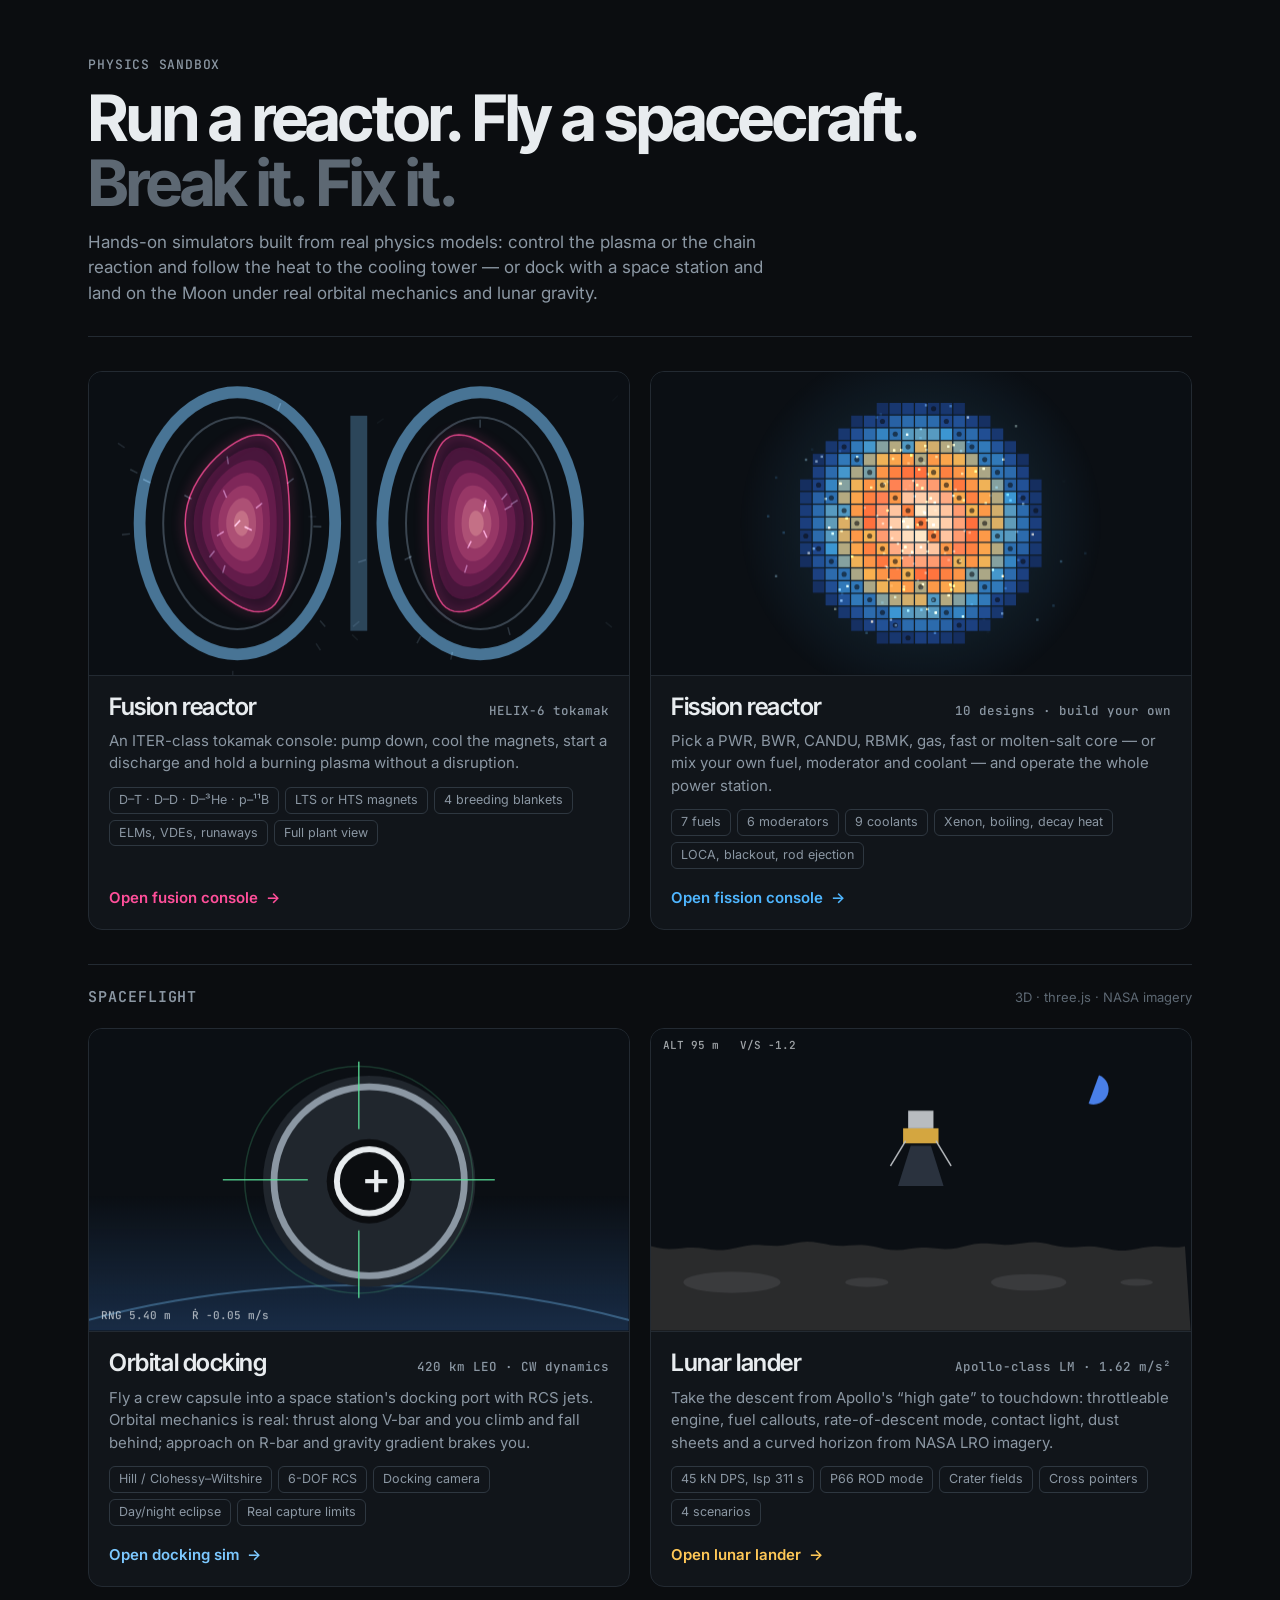
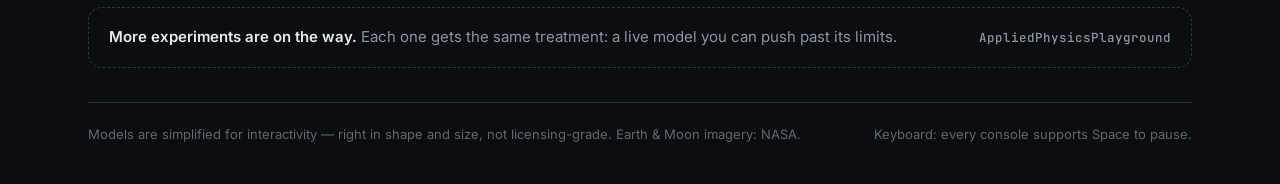
==== commit a0c47abc: "Add spaceflight games: orbital docking sim and 3D lunar lander - docking/: Clohessy-Wiltshire relati" ====
--- a/index.html
+++ b/index.html
@@ -4,7 +4,7 @@
 <meta charset="utf-8">
 <meta name="viewport" content="width=device-width, initial-scale=1">
 <title>Physics Sandbox</title>
-<meta name="description" content="Interactive physics simulators: a tokamak fusion reactor and a configurable fission power plant, each with its full turbine-to-cooling-tower plant view.">
+<meta name="description" content="Interactive physics simulators: a tokamak fusion reactor, a configurable fission power plant, a realistic orbital docking simulator and a 3D lunar lander.">
 <link rel="preconnect" href="https://fonts.googleapis.com">
 <link rel="preconnect" href="https://fonts.gstatic.com" crossorigin>
 <link href="https://fonts.googleapis.com/css2?family=Inter+Tight:wght@500;600;700&family=Inter:wght@400;500;600&family=JetBrains+Mono:wght@400;500&display=swap" rel="stylesheet">
@@ -35,7 +35,10 @@
 .go{margin-top:auto;padding-top:8px;font-weight:600;display:flex;align-items:center;gap:8px}
 .go i{font-style:normal;transition:transform .2s}
 .card:hover .go i{transform:translateX(4px)}
-.fusion .go{color:var(--pink)}.fission .go{color:var(--cher)}
+.fusion .go{color:var(--pink)}.fission .go{color:var(--cher)}.dock .go{color:var(--ice)}.lander .go{color:var(--gold)}
+.group{grid-column:1/-1;display:flex;align-items:baseline;justify-content:space-between;gap:12px;margin-top:14px;border-top:1px solid var(--line);padding-top:22px}
+.group h3{font:600 15px var(--mono);letter-spacing:.06em;text-transform:uppercase;color:var(--mute);margin:0}
+.group span{color:var(--dim);font-size:13px}
 .soon{grid-column:1/-1;display:flex;justify-content:space-between;align-items:center;gap:16px;flex-wrap:wrap;padding:18px 20px;border:1px dashed var(--line2);border-radius:14px;color:var(--mute)}
 .soon b{color:var(--ink);font-weight:600}
 footer{border-top:1px solid var(--line);padding:22px 0 40px;color:var(--dim);font-size:13px;display:flex;justify-content:space-between;gap:12px;flex-wrap:wrap}
@@ -47,8 +50,8 @@
 <div class="wrap">
   <header>
     <div class="kicker">Physics Sandbox</div>
-    <h1>Run a reactor.<br><span>Break it. Fix it.</span></h1>
-    <p class="lede">Hands-on simulators built from real physics models: control the plasma or the chain reaction, then follow the heat all the way through the turbine hall to the cooling tower.</p>
+    <h1>Run a reactor. Fly a spacecraft.<br><span>Break it. Fix it.</span></h1>
+    <p class="lede">Hands-on simulators built from real physics models: control the plasma or the chain reaction and follow the heat to the cooling tower — or dock with a space station and land on the Moon under real orbital mechanics and lunar gravity.</p>
   </header>
 
   <main class="grid">
@@ -70,10 +73,29 @@
         <span class="go">Open fission console <i>→</i></span>
       </div>
     </a>
+    <div class="group"><h3>Spaceflight</h3><span>3D · three.js · NASA imagery</span></div>
+    <a class="card dock" href="docking/" aria-label="Open the orbital docking simulator">
+      <canvas id="cvDock" aria-hidden="true"></canvas>
+      <div class="body">
+        <div class="title"><h2>Orbital docking</h2><span class="tag">420 km LEO · CW dynamics</span></div>
+        <p>Fly a crew capsule into a space station's docking port with RCS jets. Orbital mechanics is real: thrust along V-bar and you climb and fall behind; approach on R-bar and gravity gradient brakes you.</p>
+        <ul><li>Hill / Clohessy–Wiltshire</li><li>6-DOF RCS</li><li>Docking camera</li><li>Day/night eclipse</li><li>Real capture limits</li></ul>
+        <span class="go">Open docking sim <i>→</i></span>
+      </div>
+    </a>
+    <a class="card lander" href="lander/" aria-label="Open the lunar lander game">
+      <canvas id="cvLand" aria-hidden="true"></canvas>
+      <div class="body">
+        <div class="title"><h2>Lunar lander</h2><span class="tag">Apollo-class LM · 1.62 m/s²</span></div>
+        <p>Take the descent from Apollo's “high gate” to touchdown: throttleable engine, fuel callouts, rate-of-descent mode, contact light, dust sheets and a curved horizon from NASA LRO imagery.</p>
+        <ul><li>45 kN DPS, Isp 311 s</li><li>P66 ROD mode</li><li>Crater fields</li><li>Cross pointers</li><li>4 scenarios</li></ul>
+        <span class="go">Open lunar lander <i>→</i></span>
+      </div>
+    </a>
     <div class="soon"><span><b>More experiments are on the way.</b> Each one gets the same treatment: a live model you can push past its limits.</span><span class="tag">AppliedPhysicsPlayground</span></div>
   </main>
 
-  <footer><span>Models are simplified for interactivity — right in shape and size, not licensing-grade.</span><span>Keyboard: every console supports Space to pause.</span></footer>
+  <footer><span>Models are simplified for interactivity — right in shape and size, not licensing-grade. Earth &amp; Moon imagery: NASA.</span><span>Keyboard: every console supports Space to pause.</span></footer>
 </div>
 <script>
 {
@@ -130,7 +152,42 @@
   for (let i = nN.length - 1; i >= 0; i--) { const q = nN[i]; q.l += 0.016; const f = q.l / 0.9; if (f > 1) { nN.splice(i, 1); continue; } const sp = 3 * Math.max(0.15, 1 - f * 1.3); q.x += q.vx * sp; q.y += q.vy * sp; if (Math.random() < 0.06) { const a = Math.random() * 6.283; q.vx = Math.cos(a); q.vy = Math.sin(a); } const th = Math.min(1, f * 1.4); c.fillStyle = `rgba(${Math.round(255 - 170 * th)},${Math.round(190 - 10 * th)},${Math.round(90 + 165 * th)},${0.8 * (1 - f)})`; c.fillRect(q.x - 1, q.y - 1, 2.4, 2.4); }
   c.globalCompositeOperation = 'source-over';
 }
-function loop(now) { const t = now / 1000; fusion(t); fission(t); if (!reduce) requestAnimationFrame(loop); }
+// docking: centreline target with standoff cross, approach ring breathing in
+function dock(t) {
+  const { c, W, H } = fit(document.getElementById('cvDock'));
+  c.clearRect(0, 0, W, H);
+  const g = c.createLinearGradient(0, H * 0.55, 0, H); g.addColorStop(0, 'rgba(60,120,200,0)'); g.addColorStop(1, 'rgba(60,120,200,0.28)'); c.fillStyle = g; c.fillRect(0, 0, W, H);
+  c.strokeStyle = 'rgba(124,200,255,0.35)'; c.lineWidth = 2; c.beginPath(); c.ellipse(W / 2, H * 1.9, W * 1.1, H * 1.05, 0, Math.PI * 1.15, Math.PI * 1.85); c.stroke();
+  const cx = W / 2 + Math.sin(t * 0.7) * W * 0.02, cy = H / 2 + Math.cos(t * 0.5) * H * 0.02, R = Math.min(W, H) * 0.28;
+  c.fillStyle = '#20262d'; c.beginPath(); c.arc(cx, cy, R * 1.25, 0, 7); c.fill();
+  c.strokeStyle = '#8b97a3'; c.lineWidth = R * 0.08; c.beginPath(); c.arc(cx, cy, R * 1.12, 0, 7); c.stroke();
+  c.fillStyle = '#0b0d10'; c.beginPath(); c.arc(cx, cy, R * 0.5, 0, 7); c.fill();
+  c.strokeStyle = '#e8ecef'; c.lineWidth = R * 0.07; c.beginPath(); c.arc(cx, cy, R * 0.38, 0, 7); c.stroke();
+  const ox = Math.sin(t * 0.9) * R * 0.12, oy = Math.cos(t * 0.6) * R * 0.08;
+  c.lineWidth = R * 0.05; c.beginPath(); c.moveTo(cx + ox - R * 0.13, cy + oy); c.lineTo(cx + ox + R * 0.13, cy + oy); c.moveTo(cx + ox, cy + oy - R * 0.13); c.lineTo(cx + ox, cy + oy + R * 0.13); c.stroke();
+  c.strokeStyle = 'rgba(91,227,154,0.85)'; c.lineWidth = 1.5;
+  c.beginPath(); c.moveTo(W / 2 - R * 1.6, H / 2); c.lineTo(W / 2 - R * 0.6, H / 2); c.moveTo(W / 2 + R * 0.6, H / 2); c.lineTo(W / 2 + R * 1.6, H / 2); c.moveTo(W / 2, H / 2 - R * 1.4); c.lineTo(W / 2, H / 2 - R * 0.6); c.moveTo(W / 2, H / 2 + R * 0.6); c.lineTo(W / 2, H / 2 + R * 1.4); c.stroke();
+  const k = (t * 0.25) % 1; c.strokeStyle = `rgba(91,227,154,${0.6 * (1 - k)})`; c.beginPath(); c.arc(W / 2, H / 2, R * (2.4 - 1.6 * k), 0, 7); c.stroke();
+  c.fillStyle = 'rgba(232,236,239,0.7)'; c.font = '500 11px JetBrains Mono, monospace'; c.fillText(`RNG ${(12 - 10 * k).toFixed(2)} m   Ṙ −0.05 m/s`, 12, H - 12);
+}
+// lander: craters, LM descending on a faint plume, dust sheets at touchdown
+const dD = [];
+function lander(t) {
+  const { c, W, H } = fit(document.getElementById('cvLand'));
+  c.clearRect(0, 0, W, H);
+  c.fillStyle = 'rgba(80,140,255,0.9)'; c.beginPath(); c.arc(W * 0.82, H * 0.2, Math.min(W, H) * 0.05, -1.2, 1.9); c.fill();
+  const gy = H * 0.72;
+  c.fillStyle = '#2a2b2c'; c.beginPath(); c.moveTo(0, gy); for (let x = 0; x <= W; x += 6) c.lineTo(x, gy + Math.sin(x * 0.03) * 3 + Math.sin(x * 0.11) * 1.5); c.lineTo(W, H); c.lineTo(0, H); c.fill();
+  c.fillStyle = '#3a3b3d'; for (const [x, r] of [[0.15, 0.09], [0.4, 0.04], [0.7, 0.07], [0.9, 0.03]]) { c.beginPath(); c.ellipse(W * x, gy + H * 0.12, W * r, W * r * 0.22, 0, 0, 7); c.fill(); }
+  const cyc = (t % 9) / 9, alt = Math.max(0, 1 - cyc * 1.25), lx = W * 0.5, ly = gy - 20 - alt * H * 0.5, s = Math.min(W, H) / 120;
+  if (alt > 0 && !reduce) { c.fillStyle = 'rgba(184,208,255,0.18)'; c.beginPath(); c.moveTo(lx - 4 * s, ly + 6 * s); c.lineTo(lx + 4 * s, ly + 6 * s); c.lineTo(lx + 9 * s, ly + 22 * s); c.lineTo(lx - 9 * s, ly + 22 * s); c.fill(); if (alt < 0.35) for (let i = 0; i < 6; i++) { const sg = Math.random() < 0.5 ? -1 : 1; dD.push({ x: lx, y: gy + 2, vx: sg * (2 + Math.random() * 5), l: 0 }); } }
+  c.fillStyle = '#d4a640'; c.fillRect(lx - 7 * s, ly - 1 * s, 14 * s, 6 * s);
+  c.fillStyle = '#b8bcc0'; c.fillRect(lx - 5 * s, ly - 8 * s, 10 * s, 7 * s);
+  c.strokeStyle = '#b8bcc0'; c.lineWidth = 1.5; c.beginPath(); c.moveTo(lx - 6 * s, ly + 4 * s); c.lineTo(lx - 12 * s, ly + 14 * s); c.moveTo(lx + 6 * s, ly + 4 * s); c.lineTo(lx + 12 * s, ly + 14 * s); c.stroke();
+  for (let i = dD.length - 1; i >= 0; i--) { const q = dD[i]; q.l += 0.016; q.x += q.vx; if (q.l > 0.6) { dD.splice(i, 1); continue; } c.fillStyle = `rgba(181,178,170,${0.6 * (1 - q.l / 0.6)})`; c.fillRect(q.x, q.y - Math.random() * 2, 2, 1.5); }
+  c.fillStyle = 'rgba(232,236,239,0.7)'; c.font = '500 11px JetBrains Mono, monospace'; c.fillText(alt > 0 ? `ALT ${(alt * 150).toFixed(0)} m   V/S −1.2` : 'CONTACT LIGHT', 12, 20);
+}
+function loop(now) { const t = now / 1000; fusion(t); fission(t); dock(t); lander(t); if (!reduce) requestAnimationFrame(loop); }
 requestAnimationFrame(loop);
 addEventListener('resize', () => requestAnimationFrame(loop));
 }
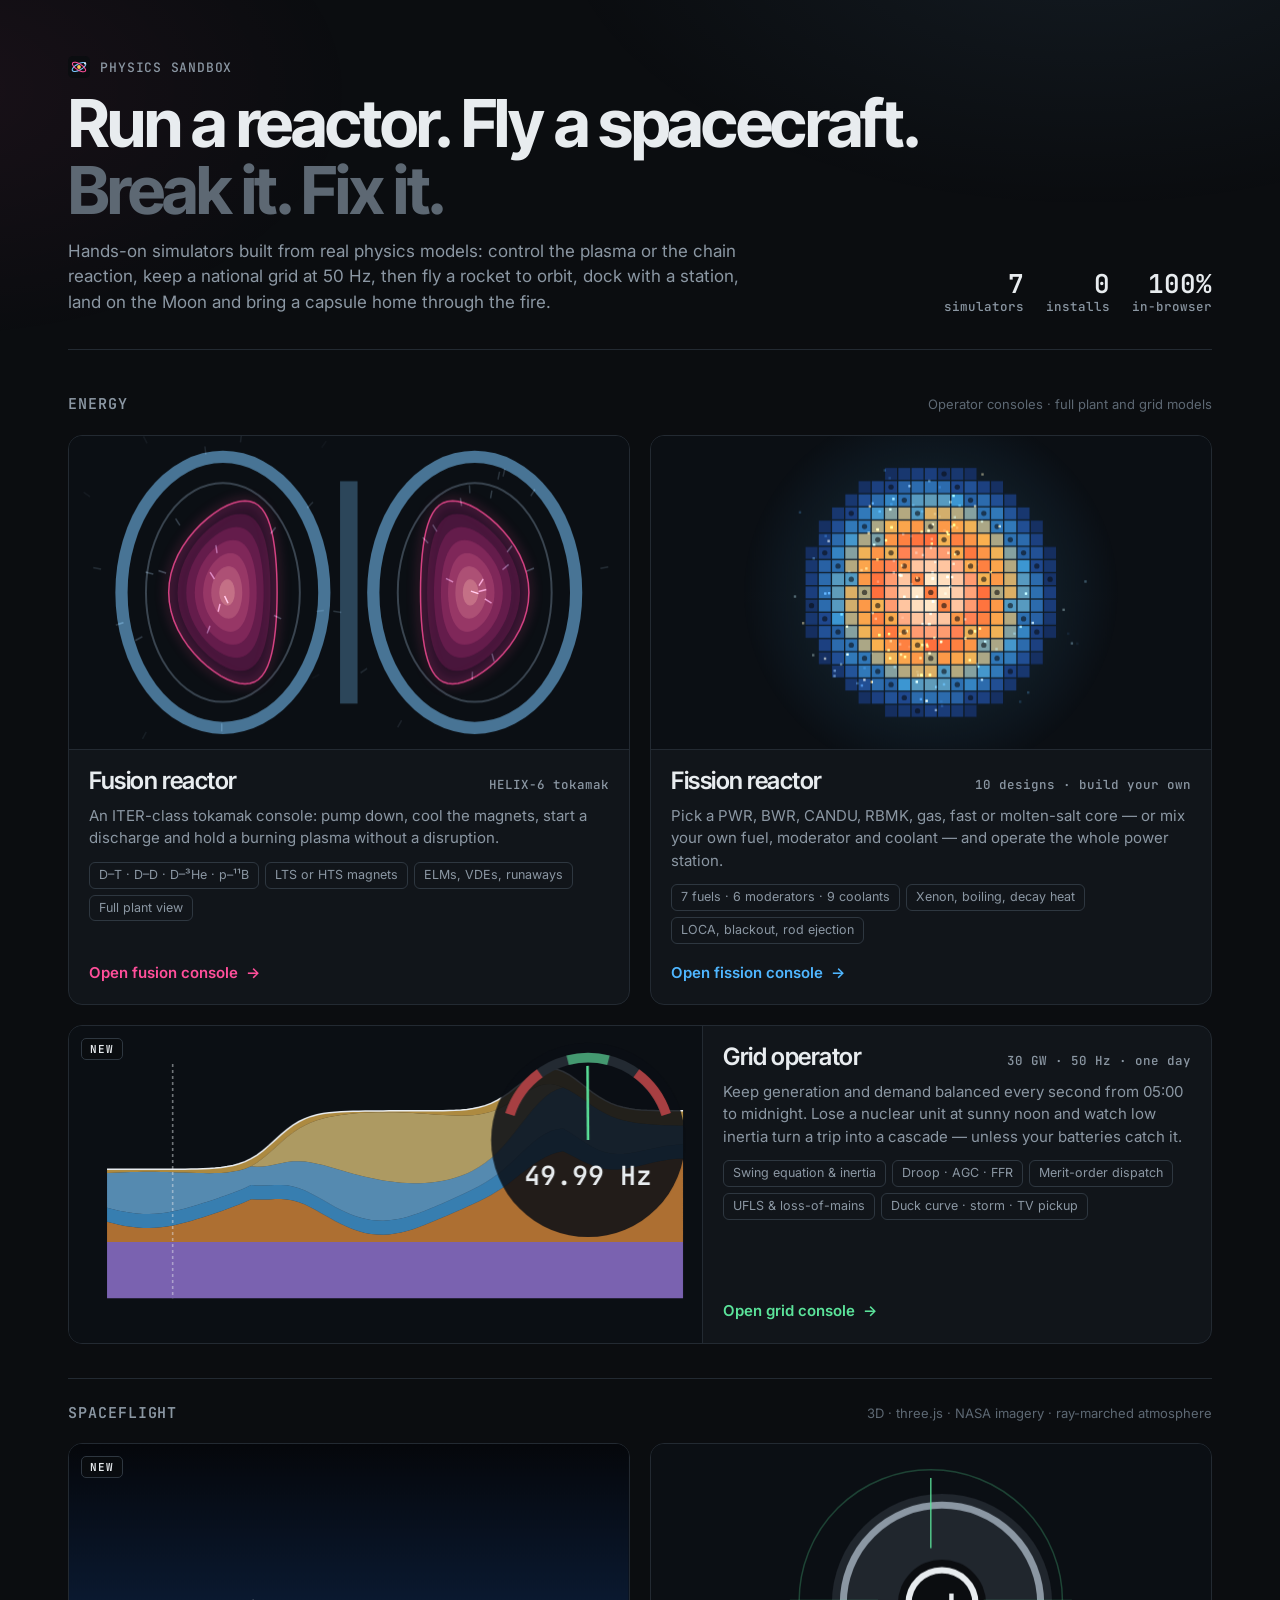
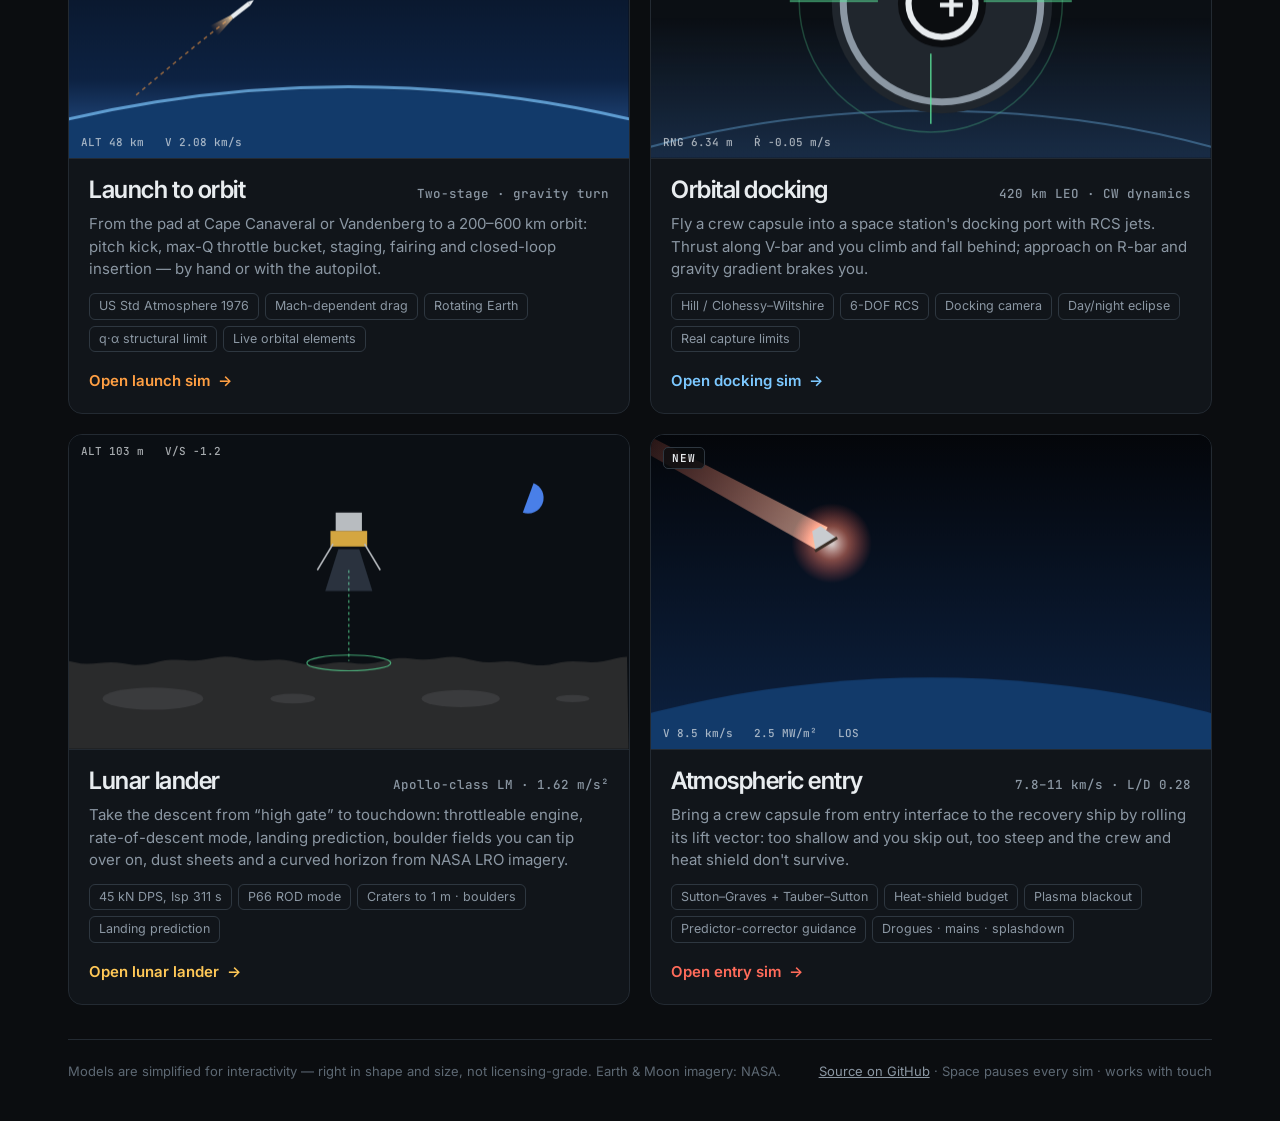
==== commit 6af9d435: "Add launch, reentry and grid sims; rebuild docking and lander; shared 3D kit New simulators - Launch" ====
--- a/index.html
+++ b/index.html
@@ -3,30 +3,45 @@
 <head>
 <meta charset="utf-8">
 <meta name="viewport" content="width=device-width, initial-scale=1">
-<title>Physics Sandbox</title>
-<meta name="description" content="Interactive physics simulators: a tokamak fusion reactor, a configurable fission power plant, a realistic orbital docking simulator and a 3D lunar lander.">
+<title>Physics Sandbox · AppliedPhysicsPlayground</title>
+<meta name="description" content="Interactive physics simulators in the browser: tokamak fusion, fission power plants, a national grid at 50 Hz, launch to orbit, orbital docking, atmospheric entry and a 3D lunar lander.">
+<meta name="theme-color" content="#0b0d10">
+<meta property="og:title" content="Physics Sandbox">
+<meta property="og:description" content="Run a reactor, keep the grid at 50 Hz, fly a rocket to orbit, dock, re-enter and land on the Moon — all on real physics models.">
+<link rel="icon" href="favicon.svg" type="image/svg+xml">
 <link rel="preconnect" href="https://fonts.googleapis.com">
 <link rel="preconnect" href="https://fonts.gstatic.com" crossorigin>
 <link href="https://fonts.googleapis.com/css2?family=Inter+Tight:wght@500;600;700&family=Inter:wght@400;500;600&family=JetBrains+Mono:wght@400;500&display=swap" rel="stylesheet">
 <style>
 /* Physics Sandbox launcher — same graphite console language as the simulators; each card is a live window into its machine */
-:root{color-scheme:dark;--bg:#0b0d10;--p1:#11151a;--p2:#161b21;--line:#232a32;--line2:#2e3740;--ink:#e8ecef;--mute:#8b97a3;--dim:#5d6873;--pink:#ff4f9a;--cher:#4fb6ff;--ice:#7cc8ff;--gold:#ffc857;--mono:"JetBrains Mono",ui-monospace,monospace}
+:root{color-scheme:dark;--bg:#0b0d10;--p1:#11151a;--p2:#161b21;--line:#232a32;--line2:#2e3740;--ink:#e8ecef;--mute:#8b97a3;--dim:#5d6873;--pink:#ff4f9a;--cher:#4fb6ff;--ice:#7cc8ff;--gold:#ffc857;--grn:#5be39a;--org:#ff9f43;--red:#ff6b5a;--mono:"JetBrains Mono",ui-monospace,monospace}
 *{box-sizing:border-box;min-width:0}
 html,body{margin:0;background:var(--bg);color:var(--ink);font:15px/1.5 Inter,system-ui,-apple-system,"Segoe UI",sans-serif;-webkit-font-smoothing:antialiased}
+body::before{content:"";position:fixed;inset:0;pointer-events:none;background:radial-gradient(900px 500px at 85% -10%,rgba(124,200,255,.08),transparent 60%),radial-gradient(700px 420px at -5% 10%,rgba(255,79,154,.06),transparent 60%);z-index:0}
 a{color:inherit}
-.wrap{max-width:1180px;margin:0 auto;padding:0 max(18px,3vw)}
-header{padding:56px 0 30px;border-bottom:1px solid var(--line)}
-.kicker{font:500 13px var(--mono);color:var(--mute);letter-spacing:.06em;text-transform:uppercase}
-h1{font:700 clamp(36px,5.4vw,64px)/1.02 "Inter Tight",Inter,sans-serif;letter-spacing:-.035em;margin:12px 0 14px}
+.wrap{position:relative;z-index:1;max-width:1220px;margin:0 auto;padding:0 max(18px,3vw)}
+header{padding:56px 0 34px;border-bottom:1px solid var(--line);display:grid;grid-template-columns:minmax(0,1fr) auto;gap:24px;align-items:end}
+.kicker{font:500 13px var(--mono);color:var(--mute);letter-spacing:.06em;text-transform:uppercase;display:flex;align-items:center;gap:10px}
+.kicker img{width:22px;height:22px}
+h1{font:700 clamp(36px,5.4vw,66px)/1.02 "Inter Tight",Inter,sans-serif;letter-spacing:-.035em;margin:12px 0 14px}
 h1 span{color:var(--dim)}
-.lede{color:var(--mute);font-size:17px;max-width:62ch;margin:0}
-.grid{display:grid;grid-template-columns:repeat(2,minmax(0,1fr));gap:20px;padding:34px 0}
-.card{display:flex;flex-direction:column;background:var(--p1);border:1px solid var(--line);border-radius:14px;overflow:hidden;text-decoration:none;transition:border-color .2s,transform .2s}
-.card:hover{border-color:var(--line2);transform:translateY(-2px)}
+.lede{color:var(--mute);font-size:17px;max-width:64ch;margin:0}
+.stats{display:flex;gap:22px;font:500 12.5px var(--mono);color:var(--mute);text-align:right}
+.stats b{display:block;font:600 26px/1.1 var(--mono);color:var(--ink)}
+.grid{display:grid;grid-template-columns:repeat(2,minmax(0,1fr));gap:20px;padding:30px 0 34px}
+.group{grid-column:1/-1;display:flex;align-items:baseline;justify-content:space-between;gap:12px;margin-top:10px;padding-top:4px}
+.group:not(:first-child){border-top:1px solid var(--line);padding-top:24px;margin-top:14px}
+.group h3{font:600 15px var(--mono);letter-spacing:.06em;text-transform:uppercase;color:var(--mute);margin:0}
+.group span{color:var(--dim);font-size:13px}
+.card{position:relative;display:flex;flex-direction:column;background:var(--p1);border:1px solid var(--line);border-radius:14px;overflow:hidden;text-decoration:none;transition:border-color .2s,transform .2s,box-shadow .2s}
+.card:hover{border-color:var(--line2);transform:translateY(-2px);box-shadow:0 14px 40px rgba(0,0,0,.35)}
 .card:focus-visible{outline:2px solid var(--ice);outline-offset:3px}
 .card canvas{display:block;width:100%;aspect-ratio:16/9;background:#0b0f14;border-bottom:1px solid var(--line)}
+.card.wide{grid-column:1/-1;display:grid;grid-template-columns:minmax(0,1.25fr) minmax(0,1fr)}
+.card.wide canvas{aspect-ratio:auto;height:100%;min-height:260px;border-bottom:0;border-right:1px solid var(--line)}
+.new{position:absolute;top:12px;left:12px;font:600 11px var(--mono);letter-spacing:.08em;padding:3px 8px;border-radius:5px;background:rgba(11,13,16,.8);border:1px solid var(--line2);color:var(--ink)}
 .body{padding:18px 20px 20px;display:flex;flex-direction:column;gap:10px;flex:1}
-.title{display:flex;justify-content:space-between;align-items:baseline;gap:12px}
+.title{display:flex;justify-content:space-between;align-items:baseline;gap:12px;flex-wrap:wrap}
 h2{font:600 24px/1.1 "Inter Tight",Inter,sans-serif;letter-spacing:-.02em;margin:0}
 .tag{font:500 12.5px var(--mono);color:var(--mute);white-space:nowrap}
 .body p{margin:0;color:var(--mute)}
@@ -35,82 +50,112 @@
 .go{margin-top:auto;padding-top:8px;font-weight:600;display:flex;align-items:center;gap:8px}
 .go i{font-style:normal;transition:transform .2s}
 .card:hover .go i{transform:translateX(4px)}
-.fusion .go{color:var(--pink)}.fission .go{color:var(--cher)}.dock .go{color:var(--ice)}.lander .go{color:var(--gold)}
-.group{grid-column:1/-1;display:flex;align-items:baseline;justify-content:space-between;gap:12px;margin-top:14px;border-top:1px solid var(--line);padding-top:22px}
-.group h3{font:600 15px var(--mono);letter-spacing:.06em;text-transform:uppercase;color:var(--mute);margin:0}
-.group span{color:var(--dim);font-size:13px}
-.soon{grid-column:1/-1;display:flex;justify-content:space-between;align-items:center;gap:16px;flex-wrap:wrap;padding:18px 20px;border:1px dashed var(--line2);border-radius:14px;color:var(--mute)}
-.soon b{color:var(--ink);font-weight:600}
+.fusion .go{color:var(--pink)}.fission .go{color:var(--cher)}.gridc .go{color:var(--grn)}.launch .go{color:var(--org)}.dock .go{color:var(--ice)}.lander .go{color:var(--gold)}.entry .go{color:var(--red)}
 footer{border-top:1px solid var(--line);padding:22px 0 40px;color:var(--dim);font-size:13px;display:flex;justify-content:space-between;gap:12px;flex-wrap:wrap}
-@media(max-width:820px){.grid{grid-template-columns:minmax(0,1fr)}header{padding-top:36px}}
+footer a{color:var(--mute)}footer a:hover{color:var(--ink)}
+@media(max-width:900px){.grid{grid-template-columns:minmax(0,1fr)}.card.wide{grid-template-columns:minmax(0,1fr)}.card.wide canvas{aspect-ratio:16/9;height:auto;border-right:0;border-bottom:1px solid var(--line)}header{grid-template-columns:minmax(0,1fr);padding-top:36px}.stats{text-align:left}}
 @media(prefers-reduced-motion:reduce){.card,.go i{transition:none}}
 </style>
 </head>
 <body>
 <div class="wrap">
   <header>
-    <div class="kicker">Physics Sandbox</div>
-    <h1>Run a reactor. Fly a spacecraft.<br><span>Break it. Fix it.</span></h1>
-    <p class="lede">Hands-on simulators built from real physics models: control the plasma or the chain reaction and follow the heat to the cooling tower — or dock with a space station and land on the Moon under real orbital mechanics and lunar gravity.</p>
+    <div>
+      <div class="kicker"><img src="favicon.svg" alt="">Physics Sandbox</div>
+      <h1>Run a reactor. Fly a spacecraft.<br><span>Break it. Fix it.</span></h1>
+      <p class="lede">Hands-on simulators built from real physics models: control the plasma or the chain reaction, keep a national grid at 50 Hz, then fly a rocket to orbit, dock with a station, land on the Moon and bring a capsule home through the fire.</p>
+    </div>
+    <div class="stats"><div><b>7</b>simulators</div><div><b>0</b>installs</div><div><b>100%</b>in-browser</div></div>
   </header>
 
   <main class="grid">
+    <div class="group"><h3>Energy</h3><span>Operator consoles · full plant and grid models</span></div>
     <a class="card fusion" href="fusion/" aria-label="Open the fusion reactor simulator">
-      <canvas id="cvFus" aria-hidden="true"></canvas>
+      <canvas data-anim="fusion" aria-hidden="true"></canvas>
       <div class="body">
         <div class="title"><h2>Fusion reactor</h2><span class="tag">HELIX-6 tokamak</span></div>
         <p>An ITER-class tokamak console: pump down, cool the magnets, start a discharge and hold a burning plasma without a disruption.</p>
-        <ul><li>D–T · D–D · D–³He · p–¹¹B</li><li>LTS or HTS magnets</li><li>4 breeding blankets</li><li>ELMs, VDEs, runaways</li><li>Full plant view</li></ul>
+        <ul><li>D–T · D–D · D–³He · p–¹¹B</li><li>LTS or HTS magnets</li><li>ELMs, VDEs, runaways</li><li>Full plant view</li></ul>
         <span class="go">Open fusion console <i>→</i></span>
       </div>
     </a>
     <a class="card fission" href="fission/" aria-label="Open the fission reactor simulator">
-      <canvas id="cvFis" aria-hidden="true"></canvas>
+      <canvas data-anim="fission" aria-hidden="true"></canvas>
       <div class="body">
         <div class="title"><h2>Fission reactor</h2><span class="tag">10 designs · build your own</span></div>
         <p>Pick a PWR, BWR, CANDU, RBMK, gas, fast or molten-salt core — or mix your own fuel, moderator and coolant — and operate the whole power station.</p>
-        <ul><li>7 fuels</li><li>6 moderators</li><li>9 coolants</li><li>Xenon, boiling, decay heat</li><li>LOCA, blackout, rod ejection</li></ul>
+        <ul><li>7 fuels · 6 moderators · 9 coolants</li><li>Xenon, boiling, decay heat</li><li>LOCA, blackout, rod ejection</li></ul>
         <span class="go">Open fission console <i>→</i></span>
       </div>
     </a>
-    <div class="group"><h3>Spaceflight</h3><span>3D · three.js · NASA imagery</span></div>
+    <a class="card gridc wide" href="grid/" aria-label="Open the grid operator simulator">
+      <canvas data-anim="grid" aria-hidden="true"></canvas>
+      <span class="new">NEW</span>
+      <div class="body">
+        <div class="title"><h2>Grid operator</h2><span class="tag">30 GW · 50 Hz · one day</span></div>
+        <p>Keep generation and demand balanced every second from 05:00 to midnight. Lose a nuclear unit at sunny noon and watch low inertia turn a trip into a cascade — unless your batteries catch it.</p>
+        <ul><li>Swing equation & inertia</li><li>Droop · AGC · FFR</li><li>Merit-order dispatch</li><li>UFLS & loss-of-mains</li><li>Duck curve · storm · TV pickup</li></ul>
+        <span class="go">Open grid console <i>→</i></span>
+      </div>
+    </a>
+
+    <div class="group"><h3>Spaceflight</h3><span>3D · three.js · NASA imagery · ray-marched atmosphere</span></div>
+    <a class="card launch" href="launch/" aria-label="Open the launch to orbit simulator">
+      <canvas data-anim="launch" aria-hidden="true"></canvas>
+      <span class="new">NEW</span>
+      <div class="body">
+        <div class="title"><h2>Launch to orbit</h2><span class="tag">Two-stage · gravity turn</span></div>
+        <p>From the pad at Cape Canaveral or Vandenberg to a 200–600 km orbit: pitch kick, max-Q throttle bucket, staging, fairing and closed-loop insertion — by hand or with the autopilot.</p>
+        <ul><li>US Std Atmosphere 1976</li><li>Mach-dependent drag</li><li>Rotating Earth</li><li>q·α structural limit</li><li>Live orbital elements</li></ul>
+        <span class="go">Open launch sim <i>→</i></span>
+      </div>
+    </a>
     <a class="card dock" href="docking/" aria-label="Open the orbital docking simulator">
-      <canvas id="cvDock" aria-hidden="true"></canvas>
+      <canvas data-anim="dock" aria-hidden="true"></canvas>
       <div class="body">
         <div class="title"><h2>Orbital docking</h2><span class="tag">420 km LEO · CW dynamics</span></div>
-        <p>Fly a crew capsule into a space station's docking port with RCS jets. Orbital mechanics is real: thrust along V-bar and you climb and fall behind; approach on R-bar and gravity gradient brakes you.</p>
+        <p>Fly a crew capsule into a space station's docking port with RCS jets. Thrust along V-bar and you climb and fall behind; approach on R-bar and gravity gradient brakes you.</p>
         <ul><li>Hill / Clohessy–Wiltshire</li><li>6-DOF RCS</li><li>Docking camera</li><li>Day/night eclipse</li><li>Real capture limits</li></ul>
         <span class="go">Open docking sim <i>→</i></span>
       </div>
     </a>
     <a class="card lander" href="lander/" aria-label="Open the lunar lander game">
-      <canvas id="cvLand" aria-hidden="true"></canvas>
+      <canvas data-anim="lander" aria-hidden="true"></canvas>
       <div class="body">
         <div class="title"><h2>Lunar lander</h2><span class="tag">Apollo-class LM · 1.62 m/s²</span></div>
-        <p>Take the descent from Apollo's “high gate” to touchdown: throttleable engine, fuel callouts, rate-of-descent mode, contact light, dust sheets and a curved horizon from NASA LRO imagery.</p>
-        <ul><li>45 kN DPS, Isp 311 s</li><li>P66 ROD mode</li><li>Crater fields</li><li>Cross pointers</li><li>4 scenarios</li></ul>
+        <p>Take the descent from “high gate” to touchdown: throttleable engine, rate-of-descent mode, landing prediction, boulder fields you can tip over on, dust sheets and a curved horizon from NASA LRO imagery.</p>
+        <ul><li>45 kN DPS, Isp 311 s</li><li>P66 ROD mode</li><li>Craters to 1 m · boulders</li><li>Landing prediction</li></ul>
         <span class="go">Open lunar lander <i>→</i></span>
       </div>
     </a>
-    <div class="soon"><span><b>More experiments are on the way.</b> Each one gets the same treatment: a live model you can push past its limits.</span><span class="tag">AppliedPhysicsPlayground</span></div>
+    <a class="card entry" href="reentry/" aria-label="Open the atmospheric entry simulator">
+      <canvas data-anim="entry" aria-hidden="true"></canvas>
+      <span class="new">NEW</span>
+      <div class="body">
+        <div class="title"><h2>Atmospheric entry</h2><span class="tag">7.8–11 km/s · L/D 0.28</span></div>
+        <p>Bring a crew capsule from entry interface to the recovery ship by rolling its lift vector: too shallow and you skip out, too steep and the crew and heat shield don't survive.</p>
+        <ul><li>Sutton–Graves + Tauber–Sutton</li><li>Heat-shield budget</li><li>Plasma blackout</li><li>Predictor-corrector guidance</li><li>Drogues · mains · splashdown</li></ul>
+        <span class="go">Open entry sim <i>→</i></span>
+      </div>
+    </a>
   </main>
 
-  <footer><span>Models are simplified for interactivity — right in shape and size, not licensing-grade. Earth &amp; Moon imagery: NASA.</span><span>Keyboard: every console supports Space to pause.</span></footer>
+  <footer><span>Models are simplified for interactivity — right in shape and size, not licensing-grade. Earth &amp; Moon imagery: NASA.</span><span><a href="https://github.com/protoknight12/AppliedPhysicsPlayground">Source on GitHub</a> · Space pauses every sim · works with touch</span></footer>
 </div>
 <script>
 {
 const reduce = matchMedia('(prefers-reduced-motion: reduce)').matches;
-function fit(cv) {
-  const r = cv.getBoundingClientRect(), d = Math.min(2, devicePixelRatio || 1);
-  const w = Math.round(r.width * d), h = Math.round(r.height * d);
-  if (cv.width !== w || cv.height !== h) { cv.width = w; cv.height = h; }
-  const c = cv.getContext('2d'); c.setTransform(d, 0, 0, d, 0, 0); return { c, W: r.width, H: r.height };
-}
+const views = new Map();   // canvas → { c, W, H, visible }
+const dpr = () => Math.min(2, devicePixelRatio || 1);
+function size(cv) { const r = cv.getBoundingClientRect(), d = dpr(), v = views.get(cv); v.W = r.width; v.H = r.height; cv.width = Math.round(r.width * d); cv.height = Math.round(r.height * d); v.c.setTransform(d, 0, 0, d, 0, 0); }
+const ro = new ResizeObserver(es => es.forEach(e => views.has(e.target) && size(e.target)));
+const io = new IntersectionObserver(es => es.forEach(e => { const v = views.get(e.target); if (v) v.visible = e.isIntersecting; }), { rootMargin: '80px' });
+document.querySelectorAll('canvas[data-anim]').forEach(cv => { views.set(cv, { c: cv.getContext('2d'), W: 0, H: 0, visible: true, k: cv.dataset.anim }); size(cv); ro.observe(cv); io.observe(cv); });
+
+const A = {};
 // fusion: a D-shaped plasma with flux surfaces, ELM flashes and neutrons
 const fN = [];
-function fusion(t) {
-  const { c, W, H } = fit(document.getElementById('cvFus'));
-  c.clearRect(0, 0, W, H);
+A.fusion = (c, W, H, t) => {
   const s = Math.min(W / 16, H / 9);
   [-1, 1].forEach(sg => {
     const cx = W / 2 + sg * 3.6 * s, cy = H / 2;
@@ -127,35 +172,63 @@
   c.globalCompositeOperation = 'lighter';
   for (let i = fN.length - 1; i >= 0; i--) { const q = fN[i]; q.l += 0.016; q.x += q.vx * 4; q.y += q.vy * 4; if (q.l > 0.8) { fN.splice(i, 1); continue; } c.strokeStyle = `rgba(190,225,255,${0.45 * (1 - q.l / 0.8)})`; c.beginPath(); c.moveTo(q.x, q.y); c.lineTo(q.x - q.vx * 8, q.y - q.vy * 8); c.stroke(); }
   c.globalCompositeOperation = 'source-over';
-}
+};
 // fission: square lattice, power map breathing with rods, neutrons slowing from amber to blue
 const nN = [];
-function fission(t) {
-  const { c, W, H } = fit(document.getElementById('cvFis'));
-  c.clearRect(0, 0, W, H);
+A.fission = (c, W, H, t) => {
   const R = Math.min(W, H) * 0.4, cx = W / 2, cy = H / 2, N = 9, p = R / (N + 0.5);
   const g = c.createRadialGradient(cx, cy, R * 0.2, cx, cy, R * 1.5); g.addColorStop(0, 'rgba(79,182,255,0.18)'); g.addColorStop(1, 'rgba(79,182,255,0)'); c.fillStyle = g; c.fillRect(0, 0, W, H);
-  const ins = 0.25 + 0.15 * Math.sin(t * 0.6);
+  const ins = 0.25 + 0.15 * Math.sin(t * 0.6), stops = [[12, 22, 48], [30, 70, 140], [60, 150, 210], [250, 180, 80], [255, 110, 60], [255, 240, 210]];
   for (let i = -N; i <= N; i++) for (let j = -N; j <= N; j++) {
     const x = i * p, y = j * p, r = Math.hypot(x, y) / R; if (r > 1) continue;
-    const rod = (i * 7 + j * 3 + 40) % 5 === 0;
-    const y2 = (2.405 * r * 0.92) ** 2, J = 1 - y2 / 4 + y2 * y2 / 64 - y2 * y2 * y2 / 2304;
-    const v = J * (rod ? 1 - 0.6 * ins : 1);
-    const stops = [[12, 22, 48], [30, 70, 140], [60, 150, 210], [250, 180, 80], [255, 110, 60], [255, 240, 210]];
-    const f = Math.max(0, Math.min(0.999, v)) * 5, k = Math.floor(f), m = f - k, a = stops[k], b = stops[k + 1];
-    c.fillStyle = `rgb(${a.map((q, z) => Math.round(q + (b[z] - q) * m)).join(',')})`;
-    c.fillRect(cx + x - p * 0.45, cy + y - p * 0.45, p * 0.9, p * 0.9);
+    const rod = (i * 7 + j * 3 + 40) % 5 === 0, y2 = (2.405 * r * 0.92) ** 2, J = 1 - y2 / 4 + y2 * y2 / 64 - y2 * y2 * y2 / 2304;
+    const v = J * (rod ? 1 - 0.6 * ins : 1), f = Math.max(0, Math.min(0.999, v)) * 5, k = Math.floor(f), m = f - k, a = stops[k], b = stops[k + 1];
+    c.fillStyle = `rgb(${a.map((q, z) => Math.round(q + (b[z] - q) * m)).join(',')})`; c.fillRect(cx + x - p * 0.45, cy + y - p * 0.45, p * 0.9, p * 0.9);
     if (rod) { c.fillStyle = `rgba(10,12,15,${0.35 + 0.6 * ins})`; c.beginPath(); c.arc(cx + x, cy + y, p * 0.2, 0, 7); c.fill(); }
   }
   if (!reduce) for (let i = 0; i < 3; i++) { const a = Math.random() * 6.283, r = Math.sqrt(Math.random()) * R * 0.9; nN.push({ x: cx + r * Math.cos(a), y: cy + r * Math.sin(a), vx: Math.cos(a * 3), vy: Math.sin(a * 3), l: 0 }); }
   c.globalCompositeOperation = 'lighter';
   for (let i = nN.length - 1; i >= 0; i--) { const q = nN[i]; q.l += 0.016; const f = q.l / 0.9; if (f > 1) { nN.splice(i, 1); continue; } const sp = 3 * Math.max(0.15, 1 - f * 1.3); q.x += q.vx * sp; q.y += q.vy * sp; if (Math.random() < 0.06) { const a = Math.random() * 6.283; q.vx = Math.cos(a); q.vy = Math.sin(a); } const th = Math.min(1, f * 1.4); c.fillStyle = `rgba(${Math.round(255 - 170 * th)},${Math.round(190 - 10 * th)},${Math.round(90 + 165 * th)},${0.8 * (1 - f)})`; c.fillRect(q.x - 1, q.y - 1, 2.4, 2.4); }
   c.globalCompositeOperation = 'source-over';
-}
+};
+// grid: frequency gauge + a day's generation stack scrolling, with a trip transient every few seconds
+A.grid = (c, W, H, t) => {
+  const L = W * 0.06, R = W * 0.97, T = H * 0.12, B = H * 0.86, hrs = 24, cyc = (t * 0.06) % 1;
+  const col = ['#b38cff', '#ff9f43', '#4fb6ff', '#7cc8ff', '#ffe08a', '#ffc857'];
+  const dem = h => 0.55 + 0.25 / (1 + Math.exp(-(h - 7) * 1.5)) + 0.18 * Math.exp(-(((h - 18.5) / 1.9) ** 2));
+  const comp = h => { const sol = Math.max(0, Math.sin(Math.PI * (h - 6) / 13)) * 0.3, wind = 0.13 + 0.05 * Math.sin(h * 0.7 + t * 0.2); const d = dem(h); const nuc = 0.24, hyd = 0.06 + 0.04 * Math.exp(-(((h - 18.5) / 2) ** 2)); const rest = Math.max(0, d - nuc - sol - wind - hyd); return [nuc, rest * 0.85, hyd, wind, sol, rest * 0.15]; };
+  const X = h => L + h / hrs * (R - L), Y = v => B - v * (B - T);
+  let below = new Array(97).fill(0);
+  for (let k = 0; k < 6; k++) { c.fillStyle = col[k] + 'aa'; c.beginPath(); for (let i = 0; i <= 96; i++) { const h = i / 4, v = below[i] + comp(h)[k]; i ? c.lineTo(X(h), Y(v)) : c.moveTo(X(h), Y(v)); } for (let i = 96; i >= 0; i--) c.lineTo(X(i / 4), Y(below[i])); c.fill(); for (let i = 0; i <= 96; i++) below[i] += comp(i / 4)[k]; }
+  c.strokeStyle = '#e8ecef'; c.lineWidth = 1.5; c.beginPath(); for (let i = 0; i <= 96; i++) { const h = i / 4; i ? c.lineTo(X(h), Y(dem(h))) : c.moveTo(X(h), Y(dem(h))); } c.stroke();
+  const nh = cyc * 24; c.strokeStyle = 'rgba(232,236,239,.5)'; c.setLineDash([3, 3]); c.beginPath(); c.moveTo(X(nh), T); c.lineTo(X(nh), B); c.stroke(); c.setLineDash([]);
+  // gauge
+  const gx = W * 0.82, gy = H * 0.36, gr = Math.min(W * 0.13, H * 0.26), a0 = Math.PI * 1.1, a1 = Math.PI * 1.9;
+  const ph = (t % 7) / 7, f = 50 - (ph > 0.3 ? 0.45 * Math.exp(-(ph - 0.3) * 9) * Math.sin(Math.min(Math.PI / 2, (ph - 0.3) * 18)) : 0) + 0.01 * Math.sin(t * 3);
+  c.fillStyle = 'rgba(11,15,20,.85)'; c.beginPath(); c.arc(gx, gy, gr * 1.18, 0, 7); c.fill();
+  c.lineWidth = gr * 0.12; for (const [f1, f2, cc] of [[49, 51, '#232a32'], [49.8, 50.2, 'rgba(91,227,154,.6)'], [49, 49.5, 'rgba(255,77,77,.6)'], [50.5, 51, 'rgba(255,77,77,.6)']]) { c.strokeStyle = cc; c.beginPath(); c.arc(gx, gy, gr, a0 + (f1 - 49) / 2 * (a1 - a0), a0 + (f2 - 49) / 2 * (a1 - a0)); c.stroke(); }
+  const a = a0 + (f - 49) / 2 * (a1 - a0); c.strokeStyle = Math.abs(f - 50) < 0.2 ? '#5be39a' : '#ffb340'; c.lineWidth = 2.5; c.beginPath(); c.moveTo(gx, gy); c.lineTo(gx + Math.cos(a) * gr * 0.9, gy + Math.sin(a) * gr * 0.9); c.stroke();
+  c.fillStyle = '#e8ecef'; c.font = `600 ${Math.max(12, gr * 0.32)}px JetBrains Mono`; c.textAlign = 'center'; c.fillText(f.toFixed(2) + ' Hz', gx, gy + gr * 0.55); c.textAlign = 'left';
+};
+// launch: curved Earth limb, rocket climbing on a gravity-turn arc with a plume, staging flash
+A.launch = (c, W, H, t) => {
+  const cyc = (t % 10) / 10, cx = W * 0.5, R = W * 2.2, cy = H + R - H * 0.22;
+  const g = c.createLinearGradient(0, 0, 0, H); g.addColorStop(0, '#05070b'); g.addColorStop(0.75, '#0d2242'); g.addColorStop(1, '#2a5a9a'); c.fillStyle = g; c.fillRect(0, 0, W, H);
+  c.fillStyle = '#123a6a'; c.beginPath(); c.arc(cx, cy, R, 0, 7); c.fill();
+  c.strokeStyle = 'rgba(124,200,255,.7)'; c.lineWidth = 3; c.beginPath(); c.arc(cx, cy, R + 2, Math.PI * 1.2, Math.PI * 1.8); c.stroke();
+  const path = s => { const x = W * 0.12 + s * W * 0.78, y = H * 0.8 - Math.sin(Math.min(1, s * 1.2) * Math.PI / 2) * H * 0.62; return [x, y]; };
+  c.strokeStyle = 'rgba(255,159,67,.55)'; c.setLineDash([4, 4]); c.lineWidth = 1.5; c.beginPath(); for (let i = 0; i <= 60; i++) { const [x, y] = path(i / 60 * cyc); i ? c.lineTo(x, y) : c.moveTo(x, y); } c.stroke(); c.setLineDash([]);
+  const [x, y] = path(cyc), [x2, y2] = path(Math.max(0, cyc - 0.01)), ang = Math.atan2(y - y2, x - x2);
+  c.save(); c.translate(x, y); c.rotate(ang);
+  const pl = 18 + cyc * 40, pw = 3 + cyc * 14, pg = c.createLinearGradient(0, 0, -pl, 0); pg.addColorStop(0, 'rgba(255,240,200,.95)'); pg.addColorStop(1, 'rgba(255,160,80,0)');
+  c.fillStyle = pg; c.beginPath(); c.moveTo(-4, -2); c.lineTo(-pl, -pw); c.lineTo(-pl, pw); c.lineTo(-4, 2); c.fill();
+  c.fillStyle = '#e8ecef'; c.fillRect(-4, -2.2, cyc < 0.45 ? 22 : 9, 4.4); c.beginPath(); c.moveTo(cyc < 0.45 ? 18 : 5, -2.2); c.lineTo(cyc < 0.45 ? 24 : 11, 0); c.lineTo(cyc < 0.45 ? 18 : 5, 2.2); c.fill();
+  c.restore();
+  if (cyc > 0.45) { const s = (cyc - 0.45) * 60; const [bx, by] = path(0.45); c.fillStyle = 'rgba(232,236,239,.6)'; c.save(); c.translate(bx - s * 0.8, by + s * s * 0.06); c.rotate(s * 0.08); c.fillRect(-6, -2, 12, 4); c.restore(); }
+  c.fillStyle = 'rgba(232,236,239,0.7)'; c.font = '500 11px JetBrains Mono, monospace'; c.fillText(`ALT ${(cyc * 210).toFixed(0)} km   V ${(0.4 + cyc * 7.4).toFixed(2)} km/s${cyc > 0.45 ? '   S2' : ''}`, 12, H - 12);
+};
 // docking: centreline target with standoff cross, approach ring breathing in
-function dock(t) {
-  const { c, W, H } = fit(document.getElementById('cvDock'));
-  c.clearRect(0, 0, W, H);
+A.dock = (c, W, H, t) => {
   const g = c.createLinearGradient(0, H * 0.55, 0, H); g.addColorStop(0, 'rgba(60,120,200,0)'); g.addColorStop(1, 'rgba(60,120,200,0.28)'); c.fillStyle = g; c.fillRect(0, 0, W, H);
   c.strokeStyle = 'rgba(124,200,255,0.35)'; c.lineWidth = 2; c.beginPath(); c.ellipse(W / 2, H * 1.9, W * 1.1, H * 1.05, 0, Math.PI * 1.15, Math.PI * 1.85); c.stroke();
   const cx = W / 2 + Math.sin(t * 0.7) * W * 0.02, cy = H / 2 + Math.cos(t * 0.5) * H * 0.02, R = Math.min(W, H) * 0.28;
@@ -169,27 +242,47 @@
   c.beginPath(); c.moveTo(W / 2 - R * 1.6, H / 2); c.lineTo(W / 2 - R * 0.6, H / 2); c.moveTo(W / 2 + R * 0.6, H / 2); c.lineTo(W / 2 + R * 1.6, H / 2); c.moveTo(W / 2, H / 2 - R * 1.4); c.lineTo(W / 2, H / 2 - R * 0.6); c.moveTo(W / 2, H / 2 + R * 0.6); c.lineTo(W / 2, H / 2 + R * 1.4); c.stroke();
   const k = (t * 0.25) % 1; c.strokeStyle = `rgba(91,227,154,${0.6 * (1 - k)})`; c.beginPath(); c.arc(W / 2, H / 2, R * (2.4 - 1.6 * k), 0, 7); c.stroke();
   c.fillStyle = 'rgba(232,236,239,0.7)'; c.font = '500 11px JetBrains Mono, monospace'; c.fillText(`RNG ${(12 - 10 * k).toFixed(2)} m   Ṙ −0.05 m/s`, 12, H - 12);
-}
-// lander: craters, LM descending on a faint plume, dust sheets at touchdown
+};
+// lander: craters, LM descending on a faint plume, prediction line, dust sheets at touchdown
 const dD = [];
-function lander(t) {
-  const { c, W, H } = fit(document.getElementById('cvLand'));
-  c.clearRect(0, 0, W, H);
+A.lander = (c, W, H, t) => {
   c.fillStyle = 'rgba(80,140,255,0.9)'; c.beginPath(); c.arc(W * 0.82, H * 0.2, Math.min(W, H) * 0.05, -1.2, 1.9); c.fill();
   const gy = H * 0.72;
   c.fillStyle = '#2a2b2c'; c.beginPath(); c.moveTo(0, gy); for (let x = 0; x <= W; x += 6) c.lineTo(x, gy + Math.sin(x * 0.03) * 3 + Math.sin(x * 0.11) * 1.5); c.lineTo(W, H); c.lineTo(0, H); c.fill();
   c.fillStyle = '#3a3b3d'; for (const [x, r] of [[0.15, 0.09], [0.4, 0.04], [0.7, 0.07], [0.9, 0.03]]) { c.beginPath(); c.ellipse(W * x, gy + H * 0.12, W * r, W * r * 0.22, 0, 0, 7); c.fill(); }
   const cyc = (t % 9) / 9, alt = Math.max(0, 1 - cyc * 1.25), lx = W * 0.5, ly = gy - 20 - alt * H * 0.5, s = Math.min(W, H) / 120;
+  if (alt > 0) { c.strokeStyle = alt > 0.15 ? 'rgba(91,227,154,.7)' : 'rgba(255,200,87,.8)'; c.setLineDash([3, 3]); c.lineWidth = 1.2; c.beginPath(); c.moveTo(lx, ly + 14 * s); c.lineTo(lx, gy); c.stroke(); c.setLineDash([]); c.beginPath(); c.ellipse(lx, gy + 2, 16 * s, 3 * s, 0, 0, 7); c.stroke(); }
   if (alt > 0 && !reduce) { c.fillStyle = 'rgba(184,208,255,0.18)'; c.beginPath(); c.moveTo(lx - 4 * s, ly + 6 * s); c.lineTo(lx + 4 * s, ly + 6 * s); c.lineTo(lx + 9 * s, ly + 22 * s); c.lineTo(lx - 9 * s, ly + 22 * s); c.fill(); if (alt < 0.35) for (let i = 0; i < 6; i++) { const sg = Math.random() < 0.5 ? -1 : 1; dD.push({ x: lx, y: gy + 2, vx: sg * (2 + Math.random() * 5), l: 0 }); } }
   c.fillStyle = '#d4a640'; c.fillRect(lx - 7 * s, ly - 1 * s, 14 * s, 6 * s);
   c.fillStyle = '#b8bcc0'; c.fillRect(lx - 5 * s, ly - 8 * s, 10 * s, 7 * s);
   c.strokeStyle = '#b8bcc0'; c.lineWidth = 1.5; c.beginPath(); c.moveTo(lx - 6 * s, ly + 4 * s); c.lineTo(lx - 12 * s, ly + 14 * s); c.moveTo(lx + 6 * s, ly + 4 * s); c.lineTo(lx + 12 * s, ly + 14 * s); c.stroke();
   for (let i = dD.length - 1; i >= 0; i--) { const q = dD[i]; q.l += 0.016; q.x += q.vx; if (q.l > 0.6) { dD.splice(i, 1); continue; } c.fillStyle = `rgba(181,178,170,${0.6 * (1 - q.l / 0.6)})`; c.fillRect(q.x, q.y - Math.random() * 2, 2, 1.5); }
   c.fillStyle = 'rgba(232,236,239,0.7)'; c.font = '500 11px JetBrains Mono, monospace'; c.fillText(alt > 0 ? `ALT ${(alt * 150).toFixed(0)} m   V/S −1.2` : 'CONTACT LIGHT', 12, 20);
+};
+// entry: capsule with a plasma sheath and luminous wake over a curved Earth, chutes at the end of the cycle
+A.entry = (c, W, H, t) => {
+  const cyc = (t % 12) / 12, g = c.createLinearGradient(0, 0, 0, H); g.addColorStop(0, '#04060a'); g.addColorStop(1, cyc > 0.7 ? '#3a6aa8' : '#0d2242'); c.fillStyle = g; c.fillRect(0, 0, W, H);
+  c.fillStyle = '#123a6a'; c.beginPath(); c.arc(W * 0.5, H + W * 2 - H * (0.18 + cyc * 0.25), W * 2, 0, 7); c.fill();
+  const x = W * (0.22 + cyc * 0.45), y = H * (0.25 + cyc * 0.4), heat = Math.max(0, Math.sin(Math.min(1, cyc / 0.65) * Math.PI));
+  c.globalCompositeOperation = 'lighter';
+  if (heat > 0.05) { const L = W * 0.5 * heat, wg = c.createLinearGradient(x, y, x - L, y - L * 0.55); wg.addColorStop(0, `rgba(255,190,150,${0.8 * heat})`); wg.addColorStop(1, 'rgba(255,90,60,0)'); c.fillStyle = wg; c.beginPath(); c.moveTo(x + 6, y - 10); c.lineTo(x - L, y - L * 0.55 - 6 * heat); c.lineTo(x - L, y - L * 0.55 + 14 * heat); c.lineTo(x - 6, y + 12); c.fill();
+    const rg = c.createRadialGradient(x + 10, y + 6, 2, x + 10, y + 6, 26 + 18 * heat); rg.addColorStop(0, `rgba(255,230,210,${heat})`); rg.addColorStop(0.4, `rgba(255,120,80,${0.6 * heat})`); rg.addColorStop(1, 'rgba(255,80,60,0)'); c.fillStyle = rg; c.beginPath(); c.arc(x + 10, y + 6, 46, 0, 7); c.fill(); }
+  c.globalCompositeOperation = 'source-over';
+  c.save(); c.translate(x, y); c.rotate(cyc > 0.7 ? 0 : -0.55);
+  c.fillStyle = '#c9ccd0'; c.beginPath(); c.moveTo(-12, 8); c.lineTo(12, 8); c.lineTo(5, -10); c.lineTo(-5, -10); c.closePath(); c.fill();
+  c.fillStyle = '#3a2e26'; c.fillRect(-13, 7, 26, 3); c.restore();
+  if (cyc > 0.72) { const o = Math.min(1, (cyc - 0.72) * 8); c.strokeStyle = 'rgba(220,220,220,.6)'; c.lineWidth = 1; for (const dx of [-26, 0, 26]) { c.beginPath(); c.moveTo(x, y - 10); c.lineTo(x + dx * o, y - 50); c.stroke(); c.fillStyle = 'rgba(232,98,44,.9)'; c.beginPath(); c.ellipse(x + dx * o, y - 52, 13 * o + 2, 6 * o + 1, 0, Math.PI, 0); c.fill(); } }
+  c.fillStyle = 'rgba(232,236,239,0.7)'; c.font = '500 11px JetBrains Mono, monospace'; c.fillText(cyc < 0.7 ? `V ${(11 - cyc * 13).toFixed(1)} km/s   ${(heat * 3.2).toFixed(1)} MW/m²${heat > 0.5 ? '   LOS' : ''}` : 'MAINS · 8 m/s', 12, H - 12);
+};
+
+let last = 0;
+function loop(now) {
+  const t = now / 1000;
+  for (const [cv, v] of views) { if (!v.visible || !v.W) continue; v.c.clearRect(0, 0, v.W, v.H); A[v.k](v.c, v.W, v.H, t); }
+  if (!reduce) requestAnimationFrame(loop);
 }
-function loop(now) { const t = now / 1000; fusion(t); fission(t); dock(t); lander(t); if (!reduce) requestAnimationFrame(loop); }
 requestAnimationFrame(loop);
-addEventListener('resize', () => requestAnimationFrame(loop));
+if (reduce) addEventListener('resize', () => requestAnimationFrame(loop));
 }
 </script>
 </body>
